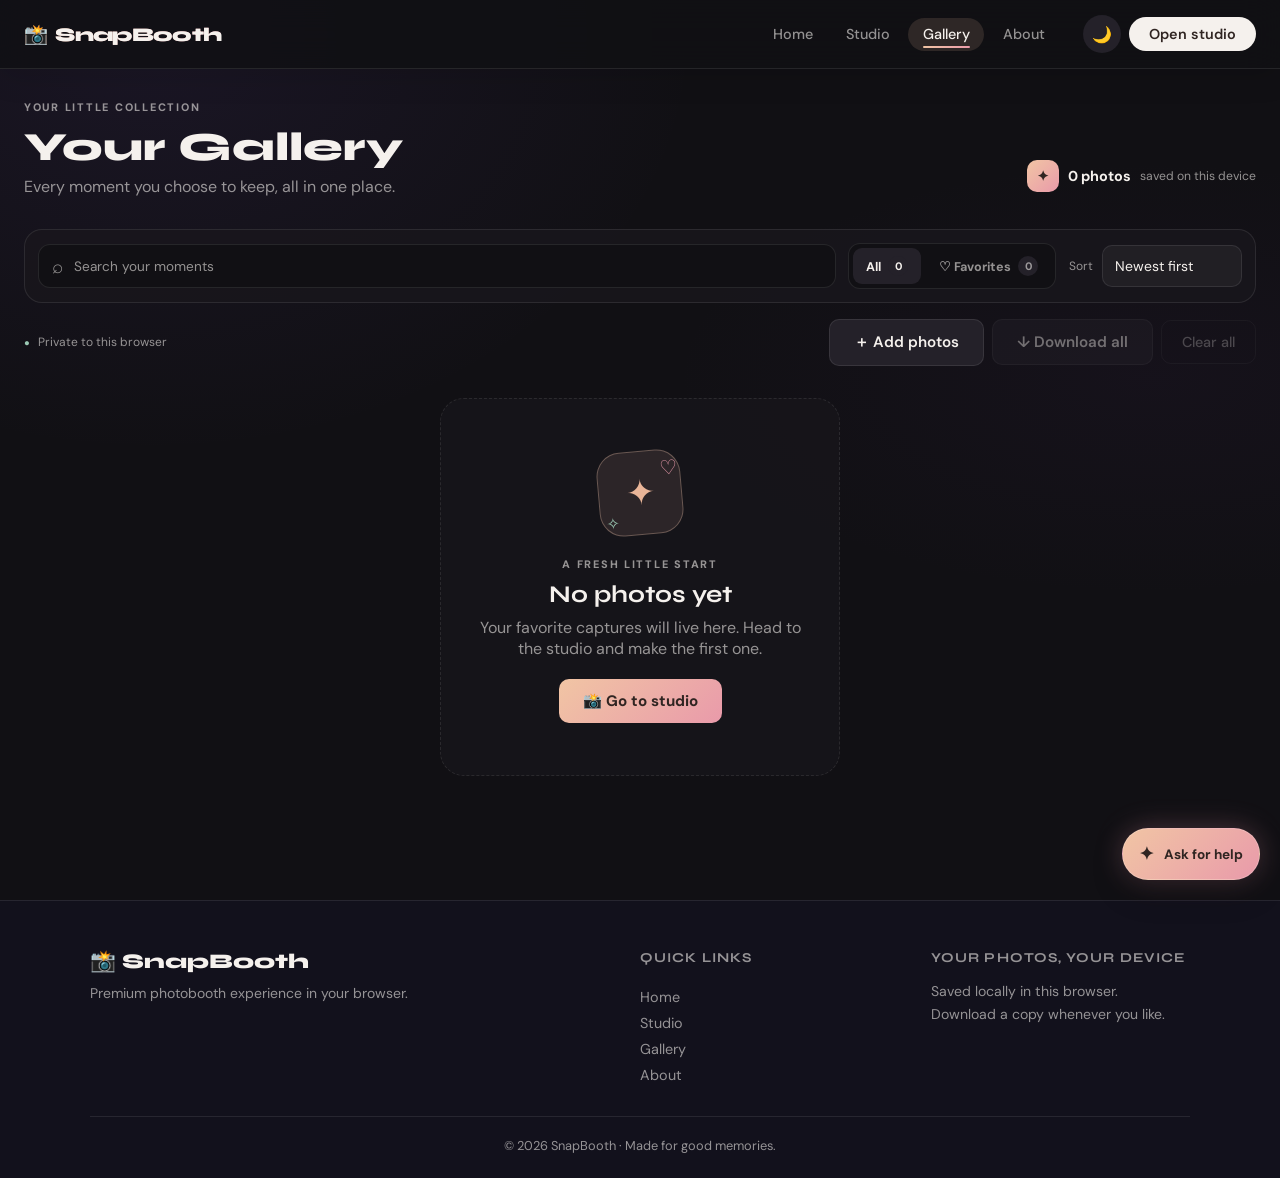
==== gallery.html @ eb6f6558 "Improve photo results layout" ====
<!DOCTYPE html>
<html lang="en">
<head>
  <meta charset="UTF-8" />
  <meta name="viewport" content="width=device-width, initial-scale=1.0" />
  <meta name="description" content="Browse, favorite, share, and download your SnapBooth photos." />
  <meta name="theme-color" content="#111018" />
  <meta name="color-scheme" content="dark light" />
  <meta property="og:title" content="SnapBooth Gallery" />
  <meta property="og:description" content="Your saved SnapBooth moments, all in one place." />
  <title>Gallery — SnapBooth</title>
  <link rel="manifest" href="manifest.json" />
  <link rel="icon" type="image/svg+xml" href="favicon.svg?v=20261014.9" />
  <link rel="preconnect" href="https://fonts.googleapis.com" />
  <link rel="preconnect" href="https://fonts.gstatic.com" crossorigin />
  <link href="https://fonts.googleapis.com/css2?family=Syne:wght@400;600;700;800&family=DM+Sans:ital,opsz,wght@0,9..40,300;0,9..40,400;0,9..40,500;1,9..40,300&display=swap" rel="stylesheet" />
  <link rel="stylesheet" href="style.css?v=20261016.8" />
</head>
<body>
<a class="skip-link" href="#main-content">Skip to content</a>
<div id="preloader" aria-label="Loading SnapBooth" role="status">
  <div class="preloader-inner">
    <div class="preloader-logo">📸</div>
    <div class="preloader-text">SnapBooth</div>
    <div class="preloader-bar"><div class="preloader-fill"></div></div>
  </div>
</div>
<div id="toast-container" aria-live="polite" aria-atomic="true"></div>

<nav id="main-nav" role="navigation" aria-label="Main navigation">
  <div class="nav-inner">
    <a href="./index.html" class="nav-logo" aria-label="SnapBooth home">📸 <span>SnapBooth</span></a>
    <ul class="nav-links" role="list">
      <li><a href="./index.html" class="nav-link">Home</a></li>
      <li><a href="./studio.html" class="nav-link">Studio</a></li>
      <li><a href="./gallery.html" class="nav-link active" aria-current="page">Gallery</a></li>
      <li><a href="./index.html#features" class="nav-link">About</a></li>
    </ul>
    <div class="nav-actions">
      <button id="theme-toggle" aria-label="Toggle light/dark mode" title="Toggle theme">🌙</button>
      <a class="nav-cta" href="./studio.html" aria-label="Open photo studio">Open studio</a>
    </div>
    <button class="nav-burger" id="nav-burger" aria-label="Open menu" aria-expanded="false">☰</button>
  </div>
  <div class="nav-mobile-menu" id="nav-mobile-menu" aria-hidden="true">
    <a href="./index.html" class="mob-link">🏠 Home</a>
    <a href="./studio.html" class="mob-link">📸 Studio</a>
    <a href="./gallery.html" class="mob-link" aria-current="page">🖼️ Gallery</a>
    <a href="./index.html#features" class="mob-link">ℹ️ About</a>
  </div>
</nav>

<main id="main-content" tabindex="-1">
  <section id="gallery" class="section gallery-section" aria-label="Photo gallery">
    <div class="gallery-heading">
      <div class="section-header">
        <p class="gallery-kicker">YOUR LITTLE COLLECTION</p>
        <h1 id="gallery-title" tabindex="-1">Your Gallery</h1>
        <p>Every moment you choose to keep, all in one place.</p>
      </div>
      <div class="gallery-summary" aria-live="polite">
        <span class="gallery-summary-icon" aria-hidden="true">✦</span>
        <span id="gallery-total-count">0 photos</span>
        <span class="gallery-summary-note">saved on this device</span>
      </div>
    </div>

    <div class="gallery-controls" aria-label="Find and sort photos">
      <label class="gallery-search-wrap">
        <span aria-hidden="true">⌕</span>
        <input type="search" id="gallery-search" class="gallery-search" placeholder="Search your moments" aria-label="Search photos" />
      </label>
      <div class="gallery-filter-group" role="group" aria-label="Filter gallery">
        <button class="gallery-filter active" id="gallery-all-filter" data-gallery-filter="all" aria-pressed="true">All <span id="gallery-all-count">0</span></button>
        <button class="gallery-filter" id="gallery-favorites-filter" data-gallery-filter="favorites" aria-pressed="false">♡ Favorites <span id="gallery-favorites-count">0</span></button>
      </div>
      <label class="gallery-sort-wrap">Sort
        <select id="gallery-sort" class="styled-select" aria-label="Sort photos">
          <option value="newest">Newest first</option>
          <option value="oldest">Oldest first</option>
        </select>
      </label>
    </div>

    <div class="gallery-toolbar" aria-label="Gallery actions">
      <p class="gallery-storage-note"><span aria-hidden="true">●</span> Private to this browser</p>
      <div class="gallery-toolbar-actions">
        <input class="hidden" id="gallery-import-input" type="file" accept="image/*" multiple aria-label="Choose photos to add to your gallery" />
        <button class="btn-secondary" data-action="import-photos">＋ Add photos</button>
        <button class="btn-secondary" id="gallery-download-all" data-action="download-all" aria-label="Download all photos" disabled>↓ Download all</button>
        <button class="btn-ghost" id="gallery-clear-all" data-action="clear-gallery" aria-label="Clear all gallery photos" disabled>Clear all</button>
      </div>
    </div>

    <div class="gallery-grid" id="gallery-grid" aria-label="Saved photos" role="list"></div>
    <div class="gallery-empty hidden" id="gallery-empty" aria-live="polite">
      <div class="gallery-empty-art" aria-hidden="true"><span>✦</span><span>♡</span><span>✧</span></div>
      <p class="gallery-kicker">A FRESH LITTLE START</p>
      <h2>No photos yet</h2>
      <p>Your favorite captures will live here. Head to the studio and make the first one.</p>
      <a class="btn-primary" href="./studio.html">📸 Go to studio</a>
    </div>
    <div class="gallery-empty hidden" id="gallery-no-results" aria-live="polite">
      <div class="empty-icon" aria-hidden="true">⌕</div>
      <h2 id="gallery-empty-results-title">No matching photos</h2>
      <p id="gallery-empty-results-copy">Try another search or show all of your photos.</p>
      <button class="btn-secondary" data-action="show-all-gallery">Show all photos</button>
    </div>
  </section>
</main>

<div class="gallery-viewer hidden" id="gallery-viewer" role="dialog" aria-modal="true" aria-label="Photo preview">
  <div class="gallery-viewer-backdrop" data-action="close-gallery-viewer" aria-hidden="true"></div>
  <div class="gallery-viewer-panel">
    <div class="gallery-viewer-topbar">
      <span class="gallery-viewer-count" id="gallery-viewer-count"></span>
      <button class="gallery-viewer-close" id="gallery-viewer-close" data-action="close-gallery-viewer" aria-label="Close preview">×</button>
    </div>
    <div class="gallery-viewer-stage">
      <button class="gallery-viewer-step" id="gallery-viewer-previous" data-action="gallery-previous" aria-label="Previous photo">←</button>
      <img id="gallery-viewer-image" alt="" />
      <button class="gallery-viewer-step" id="gallery-viewer-next" data-action="gallery-next" aria-label="Next photo">→</button>
    </div>
    <div class="gallery-viewer-details">
      <div>
        <h2 id="gallery-viewer-title">SnapBooth moment</h2>
        <p id="gallery-viewer-date"></p>
      </div>
      <div class="gallery-viewer-actions">
        <button class="gallery-favorite" id="gallery-viewer-favorite" data-action="toggle-favorite" aria-pressed="false">♡ Favorite</button>
        <button class="btn-secondary" id="gallery-viewer-download" data-action="gallery-download-photo">↓ Download</button>
        <button class="btn-secondary" id="gallery-viewer-share" data-action="share-gallery-photo">Share</button>
        <button class="btn-ghost" id="gallery-viewer-delete" data-action="delete-photo">Delete</button>
      </div>
    </div>
  </div>
</div>

<div class="modal-backdrop hidden" id="delete-modal" role="dialog" aria-modal="true" aria-label="Confirm delete">
  <div class="modal-box small">
    <h2>🗑 Delete photo?</h2>
    <p>This photo will be permanently removed from your gallery.</p>
    <div class="modal-btns">
      <button class="btn-ghost" data-action="close-delete">Cancel</button>
      <button class="btn-danger" data-action="confirm-delete">Delete</button>
    </div>
  </div>
</div>

<footer class="site-footer" role="contentinfo" aria-label="Site footer">
  <div class="footer-inner">
    <div class="footer-brand">
      <div class="footer-logo">📸 SnapBooth</div>
      <p>Premium photobooth experience in your browser.</p>
    </div>
    <div class="footer-links" aria-label="Footer links">
      <h4>Quick Links</h4>
      <a href="./index.html">Home</a>
      <a href="./studio.html">Studio</a>
      <a href="./gallery.html">Gallery</a>
      <a href="./index.html#features">About</a>
    </div>
    <div class="footer-note">
      <h4>Your photos, your device</h4>
      <p>Saved locally in this browser. Download a copy whenever you like.</p>
    </div>
  </div>
  <div class="footer-bottom">
    <p>© <span id="copyright-year">2026</span> SnapBooth · Made for good memories.</p>
  </div>
</footer>

<script type="module" src="site.js?v=20261015.15"></script>
<script type="module" src="gallery.js?v=20261014.9"></script>
</body>
</html>
---- style.css ----
/* ═══════════════════════════════════════════════
   SnapBooth – Premium Photobooth CSS
   Author: SnapBooth
   ═══════════════════════════════════════════════ */

/* ── CSS Custom Properties ── */
:root {
  --c-bg: #111014;
  --c-surface: #19171d;
  --c-surface2: #242129;
  --c-border: rgba(255,255,255,0.09);
  --c-text: #f5f1ed;
  --c-text-muted: rgba(245,241,237,0.58);
  --c-accent: #e9b598;
  --c-accent2: #e89aab;
  --c-accent3: #9bc9b4;
  --c-danger: #f0847e;
  --c-grad: linear-gradient(135deg, #f1c5a4, #e99aaa);
  --c-grad2: linear-gradient(135deg, #a7ceb7, #83b8c0);
  --radius: 16px;
  --radius-sm: 8px;
  --radius-lg: 24px;
  --shadow: 0 8px 32px rgba(0,0,0,0.4);
  --shadow-glow: 0 0 32px rgba(233,181,152,0.2);
  --transition: 0.25s cubic-bezier(0.4,0,0.2,1);
  --font-display: 'Syne', sans-serif;
  --font-body: 'DM Sans', sans-serif;
  --nav-h: 68px;
  --panel-w: 220px;
}

/* Light mode */
body.light-mode {
  --c-bg: #f6f3ef;
  --c-surface: #fffdfa;
  --c-surface2: #eee9e3;
  --c-border: rgba(42,34,30,0.11);
  --c-text: #292422;
  --c-text-muted: rgba(41,36,34,0.6);
  --shadow: 0 8px 32px rgba(0,0,0,0.12);
}

/* ── Reset ── */
*, *::before, *::after { box-sizing: border-box; margin: 0; padding: 0; }
html { scroll-behavior: smooth; font-size: 16px; }
body {
  background: var(--c-bg);
  color: var(--c-text);
  font-family: var(--font-body);
  min-height: 100dvh;
  overflow-x: hidden;
  transition: background var(--transition), color var(--transition);
  color-scheme: dark;
}
body.light-mode { color-scheme: light; }
img, video, canvas { display: block; max-width: 100%; }
button { cursor: pointer; border: none; background: none; font-family: var(--font-body); }
a { color: inherit; text-decoration: none; }
ul { list-style: none; }
input, select, textarea { font-family: var(--font-body); }

/* ── Utilities ── */
.hidden { display: none !important; }
.gradient-text {
  background: var(--c-grad);
  -webkit-background-clip: text;
  background-clip: text;
  -webkit-text-fill-color: transparent;
}
.section { min-height: 100dvh; padding: calc(var(--nav-h) + 2rem) 1.5rem 4rem; }

/* ── Preloader ── */
#preloader {
  position: fixed; inset: 0; z-index: 9999;
  background: var(--c-bg);
  display: flex; align-items: center; justify-content: center;
  transition: opacity 0.5s, visibility 0.5s;
}
#preloader.done { opacity: 0; visibility: hidden; pointer-events: none; }
.preloader-inner { text-align: center; }
.preloader-logo { font-size: 3.5rem; animation: pulse 1s infinite; }
.preloader-text { font-family: var(--font-display); font-size: 1.8rem; font-weight: 800; margin: 0.5rem 0 1.5rem; background: var(--c-grad); -webkit-background-clip: text; background-clip: text; -webkit-text-fill-color: transparent; }
.preloader-bar { width: 200px; height: 4px; background: var(--c-surface2); border-radius: 2px; overflow: hidden; }
.preloader-fill { height: 100%; width: 0; background: var(--c-grad); border-radius: 2px; animation: preload 0.38s ease forwards; }
@keyframes preload { to { width: 100%; } }
@keyframes pulse { 0%,100%{transform:scale(1)} 50%{transform:scale(1.1)} }

/* ── Toast ── */
#toast-container {
  position: fixed; bottom: 1.5rem; right: 1.5rem; z-index: 8888;
  display: flex; flex-direction: column; gap: 0.5rem;
}
.toast {
  background: var(--c-surface2);
  border: 1px solid var(--c-border);
  border-radius: var(--radius-sm);
  padding: 0.75rem 1.25rem;
  font-size: 0.9rem;
  box-shadow: var(--shadow);
  animation: toastIn 0.3s ease, toastOut 0.3s ease 2.7s forwards;
  backdrop-filter: blur(12px);
}
.toast.success { border-left: 3px solid var(--c-accent3); }
.toast.error { border-left: 3px solid var(--c-danger); }
.toast.info { border-left: 3px solid var(--c-accent); }
@keyframes toastIn { from{ transform: translateX(120%); opacity:0 } to{ transform:translateX(0); opacity:1 } }
@keyframes toastOut { to{ transform: translateX(120%); opacity:0 } }

/* ── Navigation ── */
#main-nav {
  position: fixed; top: 0; left: 0; right: 0; z-index: 1000;
  background: rgba(10,10,15,0.85);
  backdrop-filter: blur(20px);
  border-bottom: 1px solid var(--c-border);
  transition: background var(--transition);
}
body.light-mode #main-nav { background: rgba(245,245,250,0.9); }
.nav-inner {
  max-width: 1280px; margin: 0 auto;
  display: flex; align-items: center; gap: 1.5rem;
  height: var(--nav-h); padding: 0 1.5rem;
}
.nav-logo {
  display: flex; align-items: center; gap: 0.5rem;
  font-family: var(--font-display); font-weight: 800; font-size: 1.2rem;
  background: var(--c-grad); -webkit-background-clip: text; background-clip: text; -webkit-text-fill-color: transparent;
  flex-shrink: 0;
}
.nav-links { display: flex; gap: 0.25rem; margin-left: auto; }
.nav-link {
  padding: 0.45rem 0.9rem;
  border-radius: var(--radius-sm);
  font-size: 0.9rem;
  color: var(--c-text-muted);
  transition: color var(--transition), background var(--transition);
  font-weight: 500;
}
.nav-link:hover, .nav-link.active { color: var(--c-text); background: var(--c-surface2); }
.nav-actions { display: flex; align-items: center; gap: 0.5rem; }
#theme-toggle, #sound-toggle {
  width: 38px; height: 38px;
  border-radius: 50%;
  background: var(--c-surface2);
  font-size: 1rem;
  display: flex; align-items: center; justify-content: center;
  transition: background var(--transition);
}
#theme-toggle:hover, #sound-toggle:hover { background: var(--c-surface); }
.nav-cta {
  padding: 0.5rem 1.25rem;
  background: var(--c-grad);
  border-radius: var(--radius-sm);
  font-weight: 600; font-size: 0.9rem; color: #fff;
  transition: opacity var(--transition), transform var(--transition);
}
.nav-cta:hover { opacity: 0.85; transform: translateY(-1px); }
.nav-burger { display: none; font-size: 1.4rem; color: var(--c-text); padding: 0.4rem; }
.nav-mobile-menu {
  display: none; flex-direction: column;
  background: var(--c-surface);
  border-top: 1px solid var(--c-border);
  padding: 0.5rem 0;
}
.nav-mobile-menu.open { display: flex; }
.mob-link {
  padding: 1rem 1.5rem;
  font-size: 1rem;
  color: var(--c-text);
  border-bottom: 1px solid var(--c-border);
  transition: background var(--transition);
}
.mob-link:hover { background: var(--c-surface2); }

/* ── Buttons ── */
.btn-primary {
  display: inline-flex; align-items: center; gap: 0.5rem;
  padding: 0.75rem 1.5rem;
  background: var(--c-grad);
  border-radius: var(--radius-sm);
  font-weight: 700; font-size: 0.95rem; color: #fff;
  transition: opacity var(--transition), transform var(--transition), box-shadow var(--transition);
  border: none;
}
.btn-primary:hover { opacity: 0.88; transform: translateY(-2px); box-shadow: 0 8px 24px rgba(167,139,250,0.4); }
.btn-primary:active { transform: translateY(0); }
.btn-secondary {
  display: inline-flex; align-items: center; gap: 0.5rem;
  padding: 0.75rem 1.5rem;
  background: var(--c-surface2);
  border: 1px solid var(--c-border);
  border-radius: var(--radius-sm);
  font-weight: 600; font-size: 0.95rem; color: var(--c-text);
  transition: background var(--transition), transform var(--transition);
}
.btn-secondary:hover { background: var(--c-surface); transform: translateY(-1px); }
.btn-ghost {
  display: inline-flex; align-items: center; gap: 0.5rem;
  padding: 0.75rem 1.25rem;
  border: 1px solid var(--c-border);
  border-radius: var(--radius-sm);
  font-weight: 500; font-size: 0.9rem; color: var(--c-text-muted);
  transition: color var(--transition), border-color var(--transition);
}
.btn-ghost:hover { color: var(--c-text); border-color: var(--c-accent); }
.btn-danger {
  padding: 0.75rem 1.5rem;
  background: var(--c-danger);
  border-radius: var(--radius-sm);
  font-weight: 700; color: #fff;
  transition: opacity var(--transition);
}
.btn-danger:hover { opacity: 0.85; }
.icon-btn {
  width: 48px; height: 48px;
  border-radius: 50%;
  background: var(--c-surface2);
  border: 1px solid var(--c-border);
  font-size: 1.2rem;
  display: flex; align-items: center; justify-content: center;
  transition: background var(--transition), transform var(--transition);
  color: var(--c-text);
}
.icon-btn:hover { background: var(--c-surface); transform: scale(1.08); }
.icon-btn.full { width: 100%; border-radius: var(--radius-sm); font-size: 0.9rem; height: 38px; }
.styled-select {
  width: 100%;
  background: var(--c-surface2);
  border: 1px solid var(--c-border);
  border-radius: var(--radius-sm);
  color: var(--c-text);
  padding: 0.55rem 0.75rem;
  font-size: 0.875rem;
  appearance: none;
  cursor: pointer;
}
.styled-input {
  width: 100%;
  background: var(--c-surface2);
  border: 1px solid var(--c-border);
  border-radius: var(--radius-sm);
  color: var(--c-text);
  padding: 0.55rem 0.75rem;
  font-size: 0.875rem;
}
.styled-input::placeholder { color: var(--c-text-muted); }
.styled-input:focus, .styled-select:focus { outline: 2px solid var(--c-accent); outline-offset: 1px; }
.checkbox-label {
  display: flex; align-items: center; gap: 0.5rem;
  font-size: 0.85rem; color: var(--c-text-muted);
  margin-top: 0.5rem; cursor: pointer;
}

/* ══════════════════════════════════════════
   LANDING SECTION
══════════════════════════════════════════ */
.landing-section {
  display: flex; flex-direction: column; align-items: center;
  justify-content: flex-start; gap: 5rem;
  text-align: center; overflow: hidden; position: relative;
  padding-top: calc(var(--nav-h) + 3rem);
}
.landing-bg {
  position: absolute; inset: 0; pointer-events: none; overflow: hidden;
}
.orb {
  position: absolute; border-radius: 50%; filter: blur(80px); opacity: 0.35;
  animation: orbFloat 12s ease-in-out infinite;
}
.orb1 { width: 500px; height: 500px; background: radial-gradient(circle, #a78bfa, transparent); top: -100px; left: -100px; animation-delay: 0s; }
.orb2 { width: 400px; height: 400px; background: radial-gradient(circle, #f472b6, transparent); top: 100px; right: -80px; animation-delay: -4s; }
.orb3 { width: 350px; height: 350px; background: radial-gradient(circle, #34d399, transparent); bottom: 0; left: 30%; animation-delay: -8s; }
@keyframes orbFloat { 0%,100%{transform:translateY(0)} 50%{transform:translateY(-40px)} }

.landing-hero { position: relative; z-index: 1; max-width: 700px; width: 100%; }
.hero-badge {
  display: inline-flex; align-items: center; gap: 0.5rem;
  padding: 0.4rem 1rem;
  background: var(--c-surface2);
  border: 1px solid var(--c-border);
  border-radius: 999px;
  font-size: 0.85rem; font-weight: 500; color: var(--c-text-muted);
  margin-bottom: 1.5rem;
  animation: fadeInDown 0.6s ease;
}
.hero-title {
  font-family: var(--font-display);
  font-size: clamp(2.5rem, 7vw, 5rem);
  font-weight: 800;
  line-height: 1.1;
  margin-bottom: 1.25rem;
  animation: fadeInUp 0.7s ease;
}
.hero-sub {
  font-size: clamp(1rem, 2.5vw, 1.2rem);
  color: var(--c-text-muted);
  margin-bottom: 2rem;
  animation: fadeInUp 0.8s ease;
}
.hero-actions {
  display: flex; flex-wrap: wrap; gap: 1rem; justify-content: center;
  margin-bottom: 2.5rem;
  animation: fadeInUp 0.9s ease;
}
.hero-btn { font-size: 1.1rem; padding: 1rem 2.25rem; }
.hero-stats {
  display: flex; justify-content: center; gap: 2.5rem;
  animation: fadeInUp 1s ease;
}
.stat { display: flex; flex-direction: column; gap: 0.2rem; }
.stat strong { font-family: var(--font-display); font-size: 1.8rem; font-weight: 800; background: var(--c-grad); -webkit-background-clip: text; background-clip: text; -webkit-text-fill-color: transparent; }
.stat span { font-size: 0.8rem; color: var(--c-text-muted); text-transform: uppercase; letter-spacing: 0.05em; }

.features-grid {
  display: grid;
  grid-template-columns: repeat(auto-fit, minmax(280px, 1fr));
  gap: 1.25rem;
  max-width: 1000px; width: 100%;
  position: relative; z-index: 1;
}
.feature-card {
  background: var(--c-surface);
  border: 1px solid var(--c-border);
  border-radius: var(--radius-lg);
  padding: 2rem;
  text-align: left;
  transition: transform var(--transition), box-shadow var(--transition), border-color var(--transition);
  backdrop-filter: blur(12px);
}
.feature-card:hover { transform: translateY(-4px); box-shadow: var(--shadow-glow); border-color: rgba(167,139,250,0.35); }
.feature-icon { font-size: 2.25rem; margin-bottom: 1rem; }
.feature-card h3 { font-family: var(--font-display); font-size: 1.1rem; font-weight: 700; margin-bottom: 0.5rem; }
.feature-card p { font-size: 0.9rem; color: var(--c-text-muted); line-height: 1.6; }

/* ══════════════════════════════════════════
   BOOTH SECTION
══════════════════════════════════════════ */
.booth-section {
  padding: calc(var(--nav-h) + 1rem) 0 2rem;
  min-height: 100dvh;
  display: flex;
  flex-direction: column;
  align-items: stretch;
}
.camera-error {
  position: fixed; inset: 0; z-index: 500;
  background: var(--c-bg);
  display: flex; align-items: center; justify-content: center;
}
.camera-error-inner {
  text-align: center; padding: 2rem;
  max-width: 400px;
}
.error-icon { font-size: 4rem; margin-bottom: 1rem; }
.camera-error h2 { font-family: var(--font-display); font-size: 1.8rem; margin-bottom: 0.75rem; }
.camera-error p { color: var(--c-text-muted); margin-bottom: 1.5rem; }

/* Booth Layout */
.booth-layout {
  display: grid;
  grid-template-columns: var(--panel-w) 1fr var(--panel-w);
  gap: 1rem;
  flex: 1;
  padding: 0.75rem 1rem;
  min-height: 0;
  max-width: 1280px; margin: 0 auto; width: 100%;
}

/* Sidebars */
.booth-sidebar {
  display: flex; flex-direction: column; gap: 0.75rem;
  overflow-y: auto;
  max-height: calc(100dvh - var(--nav-h) - 2rem);
  scrollbar-width: thin;
  scrollbar-color: var(--c-border) transparent;
}
.booth-sidebar::-webkit-scrollbar { width: 4px; }
.booth-sidebar::-webkit-scrollbar-thumb { background: var(--c-border); border-radius: 2px; }

.panel-section {
  background: var(--c-surface);
  border: 1px solid var(--c-border);
  border-radius: var(--radius);
  padding: 0.875rem;
}
.panel-title {
  font-family: var(--font-display);
  font-size: 0.78rem; font-weight: 700;
  text-transform: uppercase; letter-spacing: 0.08em;
  color: var(--c-text-muted);
  margin-bottom: 0.625rem;
}
.mode-grid {
  display: grid; grid-template-columns: 1fr 1fr;
  gap: 0.4rem;
}
.mode-btn {
  padding: 0.5rem 0.4rem;
  border: 1px solid var(--c-border);
  border-radius: var(--radius-sm);
  font-size: 0.75rem; font-weight: 600; color: var(--c-text-muted);
  background: var(--c-surface2);
  transition: all var(--transition);
  text-align: center;
}
.mode-btn:hover { color: var(--c-text); border-color: var(--c-accent); }
.mode-btn.active { background: var(--c-grad); color: #fff; border-color: transparent; }
.countdown-group { display: flex; gap: 0.4rem; }
.cd-btn {
  flex: 1; padding: 0.45rem;
  border: 1px solid var(--c-border);
  border-radius: var(--radius-sm);
  font-size: 0.85rem; font-weight: 700;
  color: var(--c-text-muted);
  background: var(--c-surface2);
  transition: all var(--transition);
}
.cd-btn.active { background: var(--c-grad); color: #fff; border-color: transparent; }
.bg-grid { display: grid; grid-template-columns: repeat(3,1fr); gap: 0.4rem; }
.bg-btn {
  aspect-ratio: 1; border-radius: var(--radius-sm);
  border: 2px solid transparent;
  background: var(--c-surface2);
  font-size: 1.1rem;
  transition: all var(--transition);
}
.bg-btn.active { border-color: var(--c-accent); }
.bg-btn:hover { transform: scale(1.08); }

/* Camera Center */
.booth-center {
  display: flex; flex-direction: column; align-items: center; gap: 0.75rem;
}
.camera-wrap {
  position: relative;
  width: 100%;
  max-width: 540px;
  aspect-ratio: 4/3;
  border-radius: var(--radius-lg);
  overflow: hidden;
  background: #000;
  box-shadow: var(--shadow), 0 0 0 1px var(--c-border);
}
.camera-loading {
  position: absolute; inset: 0;
  display: flex; flex-direction: column; align-items: center; justify-content: center; gap: 1rem;
  background: #000; color: var(--c-text-muted); font-size: 0.9rem; z-index: 10;
}
.spinner {
  width: 36px; height: 36px;
  border: 3px solid var(--c-border);
  border-top-color: var(--c-accent);
  border-radius: 50%;
  animation: spin 0.8s linear infinite;
}
@keyframes spin { to { transform: rotate(360deg); } }
#video {
  width: 100%; height: 100%;
  object-fit: cover;
  transform: scaleX(-1); /* Mirror for front cam */
}
#filter-canvas {
  position: absolute; inset: 0;
  width: 100%; height: 100%;
  pointer-events: none; z-index: 2;
}
.frame-overlay {
  position: absolute; inset: 0; z-index: 3;
  pointer-events: none;
  background-size: cover; background-position: center;
}
#focus-sensor-canvas {
  position: absolute; inset: 0; z-index: 6;
  width: 100%; height: 100%; object-fit: cover;
  pointer-events: none;
  transform-origin: center;
}
.face-focus-toggle {
  position: absolute; top: 0.85rem; right: 0.85rem; z-index: 9;
  display: grid; place-items: center;
  width: 46px; height: 46px; padding: 0;
  color: #fff; border: 1px solid rgba(255,255,255,0.38); border-radius: 50%;
  background: rgba(16,13,23,0.72); backdrop-filter: blur(8px);
  cursor: pointer; transition: transform var(--transition), background var(--transition), color var(--transition);
}
.face-focus-toggle:hover { transform: scale(1.06); }
.face-focus-toggle svg {
  width: 23px; height: 23px; fill: none; stroke: currentColor; stroke-width: 1.7;
  stroke-linecap: round; stroke-linejoin: round;
}
.face-focus-toggle.is-active {
  color: #fff4a3; border-color: rgba(255,244,163,0.85); background: rgba(78,60,31,0.82);
  box-shadow: 0 0 18px rgba(255,244,163,0.34);
}
.face-focus-toggle:focus-visible { outline: 2px solid #fff4a3; outline-offset: 3px; }
.face-focus-status {
  position: absolute; left: 0.85rem; bottom: 0.85rem; z-index: 8;
  max-width: calc(100% - 5rem); padding: 0.5rem 0.7rem;
  color: #fff; border: 1px solid rgba(255,255,255,0.2); border-radius: 999px;
  background: rgba(16,13,23,0.72); backdrop-filter: blur(8px);
  font-size: 0.72rem; line-height: 1.35;
  pointer-events: none;
}
.sticker-layer {
  position: absolute; inset: 0; z-index: 5;
  overflow: hidden;
}
.placed-sticker {
  position: absolute;
  font-size: 2rem; line-height: 1;
  cursor: move; user-select: none;
  transition: transform 0.1s;
  touch-action: none;
}
.placed-sticker:hover { transform: scale(1.15); }
.countdown-display {
  position: absolute; inset: 0; z-index: 6;
  display: flex; align-items: center; justify-content: center;
  font-family: var(--font-display); font-size: 7rem; font-weight: 800;
  color: #fff; text-shadow: 0 0 40px rgba(167,139,250,0.9), 0 4px 20px rgba(0,0,0,0.6);
  pointer-events: none; opacity: 0;
}
.countdown-display.visible { opacity: 1; }
.flash-overlay {
  position: absolute; inset: 0; z-index: 7;
  background: #fff; opacity: 0; pointer-events: none;
  border-radius: var(--radius-lg);
}
.theme-overlay {
  position: absolute; bottom: 0; left: 0; right: 0; z-index: 5;
  padding: 1rem; text-align: center;
  pointer-events: none;
  font-family: var(--font-display); font-size: 1.4rem; font-weight: 800;
  text-shadow: 0 2px 8px rgba(0,0,0,0.6);
}

/* Strip Preview */
.strip-preview {
  display: flex; gap: 0.5rem;
  flex-wrap: wrap; justify-content: center;
  max-width: 540px; width: 100%;
}
.strip-thumb {
  width: 70px; height: 52px;
  border-radius: var(--radius-sm);
  object-fit: cover;
  border: 2px solid var(--c-accent);
  box-shadow: 0 0 12px rgba(167,139,250,0.35);
  animation: thumbPop 0.3s ease;
}
@keyframes thumbPop { from{transform:scale(0.5);opacity:0} to{transform:scale(1);opacity:1} }

/* Ordered photo output above the camera */
.shot-sequence {
  width: min(100%, 760px);
  flex: 0 0 auto;
  padding: 0.75rem 0.9rem 0.55rem;
  border: 1px solid rgba(255,255,255,0.09);
  border-radius: 18px;
  background: linear-gradient(135deg, rgba(167,139,250,0.1), rgba(19,19,31,0.78) 42%);
  box-shadow: 0 12px 30px rgba(0,0,0,0.16), inset 0 1px rgba(255,255,255,0.04);
}
.shot-sequence-header { display: flex; align-items: center; justify-content: space-between; gap: 0.75rem; margin-bottom: 0.45rem; }
.shot-sequence-header h2 { font-size: 0.77rem; font-weight: 800; letter-spacing: 0.08em; text-transform: uppercase; }
.shot-sequence-header p { margin-top: 0.18rem; color: var(--c-text-muted); font-size: 0.68rem; }
.sequence-clear {
  padding: 0.35rem 0.65rem;
  border: 1px solid var(--c-border);
  border-radius: 999px;
  background: var(--c-surface2);
  color: var(--c-text-muted);
  font-size: 0.7rem;
  transition: color var(--transition), border-color var(--transition), opacity var(--transition);
}
.sequence-clear:hover:not(:disabled) { color: var(--c-text); border-color: var(--c-accent); }
.sequence-clear:disabled { opacity: 0.45; cursor: not-allowed; }
.sequence-empty { padding: 0.5rem 0.1rem 0.65rem; color: var(--c-text-muted); font-size: 0.75rem; }
.shot-sequence.has-photos .sequence-empty { display: none; }
.shot-sequence .strip-preview {
  display: flex;
  flex-wrap: nowrap;
  justify-content: flex-start;
  width: 100%;
  max-width: none;
  min-height: 78px;
  gap: 0.55rem;
  padding: 0.15rem 0.1rem 0.55rem;
  overflow-x: auto;
  overscroll-behavior-inline: contain;
  scrollbar-width: thin;
  scroll-snap-type: x proximity;
}
.shot-sequence-item {
  position: relative;
  flex: 0 0 94px;
  height: 70px;
  overflow: hidden;
  border: 1px solid rgba(255,255,255,0.2);
  border-radius: 10px;
  background: var(--c-surface2);
  box-shadow: 0 4px 12px rgba(0,0,0,0.24);
  animation: thumbPop 0.3s ease;
  scroll-snap-align: start;
}
.shot-sequence .strip-thumb { display: block; width: 100%; height: 100%; border: 0; border-radius: inherit; box-shadow: none; }
.shot-sequence-number {
  position: absolute;
  right: 0.25rem;
  bottom: 0.25rem;
  min-width: 1.35rem;
  padding: 0.12rem 0.25rem;
  border-radius: 999px;
  background: rgba(12,12,19,0.82);
  color: #fff;
  font-size: 0.6rem;
  font-weight: 800;
  text-align: center;
  backdrop-filter: blur(6px);
}

/* Capture Controls */
.capture-controls {
  display: flex; align-items: center; gap: 1.25rem;
  max-width: 540px; width: 100%; justify-content: center;
}
.capture-btn {
  width: 78px; height: 78px;
  border-radius: 50%;
  background: var(--c-surface);
  border: 4px solid var(--c-border);
  display: flex; align-items: center; justify-content: center;
  position: relative;
  transition: transform 0.15s, box-shadow 0.15s;
  flex-shrink: 0;
}
.capture-btn:hover { transform: scale(1.06); box-shadow: 0 0 28px rgba(167,139,250,0.4); }
.capture-btn:active { transform: scale(0.95); }
.capture-ring {
  position: absolute; inset: 4px;
  border-radius: 50%;
  border: 3px solid rgba(167,139,250,0.6);
  animation: ringPulse 2s ease-in-out infinite;
}
.capture-dot {
  width: 48px; height: 48px;
  border-radius: 50%;
  background: var(--c-grad);
  box-shadow: 0 0 20px rgba(167,139,250,0.5);
}
@keyframes ringPulse { 0%,100%{transform:scale(1);opacity:0.6} 50%{transform:scale(1.08);opacity:1} }

.keyboard-hints {
  display: flex; gap: 1.5rem; flex-wrap: wrap; justify-content: center;
  font-size: 0.75rem; color: var(--c-text-muted);
  padding: 0.25rem 0;
}
.keyboard-hints span {
  padding: 0.2rem 0.5rem;
  background: var(--c-surface2);
  border-radius: 4px;
  border: 1px solid var(--c-border);
}

/* Filters panel */
.filter-list {
  display: flex; flex-direction: column; gap: 0.4rem;
}
.filter-btn {
  display: flex; align-items: center; gap: 0.625rem;
  padding: 0.5rem;
  border-radius: var(--radius-sm);
  border: 1px solid transparent;
  transition: all var(--transition);
  color: var(--c-text-muted); font-size: 0.85rem; font-weight: 500;
}
.filter-btn:hover { background: var(--c-surface2); color: var(--c-text); }
.filter-btn.active { background: var(--c-surface2); border-color: var(--c-accent); color: var(--c-text); }
.filter-preview {
  width: 40px; height: 30px; border-radius: 4px;
  background: linear-gradient(135deg, #f87171, #a78bfa, #34d399);
  flex-shrink: 0;
  overflow: hidden;
}
.fp-none { filter: none; }
.fp-vintage { filter: sepia(0.8) contrast(1.1) brightness(0.9); }
.fp-bw { filter: grayscale(1) contrast(1.1); }
.fp-sepia { filter: sepia(1); }
.fp-neon { filter: saturate(3) hue-rotate(240deg) brightness(1.2) contrast(1.3); }
.fp-glow { filter: brightness(1.3) blur(0.5px) saturate(1.5); }
.fp-cool { filter: hue-rotate(200deg) saturate(1.3); }
.fp-bright { filter: brightness(1.35) contrast(1.05) saturate(1.2); }

.frame-list { display: flex; flex-wrap: wrap; gap: 0.4rem; }
.frame-btn {
  padding: 0.35rem 0.65rem;
  border-radius: var(--radius-sm);
  border: 1px solid var(--c-border);
  background: var(--c-surface2);
  font-size: 0.78rem; font-weight: 600; color: var(--c-text-muted);
  transition: all var(--transition);
}
.frame-btn:hover { color: var(--c-text); border-color: var(--c-accent); }
.frame-btn.active { background: var(--c-accent); color: #fff; border-color: transparent; }

.sticker-palette { display: flex; flex-wrap: wrap; gap: 0.4rem; margin-bottom: 0.5rem; }
.sticker-opt {
  font-size: 1.5rem; cursor: pointer; line-height: 1;
  padding: 0.25rem;
  border-radius: var(--radius-sm);
  transition: transform 0.15s;
  user-select: none;
}
.sticker-opt:hover { transform: scale(1.3); }
.hint-text { font-size: 0.72rem; color: var(--c-text-muted); line-height: 1.4; }

/* Result Panel */
.result-panel {
  position: fixed; inset: 0; z-index: 900;
  background: rgba(10,10,15,0.93);
  backdrop-filter: blur(16px);
  display: flex; align-items: center; justify-content: center;
  padding: 1rem;
  overflow-y: auto;
}
.result-inner {
  background: var(--c-surface);
  border: 1px solid var(--c-border);
  border-radius: var(--radius-lg);
  padding: 2rem;
  max-width: 560px; width: 100%;
  display: flex; flex-direction: column; align-items: center; gap: 1.25rem;
  position: relative;
  animation: resultPop 0.4s cubic-bezier(0.34,1.56,0.64,1);
}
@keyframes resultPop { from{transform:scale(0.8);opacity:0} to{transform:scale(1);opacity:1} }
.result-title { font-family: var(--font-display); font-size: 1.5rem; font-weight: 800; }
.result-canvas-wrap {
  width: 100%; border-radius: var(--radius);
  overflow: hidden; box-shadow: var(--shadow);
  background: #000;
}
#result-canvas { width: 100%; height: auto; display: block; }
.result-actions {
  display: flex; flex-wrap: wrap; gap: 0.75rem; justify-content: center; width: 100%;
}
.qr-section {
  text-align: center; padding: 1rem;
  background: var(--c-surface2);
  border-radius: var(--radius);
  border: 1px solid var(--c-border);
  width: 100%;
}
.qr-section h4 { font-size: 0.9rem; margin-bottom: 0.75rem; color: var(--c-text-muted); }
#qr-canvas { margin: 0 auto; border-radius: var(--radius-sm); background: #fff; padding: 6px; }

/* Confetti */
.confetti-container {
  position: absolute; inset: 0; pointer-events: none;
  overflow: hidden; border-radius: var(--radius-lg);
}
.confetti-piece {
  position: absolute;
  width: 10px; height: 10px;
  border-radius: 2px;
  animation: confettiFall linear forwards;
}
@keyframes confettiFall {
  0% { transform: translateY(-20px) rotate(0deg); opacity: 1; }
  100% { transform: translateY(400px) rotate(720deg); opacity: 0; }
}

/* ══════════════════════════════════════════
   GALLERY SECTION
══════════════════════════════════════════ */
.gallery-section {
  padding-top: calc(var(--nav-h) + 2rem);
}
.section-header { text-align: center; margin-bottom: 2rem; }
.section-header h2 { font-family: var(--font-display); font-size: 2.5rem; font-weight: 800; margin-bottom: 0.5rem; }
.section-header p { color: var(--c-text-muted); }
.gallery-toolbar { display: flex; justify-content: center; gap: 1rem; margin-bottom: 2rem; flex-wrap: wrap; }
.gallery-grid {
  display: grid;
  grid-template-columns: repeat(auto-fill, minmax(220px, 1fr));
  gap: 1.25rem;
  max-width: 1100px; margin: 0 auto;
}
.gallery-item {
  background: var(--c-surface);
  border: 1px solid var(--c-border);
  border-radius: var(--radius);
  overflow: hidden;
  transition: transform var(--transition), box-shadow var(--transition);
  animation: fadeInUp 0.4s ease;
}
.gallery-item:hover { transform: translateY(-4px); box-shadow: var(--shadow-glow); }
.gallery-item img { width: 100%; aspect-ratio: 4/3; object-fit: cover; display: block; }
.gallery-item-info { padding: 0.75rem; }
.gallery-item-date { font-size: 0.75rem; color: var(--c-text-muted); margin-bottom: 0.5rem; }
.gallery-item-actions { display: flex; gap: 0.5rem; flex-wrap: wrap; }
.gallery-item-actions button { font-size: 0.78rem; padding: 0.35rem 0.75rem; }
.gallery-empty { text-align: center; padding: 4rem 1rem; max-width: 400px; margin: 0 auto; }
.empty-icon { font-size: 4rem; margin-bottom: 1rem; }
.gallery-empty h3 { font-family: var(--font-display); font-size: 1.5rem; margin-bottom: 0.5rem; }
.gallery-empty p { color: var(--c-text-muted); margin-bottom: 1.5rem; }

/* ══════════════════════════════════════════
   ABOUT SECTION
══════════════════════════════════════════ */
.about-section {
  display: flex; align-items: center; justify-content: center;
}
.about-inner {
  display: flex; align-items: center; gap: 4rem;
  max-width: 900px; width: 100%;
  flex-wrap: wrap;
}
.about-content { flex: 1; min-width: 280px; }
.about-content h2 { font-family: var(--font-display); font-size: 2.25rem; font-weight: 800; margin-bottom: 1.25rem; }
.about-content p { color: var(--c-text-muted); line-height: 1.8; margin-bottom: 1rem; }
.tech-pills { display: flex; flex-wrap: wrap; gap: 0.5rem; margin-top: 1.5rem; }
.tech-pills span {
  padding: 0.35rem 0.875rem;
  background: var(--c-surface2);
  border: 1px solid var(--c-border);
  border-radius: 999px;
  font-size: 0.8rem; font-weight: 600; color: var(--c-accent);
}
.about-img { font-size: 8rem; filter: drop-shadow(0 0 40px rgba(167,139,250,0.4)); animation: floatIcon 4s ease-in-out infinite; }
@keyframes floatIcon { 0%,100%{transform:translateY(0)} 50%{transform:translateY(-18px)} }

/* ══════════════════════════════════════════
   FOOTER
══════════════════════════════════════════ */
.site-footer {
  background: var(--c-surface);
  border-top: 1px solid var(--c-border);
  padding: 3rem 1.5rem 1.5rem;
}
.footer-inner {
  display: grid;
  grid-template-columns: 2fr 1fr 1fr;
  gap: 2rem;
  max-width: 1100px; margin: 0 auto 2rem;
}
.footer-logo { font-family: var(--font-display); font-size: 1.3rem; font-weight: 800; margin-bottom: 0.5rem; }
.footer-brand p { color: var(--c-text-muted); font-size: 0.875rem; line-height: 1.6; }
.footer-links h4, .footer-note h4 { font-family: var(--font-display); font-size: 0.85rem; font-weight: 700; text-transform: uppercase; letter-spacing: 0.08em; color: var(--c-text-muted); margin-bottom: 0.875rem; }
.footer-links { display: flex; flex-direction: column; gap: 0.5rem; }
.footer-links a { font-size: 0.9rem; color: var(--c-text-muted); transition: color var(--transition); }
.footer-links a:hover { color: var(--c-accent); }
.social-row { display: flex; gap: 0.75rem; }
.social-btn {
  width: 40px; height: 40px;
  border-radius: 50%;
  background: var(--c-surface2);
  border: 1px solid var(--c-border);
  display: flex; align-items: center; justify-content: center;
  font-size: 1.1rem;
  transition: transform var(--transition), border-color var(--transition);
}
.social-btn:hover { transform: scale(1.12); border-color: var(--c-accent); }
.footer-bottom {
  border-top: 1px solid var(--c-border);
  padding-top: 1.25rem;
  text-align: center;
  font-size: 0.8rem; color: var(--c-text-muted);
  max-width: 1100px; margin: 0 auto;
}
.footer-bottom a { color: var(--c-accent); }

/* ══════════════════════════════════════════
   MODALS
══════════════════════════════════════════ */
.modal-backdrop {
  position: fixed; inset: 0; z-index: 2000;
  background: rgba(10,10,15,0.85);
  backdrop-filter: blur(12px);
  display: flex; align-items: center; justify-content: center;
  padding: 1rem;
}
.modal-box {
  background: var(--c-surface);
  border: 1px solid var(--c-border);
  border-radius: var(--radius-lg);
  padding: 2rem;
  max-width: 420px; width: 100%;
  position: relative;
  animation: resultPop 0.35s ease;
}
.modal-box.small { max-width: 320px; text-align: center; }
.modal-close {
  position: absolute; top: 1rem; right: 1rem;
  width: 32px; height: 32px; border-radius: 50%;
  background: var(--c-surface2); color: var(--c-text-muted);
  font-size: 0.9rem;
  display: flex; align-items: center; justify-content: center;
  transition: background var(--transition);
}
.modal-close:hover { background: var(--c-border); color: var(--c-text); }
.ob-step { display: none; text-align: center; }
.ob-step.active { display: block; }
.ob-icon { font-size: 3rem; margin-bottom: 1rem; }
.ob-step h3 { font-family: var(--font-display); font-size: 1.3rem; font-weight: 800; margin-bottom: 0.5rem; }
.ob-step p { color: var(--c-text-muted); font-size: 0.9rem; line-height: 1.6; }
.ob-dots { display: flex; justify-content: center; gap: 0.5rem; margin: 1.25rem 0; }
.ob-dot { width: 8px; height: 8px; border-radius: 50%; background: var(--c-surface2); transition: background var(--transition), transform var(--transition); }
.ob-dot.active { background: var(--c-accent); transform: scale(1.3); }
.ob-actions { display: flex; justify-content: space-between; }
.modal-btns { display: flex; gap: 0.75rem; justify-content: center; margin-top: 1.25rem; }
.modal-box h3 { font-family: var(--font-display); font-size: 1.2rem; margin-bottom: 0.5rem; }
.modal-box p { color: var(--c-text-muted); font-size: 0.9rem; }

/* ══════════════════════════════════════════
   ANIMATIONS
══════════════════════════════════════════ */
@keyframes fadeInUp { from{transform:translateY(20px);opacity:0} to{transform:translateY(0);opacity:1} }
@keyframes fadeInDown { from{transform:translateY(-20px);opacity:0} to{transform:translateY(0);opacity:1} }

/* ══════════════════════════════════════════
   FULLSCREEN MODE
══════════════════════════════════════════ */
.booth-fullscreen .booth-sidebar { display: none !important; }
.booth-fullscreen .booth-layout { grid-template-columns: 1fr; }
.booth-fullscreen .camera-wrap { max-width: 100%; aspect-ratio: 16/9; }

/* ══════════════════════════════════════════
   THEME OVERLAYS
══════════════════════════════════════════ */
.theme-wedding .theme-overlay { color: #fff; background: linear-gradient(transparent, rgba(255,182,193,0.5)); }
.theme-birthday .theme-overlay { color: #fff; background: linear-gradient(transparent, rgba(255,215,0,0.4)); }
.theme-graduation .theme-overlay { color: #fff; background: linear-gradient(transparent, rgba(0,100,0,0.5)); }
.theme-corporate .theme-overlay { color: #fff; background: linear-gradient(transparent, rgba(0,50,150,0.5)); }

/* Frame borders on camera-wrap */
.frame-polaroid { border: 12px solid #fff !important; border-bottom-width: 40px !important; box-shadow: 0 6px 30px rgba(0,0,0,0.3) !important; }
.frame-hearts { box-shadow: 0 0 0 6px #f472b6, 0 0 0 10px rgba(244,114,182,0.3) !important; }
.frame-stars { box-shadow: 0 0 0 6px #fbbf24, 0 0 0 10px rgba(251,191,36,0.3) !important; }
.frame-floral { box-shadow: 0 0 0 6px #86efac, 0 0 0 10px rgba(134,239,172,0.3) !important; }
.frame-rainbow { box-shadow: 0 0 0 5px #ff4d6d, 0 0 0 9px #ff9f1c, 0 0 0 13px #ffe66d, 0 0 0 17px #54d68c, 0 0 0 21px #38bdf8, 0 0 0 25px #8b5cf6 !important; }
.frame-film { border: 9px solid #242127 !important; box-shadow: 0 0 0 3px #f8e7b0, 0 12px 30px rgba(0,0,0,0.32) !important; }
.frame-confetti::after { border: 6px dotted #ff4d6d !important; box-shadow: inset 0 0 0 4px rgba(255,183,3,0.58) !important; }
.frame-gold { box-shadow: 0 0 0 6px #d4af37, 0 0 0 10px rgba(212,175,55,0.34) !important; }

/* ══════════════════════════════════════════
   RESPONSIVE BREAKPOINTS
══════════════════════════════════════════ */
/* Tablet */
@media (max-width: 1024px) {
  :root { --panel-w: 190px; }
  .booth-layout { grid-template-columns: var(--panel-w) 1fr var(--panel-w); gap: 0.6rem; padding: 0.5rem; }
  .footer-inner { grid-template-columns: 1fr 1fr; }
  .features-grid { grid-template-columns: repeat(2,1fr); }
}

/* Mobile landscape / small tablet */
@media (max-width: 768px) {
  .nav-links, .nav-cta { display: none; }
  .nav-burger { display: flex; align-items: center; justify-content: center; margin-left: auto; }
  .nav-actions { gap: 0.3rem; }
  .nav-actions .nav-cta { display: none; }

  .booth-layout {
    grid-template-columns: 1fr;
    grid-template-rows: auto 1fr auto;
  }
  .left-panel, .right-panel {
    max-height: none;
    display: grid;
    grid-template-columns: repeat(auto-fit, minmax(160px, 1fr));
    gap: 0.5rem;
  }
  .right-panel { order: 3; }
  .booth-center { order: 1; }
  .left-panel { order: 2; }

  .hero-stats { gap: 1.5rem; }
  .footer-inner { grid-template-columns: 1fr; gap: 1.5rem; }
  .keyboard-hints { display: none; }
  .about-inner { gap: 2rem; }
  .about-img { font-size: 5rem; }
  .hero-title { font-size: clamp(2rem, 10vw, 3rem); }
}

/* Mobile portrait */
@media (max-width: 480px) {
  .hero-actions { flex-direction: column; }
  .hero-btn { width: 100%; justify-content: center; }
  .btn-ghost { width: 100%; justify-content: center; }
  .features-grid { grid-template-columns: 1fr; }
  .capture-btn { width: 68px; height: 68px; }
  .capture-dot { width: 40px; height: 40px; }
  .result-actions { flex-direction: column; align-items: stretch; }
  .result-actions button { width: 100%; justify-content: center; }
  .gallery-grid { grid-template-columns: repeat(2, 1fr); }
  .section { padding-left: 1rem; padding-right: 1rem; }
}

/* Ultra-wide */
@media (min-width: 1600px) {
  :root { --panel-w: 260px; }
  .booth-layout { max-width: 1600px; }
  .camera-wrap { max-width: 700px; }
}

/* Refined interface details */
:root {
  --radius: 18px;
  --radius-sm: 10px;
  --radius-lg: 28px;
  --shadow: 0 18px 50px rgba(0,0,0,0.32);
  --shadow-glow: 0 16px 44px rgba(167,139,250,0.18);
}

::selection { background: rgba(167,139,250,0.35); color: var(--c-text); }

button, a, input, select { -webkit-tap-highlight-color: transparent; }
button:focus-visible, a:focus-visible, input:focus-visible, select:focus-visible {
  outline: 2px solid var(--c-accent2);
  outline-offset: 3px;
}
button:disabled { cursor: wait; opacity: 0.55; transform: none; }

body {
  background-image:
    radial-gradient(ellipse at 12% 4%, rgba(111,75,190,0.10), transparent 34rem),
    radial-gradient(ellipse at 90% 42%, rgba(77,39,108,0.08), transparent 30rem);
  background-attachment: fixed;
}

#main-nav { box-shadow: 0 8px 30px rgba(0,0,0,0.12); }
.nav-inner { max-width: 1380px; }
.nav-logo { letter-spacing: -0.035em; }
.nav-link { position: relative; }
.nav-link.active::after {
  content: '';
  position: absolute;
  left: 0.9rem; right: 0.9rem; bottom: 0.18rem;
  height: 2px; border-radius: 2px;
  background: var(--c-grad);
}

.landing-section { gap: clamp(3rem, 7vw, 5.5rem); }
.landing-hero { max-width: 820px; }
.hero-badge {
  background: rgba(167,139,250,0.09);
  border-color: rgba(167,139,250,0.22);
  color: var(--c-text);
}
.hero-title { letter-spacing: -0.055em; }
.hero-sub { max-width: 640px; margin-left: auto; margin-right: auto; line-height: 1.7; }
.hero-stats { gap: clamp(1.5rem, 5vw, 3.5rem); }
.stat { min-width: 76px; }
.features-grid { max-width: 1080px; gap: 1rem; }
.feature-card {
  position: relative;
  overflow: hidden;
  background: linear-gradient(145deg, rgba(255,255,255,0.045), transparent 65%), var(--c-surface);
  box-shadow: 0 12px 30px rgba(0,0,0,0.12);
}
.feature-card::before {
  content: '';
  position: absolute;
  top: 0; left: 2rem; right: 2rem;
  height: 1px;
  background: linear-gradient(90deg, transparent, rgba(196,181,253,0.65), transparent);
  opacity: 0.6;
}
.feature-card:hover { border-color: rgba(167,139,250,0.48); }
.feature-icon { filter: drop-shadow(0 5px 12px rgba(167,139,250,0.22)); }

.booth-layout { gap: 1rem; padding: 1rem clamp(1rem, 2vw, 1.5rem); }
.booth-sidebar { padding: 0.15rem; }
.panel-section {
  background: linear-gradient(145deg, rgba(255,255,255,0.035), transparent 70%), var(--c-surface);
  box-shadow: 0 8px 24px rgba(0,0,0,0.12);
  transition: border-color var(--transition), transform var(--transition);
}
.panel-section:focus-within { border-color: rgba(167,139,250,0.42); }
.panel-title { color: var(--c-text); }
.mode-btn, .cd-btn, .bg-btn, .frame-btn, .filter-btn, .sticker-opt {
  transition: color var(--transition), background var(--transition), border-color var(--transition), transform var(--transition), box-shadow var(--transition);
}
.mode-btn.active, .cd-btn.active { box-shadow: 0 5px 16px rgba(167,139,250,0.22); }
.bg-btn.active { background: rgba(167,139,250,0.14); box-shadow: inset 0 0 0 1px rgba(167,139,250,0.16); }
.filter-btn.active { box-shadow: inset 3px 0 var(--c-accent); }
.camera-wrap {
  box-shadow: 0 24px 70px rgba(0,0,0,0.4), 0 0 0 1px rgba(255,255,255,0.12), 0 0 45px rgba(167,139,250,0.10);
}
.camera-wrap::after {
  content: '';
  position: absolute; inset: 0; z-index: 1;
  pointer-events: none;
  border: 1px solid rgba(255,255,255,0.10);
  border-radius: inherit;
}
.capture-controls { padding: 0.35rem 0.75rem; }
.capture-btn {
  width: 84px; height: 84px;
  background: linear-gradient(145deg, var(--c-surface2), var(--c-surface));
  border-color: rgba(255,255,255,0.2);
  box-shadow: 0 8px 26px rgba(0,0,0,0.28);
}
.capture-dot { transition: transform var(--transition), box-shadow var(--transition); }
.capture-btn:hover .capture-dot { transform: scale(0.92); box-shadow: 0 0 28px rgba(244,114,182,0.42); }
.icon-btn { box-shadow: 0 6px 18px rgba(0,0,0,0.14); }

.gallery-section, .about-section { position: relative; }
.section-header h2, .about-content h2 { letter-spacing: -0.04em; }
.gallery-item {
  box-shadow: 0 12px 30px rgba(0,0,0,0.16);
  background: linear-gradient(145deg, rgba(255,255,255,0.04), transparent 65%), var(--c-surface);
}
.gallery-item img { transition: transform 0.5s cubic-bezier(0.2,0.7,0.2,1); }
.gallery-item:hover img { transform: scale(1.035); }
.about-inner {
  padding: clamp(1.5rem, 5vw, 3.5rem);
  border: 1px solid var(--c-border);
  border-radius: var(--radius-lg);
  background: linear-gradient(135deg, rgba(167,139,250,0.08), transparent 55%), var(--c-surface);
  box-shadow: var(--shadow);
}
.about-img { flex: 0 0 auto; }
.site-footer { background: rgba(19,19,31,0.72); }
body.light-mode .site-footer { background: rgba(255,255,255,0.78); }

.result-panel { background: rgba(7,7,12,0.82); }
.result-inner { box-shadow: 0 28px 90px rgba(0,0,0,0.45); }
.result-inner.photo-printing {
  animation: photoPrintReveal 720ms cubic-bezier(0.2, 0.82, 0.24, 1.08) both;
  transform-origin: center;
  will-change: transform, opacity;
}
@keyframes photoPrintReveal {
  0% { opacity: 0; transform: translate(var(--print-origin-x, 0), var(--print-origin-y, 0)) scale(0.12) rotate(-8deg); }
  66% { opacity: 1; transform: translate(0, 0) scale(1.035) rotate(1deg); }
  100% { opacity: 1; transform: translate(0, 0) scale(1) rotate(0); }
}
.modal-box { box-shadow: 0 28px 90px rgba(0,0,0,0.38); }

@media (min-width: 769px) and (max-width: 920px) {
  .booth-layout { grid-template-columns: 190px minmax(0,1fr); }
  .booth-center { min-width: 0; }
  .right-panel {
    grid-column: 1 / -1;
    display: grid;
    grid-template-columns: repeat(4, minmax(0,1fr));
    max-height: none;
    overflow: visible;
  }
  .right-panel .panel-section { min-width: 0; }
  .filter-list { display: grid; grid-template-columns: repeat(2, minmax(0,1fr)); }
}

@media (max-width: 768px) {
  .landing-section { gap: 3rem; }
  .booth-section { padding-top: calc(var(--nav-h) + 0.5rem); }
  .booth-layout { gap: 0.75rem; padding: 0.5rem 0.75rem 1.25rem; }
  .booth-sidebar { padding: 0; }
  .booth-center { gap: 0.65rem; }
  .camera-wrap { border-radius: 20px; }
  .panel-section { padding: 0.8rem; }
  .about-inner { padding: 1.5rem; }
}

@media (max-width: 480px) {
  .hero-stats { display: grid; grid-template-columns: repeat(2, minmax(0,1fr)); gap: 1.25rem; }
  .hero-actions { gap: 0.7rem; }
  .hero-actions .btn-ghost { width: auto; }
  .feature-card { padding: 1.4rem; }
  .capture-controls { gap: 0.85rem; }
  .capture-btn { width: 72px; height: 72px; }
  .capture-dot { width: 42px; height: 42px; }
  .gallery-grid { gap: 0.7rem; }
  .section-header h2 { font-size: 2rem; }
}

@media (prefers-reduced-motion: reduce) {
  *, *::before, *::after {
    scroll-behavior: auto !important;
    animation-duration: 0.01ms !important;
    animation-iteration-count: 1 !important;
    transition-duration: 0.01ms !important;
  }
}

/* Calm, people-first landing page */
.landing-section {
  justify-content: center;
  gap: clamp(3.25rem, 8vh, 5.5rem);
  padding: calc(var(--nav-h) + clamp(3.5rem, 9vh, 6rem)) 1.5rem 4.5rem;
}
.landing-bg .orb { opacity: 0.16; filter: blur(100px); }
.landing-bg .orb1 { width: 380px; height: 380px; top: -120px; left: -130px; }
.landing-bg .orb2 { width: 320px; height: 320px; top: 8%; right: -130px; }
.landing-bg .orb3 { width: 260px; height: 260px; bottom: -120px; left: 34%; }
.particles { display: none; }
.landing-hero { max-width: 760px; }
.hero-badge {
  margin-bottom: 1.4rem;
  padding: 0.45rem 0.9rem;
  color: var(--c-text-muted);
  background: color-mix(in srgb, var(--c-surface) 78%, transparent);
  border-color: var(--c-border);
  font-size: 0.82rem;
}
.hero-title {
  max-width: 760px;
  margin: 0 auto 1.1rem;
  font-size: clamp(3rem, 7.5vw, 5.6rem);
  line-height: 1.02;
  letter-spacing: -0.065em;
}
.hero-sub {
  max-width: 530px;
  margin: 0 auto 1.75rem;
  font-size: clamp(1rem, 1.8vw, 1.12rem);
  line-height: 1.75;
}
.hero-actions { gap: 0.75rem; margin-bottom: 0; }
.hero-btn {
  min-height: 52px;
  padding: 0.9rem 1.5rem;
  border-radius: 12px;
  box-shadow: 0 10px 28px rgba(167,139,250,0.18);
}
.hero-actions .btn-ghost {
  min-height: 52px;
  padding-inline: 1.2rem;
  border-color: transparent;
  color: var(--c-text-muted);
}
.hero-actions .btn-ghost:hover {
  color: var(--c-text);
  background: var(--c-surface2);
  border-color: transparent;
}
.features-grid {
  max-width: 940px;
  grid-template-columns: repeat(3, minmax(0,1fr));
  gap: 0.85rem;
}
.feature-card {
  min-height: 174px;
  padding: 1.35rem;
  border-radius: 16px;
  background: color-mix(in srgb, var(--c-surface) 80%, transparent);
  box-shadow: none;
  backdrop-filter: blur(10px);
}
.feature-card::before { display: none; }
.feature-card:hover {
  transform: translateY(-3px);
  background: var(--c-surface);
  box-shadow: 0 12px 28px rgba(0,0,0,0.14);
}
.feature-icon {
  display: grid;
  width: 38px; height: 38px;
  place-items: center;
  margin-bottom: 0.9rem;
  border: 1px solid rgba(167,139,250,0.16);
  border-radius: 12px;
  background: rgba(167,139,250,0.09);
  font-size: 1.2rem;
  filter: none;
}
.feature-card h3 { margin-bottom: 0.4rem; font-size: 1rem; }
.feature-card p { font-size: 0.86rem; line-height: 1.65; }

@media (max-width: 640px) {
  .landing-section { gap: 2.5rem; padding-top: calc(var(--nav-h) + 3.2rem); }
  .hero-title { font-size: clamp(2.7rem, 12vw, 4rem); }
  .hero-sub { max-width: 400px; }
  .hero-actions { flex-direction: column; align-items: stretch; max-width: 340px; margin-inline: auto; }
  .hero-actions .hero-btn, .hero-actions .btn-ghost { width: 100%; justify-content: center; }
  .features-grid { grid-template-columns: 1fr; max-width: 440px; }
  .feature-card {
    min-height: 0;
    display: grid;
    grid-template-columns: 42px minmax(0,1fr);
    column-gap: 0.8rem;
    text-align: left;
    padding: 1rem;
  }
  .feature-icon { grid-row: span 2; margin: 0; }
  .feature-card h3 { align-self: end; }
}

/* Photobooth studio styling */
.booth-section {
  position: relative;
  isolation: isolate;
  background:
    radial-gradient(ellipse at 50% 28%, rgba(117,86,190,0.12), transparent 38rem),
    linear-gradient(180deg, rgba(255,255,255,0.012), transparent 40%);
}
.booth-section::before {
  content: '';
  position: absolute;
  inset: 0;
  z-index: -1;
  pointer-events: none;
  opacity: 0.45;
  background-image: radial-gradient(rgba(255,255,255,0.12) 0.7px, transparent 0.7px);
  background-size: 24px 24px;
  mask-image: linear-gradient(to bottom, transparent, #000 18%, #000 80%, transparent);
}
.booth-layout {
  position: relative;
  z-index: 1;
  max-width: 1480px;
  grid-template-columns: minmax(205px, 235px) minmax(0, 1fr) minmax(205px, 235px);
  gap: clamp(0.8rem, 1.5vw, 1.35rem);
  padding: 1.15rem clamp(1rem, 2vw, 1.75rem) 2rem;
}
.booth-sidebar {
  gap: 0.85rem;
  padding: 0.25rem;
  scrollbar-color: rgba(167,139,250,0.25) transparent;
}
.panel-section {
  padding: 1rem;
  border-color: rgba(255,255,255,0.075);
  border-radius: 18px;
  background:
    linear-gradient(145deg, rgba(255,255,255,0.045), transparent 62%),
    rgba(19,19,31,0.88);
  box-shadow: 0 14px 35px rgba(0,0,0,0.16), inset 0 1px rgba(255,255,255,0.025);
}
.panel-title {
  display: flex;
  align-items: center;
  gap: 0.5rem;
  margin-bottom: 0.85rem;
  color: rgba(240,240,255,0.78);
  font-size: 0.72rem;
  letter-spacing: 0.11em;
}
.mode-grid { gap: 0.5rem; }
.mode-btn {
  min-height: 38px;
  padding: 0.55rem 0.4rem;
  border-color: rgba(255,255,255,0.06);
  background: rgba(255,255,255,0.035);
  font-size: 0.76rem;
}
.mode-btn.active {
  background: linear-gradient(135deg, rgba(167,139,250,0.96), rgba(196,120,220,0.92));
  box-shadow: 0 5px 18px rgba(167,139,250,0.2);
}
.cd-btn, .frame-btn {
  border-color: rgba(255,255,255,0.07);
  background: rgba(255,255,255,0.035);
}
.cd-btn { min-height: 36px; }
.cd-btn.active, .frame-btn.active {
  background: rgba(167,139,250,0.2);
  color: #e9ddff;
  border-color: rgba(167,139,250,0.6);
  box-shadow: inset 0 0 0 1px rgba(167,139,250,0.08);
}
.bg-btn {
  background: rgba(255,255,255,0.04);
  border-color: rgba(255,255,255,0.04);
}
.bg-btn.active { background: rgba(167,139,250,0.16); }
.filter-list { gap: 0.3rem; }
.filter-btn {
  min-height: 42px;
  padding: 0.4rem 0.5rem;
  border-color: transparent;
}
.filter-btn.active {
  background: rgba(167,139,250,0.11);
  border-color: rgba(167,139,250,0.3);
  box-shadow: none;
}
.filter-preview { width: 44px; height: 32px; border-radius: 7px; }
.sticker-opt { background: rgba(255,255,255,0.035); }
.sticker-opt:hover { background: rgba(167,139,250,0.14); }
.styled-select, .styled-input {
  min-height: 42px;
  background-color: rgba(255,255,255,0.045);
  border-color: rgba(255,255,255,0.09);
}
.booth-center {
  min-width: 0;
  justify-content: center;
  gap: 1rem;
}
.booth-center::before {
  content: 'YOUR PHOTO STUDIO';
  color: var(--c-text-muted);
  font-size: 0.68rem;
  font-weight: 700;
  letter-spacing: 0.2em;
}
.camera-wrap {
  width: min(100%, 760px);
  max-width: 760px;
  aspect-ratio: 4 / 3;
  border: 1px solid rgba(255,255,255,0.16);
  border-radius: 26px;
  box-shadow:
    0 30px 80px rgba(0,0,0,0.42),
    0 0 0 7px rgba(255,255,255,0.025),
    0 0 60px rgba(167,139,250,0.16);
}
.camera-wrap::after {
  border: 1px solid rgba(255,255,255,0.14);
  border-radius: inherit;
  box-shadow: inset 0 0 50px rgba(0,0,0,0.14);
}
.camera-loading { background: rgba(8,8,14,0.94); }
.capture-controls {
  width: auto;
  max-width: none;
  gap: 1rem;
  padding: 0.55rem 1rem;
  border: 1px solid rgba(255,255,255,0.08);
  border-radius: 999px;
  background: rgba(19,19,31,0.78);
  box-shadow: 0 10px 30px rgba(0,0,0,0.18), inset 0 1px rgba(255,255,255,0.04);
  backdrop-filter: blur(14px);
}
.capture-btn {
  width: 76px;
  height: 76px;
  border: 3px solid rgba(255,255,255,0.78);
  background: rgba(255,255,255,0.08);
  box-shadow: 0 0 0 5px rgba(255,255,255,0.045), 0 8px 25px rgba(0,0,0,0.32);
}
.capture-ring { border-color: rgba(255,255,255,0.38); }
.capture-dot {
  width: 48px;
  height: 48px;
  background: linear-gradient(145deg, #f6b6d8, #a78bfa 80%);
  box-shadow: 0 3px 16px rgba(167,139,250,0.38);
}
.capture-btn:hover { box-shadow: 0 0 0 7px rgba(167,139,250,0.12), 0 0 32px rgba(167,139,250,0.34); }
.keyboard-hints { gap: 0.55rem; }
.keyboard-hints span {
  padding: 0.3rem 0.55rem;
  border-radius: 999px;
  background: rgba(255,255,255,0.025);
  color: rgba(240,240,255,0.48);
  font-size: 0.68rem;
}
.strip-thumb { width: 76px; height: 58px; }

body.light-mode .panel-section {
  background: linear-gradient(145deg, rgba(255,255,255,0.9), rgba(246,244,252,0.95));
  border-color: rgba(40,30,70,0.1);
  box-shadow: 0 12px 32px rgba(46,35,78,0.08);
}
body.light-mode .panel-title { color: rgba(26,26,46,0.72); }
body.light-mode .mode-btn,
body.light-mode .cd-btn,
body.light-mode .frame-btn,
body.light-mode .bg-btn,
body.light-mode .filter-btn,
body.light-mode .styled-select,
body.light-mode .styled-input { background-color: rgba(36,27,64,0.045); }
body.light-mode .capture-controls {
  background: rgba(255,255,255,0.82);
  border-color: rgba(40,30,70,0.1);
}
body.light-mode .keyboard-hints span { background: rgba(36,27,64,0.045); color: var(--c-text-muted); }

@media (max-width: 1024px) {
  .booth-layout { grid-template-columns: var(--panel-w) minmax(0,1fr) var(--panel-w); }
  .camera-wrap { width: 100%; }
}
@media (max-width: 920px) and (min-width: 769px) {
  .booth-layout { grid-template-columns: 190px minmax(0,1fr); }
  .right-panel { grid-column: 1 / -1; }
}
@media (max-width: 768px) {
  .booth-layout { grid-template-columns: 1fr; }
  .booth-center::before { margin-top: 0.25rem; }
  .camera-wrap { max-width: 680px; border-radius: 20px; }
  .capture-controls { margin-top: 0.2rem; }
  .left-panel, .right-panel { gap: 0.65rem; }
}
@media (max-width: 480px) {
  .booth-layout { padding-inline: 0.7rem; }
  .panel-section { padding: 0.85rem; border-radius: 15px; }
  .camera-wrap { border-radius: 16px; }
  .capture-controls { gap: 0.75rem; padding: 0.45rem 0.75rem; }
  .capture-btn { width: 68px; height: 68px; }
  .capture-dot { width: 42px; height: 42px; }
}

/* Keep the camera controls and overlays visible in fullscreen. */
#booth.booth-fullscreen {
  display: flex;
  width: 100vw;
  height: 100vh;
  height: 100dvh;
  min-height: 0;
  max-height: 100dvh;
  padding: 0.85rem;
  overflow: hidden;
  background-color: var(--c-bg);
}
#booth.booth-fullscreen .booth-layout {
  width: 100%;
  max-width: 1680px;
  height: 100%;
  min-height: 0;
  margin: auto;
  padding: 0;
  grid-template-columns: minmax(190px, 245px) minmax(0,1fr) minmax(190px, 245px);
  align-items: stretch;
}
#booth.booth-fullscreen .booth-sidebar {
  display: flex !important;
  max-height: 100%;
  overflow-y: auto;
}
#booth.booth-fullscreen .booth-center { min-height: 0; }
#booth.booth-fullscreen .camera-wrap {
  width: 100%;
  max-width: none;
  min-height: 0;
  flex: 1;
  aspect-ratio: auto;
}
#booth.booth-fullscreen .sticker-layer,
#booth.booth-fullscreen .frame-overlay { display: block; }

@media (max-width: 920px) and (min-width: 769px) {
  #booth.booth-fullscreen .booth-layout { grid-template-columns: 190px minmax(0,1fr); }
  #booth.booth-fullscreen .right-panel {
    grid-column: 1 / -1;
    display: grid !important;
    grid-template-columns: repeat(4, minmax(0,1fr));
    max-height: none;
    overflow: visible;
  }
}
@media (max-width: 768px) {
  #booth.booth-fullscreen {
    height: 100dvh;
    max-height: none;
    padding: 0.6rem;
    overflow-y: auto;
  }
  #booth.booth-fullscreen .booth-layout {
    height: auto;
    grid-template-columns: 1fr;
    padding: 0;
  }
  #booth.booth-fullscreen .booth-sidebar {
    display: grid !important;
    max-height: none;
    overflow: visible;
  }
  #booth.booth-fullscreen .camera-wrap {
    flex: none;
    aspect-ratio: 4 / 3;
  }
}

/* Plain fullscreen surfaces: translucent dark, or white in light mode. */
#booth.booth-fullscreen {
  background: rgba(8,8,14,0.9);
  backdrop-filter: none;
}
#booth.booth-fullscreen::before { display: none; }
#booth.booth-fullscreen .panel-section,
#booth.booth-fullscreen .capture-controls {
  background: rgba(12,12,20,0.78);
  backdrop-filter: none;
  box-shadow: none;
}
#booth.booth-fullscreen .booth-sidebar,
#booth.booth-fullscreen .booth-center { backdrop-filter: none; }
body.light-mode #booth.booth-fullscreen { background: rgba(255,255,255,0.94); }
body.light-mode #booth.booth-fullscreen .panel-section,
body.light-mode #booth.booth-fullscreen .capture-controls {
  background: rgba(255,255,255,0.82);
  box-shadow: none;
}

.camera-toggle-btn {
  flex: 0 0 48px;
  width: 48px;
  height: 48px;
  color: var(--c-text-muted);
}
.camera-toggle-btn[aria-pressed="true"] {
  color: #f6b6d8;
  border-color: rgba(246,182,216,0.38);
  background: rgba(246,182,216,0.1);
}
.camera-toggle-icon {
  width: 22px;
  height: 22px;
  fill: none;
  stroke: currentColor;
  stroke-width: 1.8;
  stroke-linecap: round;
  stroke-linejoin: round;
}
.camera-toggle-off-icon { display: block; }
.camera-toggle-on-icon { display: none; }
.camera-toggle-btn[aria-pressed="true"] .camera-toggle-off-icon { display: none; }
.camera-toggle-btn[aria-pressed="true"] .camera-toggle-on-icon { display: block; }
.camera-toggle-btn:focus-visible { outline: 2px solid var(--c-accent); outline-offset: 3px; }
.camera-loading.camera-is-off .spinner { display: none; }
.camera-loading.camera-is-off p {
  max-width: 28ch;
  padding: 0 1rem;
  color: rgba(255,255,255,0.82);
  line-height: 1.5;
  text-align: center;
}
body.light-mode .camera-toggle-btn[aria-pressed="true"] {
  color: #9c3d70;
  border-color: rgba(156,61,112,0.24);
  background: rgba(156,61,112,0.08);
}

#result-gif-preview { width: 100%; height: auto; }

/* Gentle motion for the landing page and placed stickers. */
.landing-bg::before,
.landing-bg::after {
  content: '';
  position: absolute;
  z-index: 0;
  pointer-events: none;
  border: 1px solid rgba(196,181,253,0.36);
  border-radius: 7px;
  box-shadow: 0 0 22px rgba(167,139,250,0.18);
  animation: driftShape 16s ease-in-out infinite;
}
.landing-bg::before {
  top: 25%; left: 12%;
  width: 14px; height: 14px;
  transform: rotate(22deg);
}
.landing-bg::after {
  top: 62%; right: 14%;
  width: 9px; height: 9px;
  border-color: rgba(244,114,182,0.4);
  animation-delay: -8s;
  animation-duration: 19s;
}
.feature-card { animation: cardArrive 0.65s both; }
.feature-card:nth-child(2) { animation-delay: 0.1s; }
.feature-card:nth-child(3) { animation-delay: 0.2s; }
.feature-icon { animation: iconBob 4.8s ease-in-out infinite; }
.feature-card:nth-child(2) .feature-icon { animation-delay: -1.6s; }
.feature-card:nth-child(3) .feature-icon { animation-delay: -3.2s; }
.placed-sticker { animation: stickerPop 0.24s cubic-bezier(0.2,0.9,0.3,1.2) both; }

@keyframes driftShape {
  0%, 100% { translate: 0 0; rotate: 0deg; opacity: 0.4; }
  50% { translate: 18px -26px; rotate: 95deg; opacity: 0.8; }
}
@keyframes cardArrive {
  from { opacity: 0; translate: 0 12px; }
  to { opacity: 1; translate: 0 0; }
}
@keyframes iconBob {
  0%, 100% { translate: 0 0; }
  50% { translate: 0 -4px; }
}
@keyframes stickerPop {
  from { opacity: 0; scale: 0.5; }
  to { opacity: 1; scale: 1; }
}

@media (max-width: 640px) {
  .landing-bg::before { top: 16%; left: 7%; }
  .landing-bg::after { top: 60%; right: 7%; }
}

/* SnapBooth product pass: one layout system for the home and studio. */
html { scroll-padding-top: calc(var(--nav-h) + 1rem); }
body { text-rendering: optimizeLegibility; }
button, a, input, select { -webkit-tap-highlight-color: transparent; }
:focus-visible { outline: 3px solid var(--c-accent); outline-offset: 3px; }
button:disabled { cursor: not-allowed; opacity: 0.55; }

#main-nav {
  background: color-mix(in srgb, var(--c-bg) 88%, transparent);
  border-color: var(--c-border);
  backdrop-filter: blur(18px);
}
.nav-inner { max-width: 1360px; }
.nav-logo { color: var(--c-text); -webkit-text-fill-color: var(--c-text); }
.nav-link { border-radius: 999px; }
.nav-link.active { color: var(--c-text); background: color-mix(in srgb, var(--c-accent) 14%, transparent); }
.nav-cta { background: var(--c-text); color: var(--c-bg); border-radius: 999px; }
.nav-cta:hover { background: var(--c-accent); }

.landing-section {
  display: grid;
  grid-template-rows: auto auto;
  align-content: center;
  justify-items: center;
  gap: clamp(2.5rem, 6vh, 4.25rem);
  min-height: 100svh;
  padding: calc(var(--nav-h) + clamp(2.5rem, 7vh, 5rem)) clamp(1.25rem, 5vw, 4.5rem) 4rem;
  overflow: clip;
}
.landing-bg { z-index: 0; }
.landing-bg .orb { opacity: 0.11; filter: blur(110px); }
.landing-bg .orb1 { width: 440px; height: 440px; top: -130px; left: -140px; background: radial-gradient(circle, #e9b598, transparent 70%); }
.landing-bg .orb2 { width: 390px; height: 390px; top: 5%; right: -170px; background: radial-gradient(circle, #d98ba3, transparent 70%); }
.landing-bg .orb3 { width: 340px; height: 340px; bottom: -180px; left: 44%; background: radial-gradient(circle, #8cb8a7, transparent 70%); }
.landing-hero {
  display: grid;
  grid-template-columns: minmax(0, 1.05fr) minmax(340px, 0.95fr);
  align-items: center;
  gap: clamp(2rem, 6vw, 5.5rem);
  width: min(100%, 1210px);
  max-width: 1210px;
  text-align: left;
}
.hero-copy { position: relative; z-index: 2; }
.hero-badge {
  gap: 0.65rem;
  padding: 0.52rem 0.82rem;
  margin-bottom: 1.55rem;
  border: 1px solid var(--c-border);
  background: color-mix(in srgb, var(--c-surface) 74%, transparent);
  color: var(--c-text-muted);
  font-size: 0.68rem;
  font-weight: 700;
  letter-spacing: 0.13em;
}
.hero-badge-dot, .float-live-dot {
  width: 7px;
  height: 7px;
  border-radius: 50%;
  background: var(--c-accent3);
  box-shadow: 0 0 0 4px color-mix(in srgb, var(--c-accent3) 13%, transparent);
  animation: livePulse 1.8s ease-in-out infinite;
}
.hero-title {
  max-width: 680px;
  margin: 0 0 1.15rem;
  font-size: clamp(3.2rem, 6.4vw, 6.15rem);
  line-height: 0.98;
  letter-spacing: -0.075em;
  text-wrap: balance;
}
.gradient-text { background-image: var(--c-grad); }
.hero-sub {
  max-width: 490px;
  margin: 0 0 1.8rem;
  color: var(--c-text-muted);
  font-size: clamp(1rem, 1.45vw, 1.15rem);
  line-height: 1.75;
  animation: fadeInUp 0.8s ease;
}
.hero-actions { justify-content: flex-start; gap: 0.65rem; margin: 0 0 1.35rem; }
.hero-btn {
  display: inline-flex;
  align-items: center;
  justify-content: center;
  gap: 1rem;
  min-height: 54px;
  padding: 0.9rem 1.25rem;
  border-radius: 14px;
  background: var(--c-grad);
  color: #241a19;
  box-shadow: 0 12px 28px rgba(218,151,139,0.18);
  font-size: 0.95rem;
  font-weight: 700;
}
.hero-btn:hover { transform: translateY(-2px); box-shadow: 0 16px 34px rgba(218,151,139,0.27); }
.hero-actions .btn-ghost {
  display: inline-flex;
  align-items: center;
  min-height: 52px;
  padding: 0.8rem 1rem;
  border-color: transparent;
  color: var(--c-text-muted);
}
.hero-actions .btn-ghost:hover { color: var(--c-text); background: color-mix(in srgb, var(--c-surface) 74%, transparent); }
.hero-proof { display: flex; align-items: center; gap: 0.55rem; color: var(--c-text-muted); font-size: 0.78rem; }
.proof-icon { color: var(--c-accent); font-size: 1rem; }

.hero-visual {
  position: relative;
  display: grid;
  place-items: center;
  min-height: clamp(340px, 37vw, 490px);
  isolation: isolate;
}
.hero-visual::before {
  content: '';
  position: absolute;
  width: min(88%, 420px);
  aspect-ratio: 1;
  z-index: -2;
  border: 1px solid color-mix(in srgb, var(--c-accent) 18%, transparent);
  border-radius: 50%;
  background: radial-gradient(circle, color-mix(in srgb, var(--c-accent) 9%, transparent), transparent 67%);
}
.hero-orbit { position: absolute; border: 1px solid color-mix(in srgb, var(--c-text) 9%, transparent); border-radius: 50%; }
.orbit-one { width: 96%; height: 67%; transform: rotate(-27deg); rotate: 0deg; animation: orbitTurn 34s linear infinite; }
.orbit-two { width: 78%; height: 88%; transform: rotate(29deg); rotate: 0deg; animation: orbitTurn 46s linear infinite reverse; }
.hero-photo-shadow {
  position: absolute;
  width: min(67%, 340px);
  aspect-ratio: 0.77;
  border-radius: 24px;
  background: var(--c-accent2);
  transform: rotate(9deg) translate(18px, 14px);
  opacity: 0.45;
}
.hero-photo-card {
  position: relative;
  width: min(70%, 350px);
  padding: 12px 12px 0;
  border: 1px solid rgba(255,255,255,0.58);
  border-radius: 22px;
  background: #fbf7f0;
  box-shadow: 0 30px 90px rgba(0,0,0,0.32), 0 0 0 1px rgba(255,255,255,0.08);
  transform: rotate(-5deg);
  animation: photoFloat 7s ease-in-out infinite;
}
.hero-photo-image {
  position: relative;
  overflow: hidden;
  aspect-ratio: 0.92;
  border-radius: 13px;
  background: linear-gradient(180deg, #f2c99f 0%, #df9f91 48%, #725b6d 100%);
}
.hero-photo-image::before {
  content: '';
  position: absolute;
  inset: 44% -8% -18%;
  border-radius: 50% 50% 0 0;
  background: linear-gradient(145deg, #b16d67, #433a54 74%);
  transform: rotate(-8deg);
}
.hero-photo-image::after {
  content: '';
  position: absolute;
  inset: 0;
  background: linear-gradient(180deg, transparent 55%, rgba(32,25,35,0.2)), linear-gradient(112deg, transparent 30%, rgba(255,255,255,0.34) 50%, transparent 70%);
  background-size: 100% 100%, 240% 100%;
  background-position: 0 0, 140% 0;
  animation: photoSheen 8s ease-in-out infinite;
}
.hero-photo-sun {
  position: absolute;
  top: 12%; right: 14%;
  width: 22%; aspect-ratio: 1;
  border-radius: 50%;
  background: #f8dfb3;
  box-shadow: 0 0 42px rgba(255,225,175,0.38);
  animation: sunGlow 4.5s ease-in-out infinite;
}
.hero-photo-cloud { position: absolute; height: 7%; border-radius: 999px; background: rgba(255,242,224,0.42); filter: blur(2px); animation: cloudDrift 8s ease-in-out infinite; }
.cloud-one { top: 26%; left: 9%; width: 31%; }
.cloud-two { top: 35%; right: 8%; width: 20%; opacity: 0.65; animation-delay: -4s; animation-duration: 10s; }
.hero-person { position: absolute; z-index: 1; bottom: 0; width: 25%; height: 42%; border-radius: 48% 48% 12% 12%; }
.hero-person::before { content: ''; position: absolute; top: -30%; left: 17%; width: 66%; aspect-ratio: 1; border-radius: 50%; background: var(--person-skin, #b87563); box-shadow: inset -5px -2px rgba(63,39,47,0.15); }
.hero-person { animation: personBob 4.8s ease-in-out infinite; }
.person-one { left: 12%; height: 40%; background: linear-gradient(140deg, #b7766f, #754d62); --person-skin: #d99c7c; transform: rotate(-5deg); }
.person-two { left: 37%; width: 28%; height: 53%; background: linear-gradient(145deg, #e4ad73, #a76357); --person-skin: #edbd92; animation-delay: -1.6s; }
.person-three { right: 10%; height: 43%; background: linear-gradient(145deg, #667a78, #334956); --person-skin: #aa6b58; transform: rotate(5deg); animation-delay: -3.2s; }
.hero-photo-sparkle { position: absolute; z-index: 2; color: #fff5df; text-shadow: 0 2px 12px rgba(255,255,255,0.55); }
.sparkle-one { top: 17%; left: 19%; font-size: 1.45rem; animation: sparkleTwinkle 2.8s ease-in-out infinite; }
.sparkle-two { top: 47%; right: 18%; font-size: 1.1rem; animation: sparkleTwinkle 3.4s ease-in-out -1.3s infinite; }
.hero-photo-caption { display: flex; justify-content: space-between; padding: 12px 3px 14px; color: #78675d; font-size: 0.57rem; font-weight: 800; letter-spacing: 0.13em; }
.hero-float-card {
  position: absolute;
  z-index: 3;
  display: flex;
  align-items: center;
  gap: 0.75rem;
  padding: 0.75rem 0.9rem;
  border: 1px solid var(--c-border);
  border-radius: 15px;
  background: color-mix(in srgb, var(--c-surface) 90%, transparent);
  box-shadow: 0 16px 38px rgba(0,0,0,0.18);
  backdrop-filter: blur(14px);
  color: var(--c-text);
  font-size: 0.75rem;
}
.float-top { top: 13%; right: -1%; animation: floatCard 5.8s ease-in-out infinite; }
.float-icon { display: grid; place-items: center; width: 34px; height: 34px; border-radius: 11px; color: #372623; background: var(--c-grad); font-size: 1rem; }
.hero-float-card strong, .hero-float-card small { display: block; }
.hero-float-card strong { font-size: 0.74rem; }
.hero-float-card small { margin-top: 2px; color: var(--c-text-muted); font-size: 0.64rem; }
.float-bottom { bottom: 12%; left: -1%; padding: 0.7rem 0.9rem; animation: floatCard 6.4s ease-in-out -2.5s infinite; }
.feature-grid, .features-grid { width: min(100%, 1210px); max-width: 1210px; }
.features-grid { grid-template-columns: repeat(3, minmax(0,1fr)); gap: 0.8rem; }
.feature-card {
  display: grid;
  grid-template-columns: 42px minmax(0,1fr);
  align-items: start;
  gap: 0.85rem;
  min-height: 122px;
  padding: 1.15rem;
  border: 1px solid var(--c-border);
  border-radius: 17px;
  background: color-mix(in srgb, var(--c-surface) 82%, transparent);
  box-shadow: 0 9px 28px rgba(0,0,0,0.07);
  text-align: left;
  backdrop-filter: blur(12px);
}
.feature-card:hover { transform: translateY(-3px); border-color: color-mix(in srgb, var(--c-accent) 35%, var(--c-border)); }
.feature-icon {
  display: grid;
  place-items: center;
  width: 40px;
  height: 40px;
  margin: 0;
  border: 1px solid color-mix(in srgb, var(--c-accent) 20%, transparent);
  border-radius: 12px;
  background: color-mix(in srgb, var(--c-accent) 10%, transparent);
  color: var(--c-accent);
  font-size: 1.15rem;
  animation: iconBob 4.8s ease-in-out infinite;
}
.feature-card h3 { margin: 0 0 0.35rem; color: var(--c-text); font-size: 0.9rem; }
.feature-card p { color: var(--c-text-muted); font-size: 0.77rem; line-height: 1.55; }

.booth-section { scroll-margin-top: 0; }
.booth-center::before { content: 'YOUR PHOTO STUDIO'; }
.camera-wrap { box-shadow: 0 28px 72px rgba(0,0,0,0.3), 0 0 0 1px var(--c-border); }
.panel-section { border-color: var(--c-border); }
.capture-btn:focus-visible, .mode-btn:focus-visible, .filter-btn:focus-visible { outline-offset: 4px; }
.result-panel, .modal-backdrop { overscroll-behavior: contain; }
.gallery-item { border-color: var(--c-border); }
.site-footer { border-top-color: var(--c-border); }
.footer-note p { max-width: 250px; color: var(--c-text-muted); font-size: 0.88rem; line-height: 1.65; }

/* Keep text readable on the lighter brand gradient and warm danger color. */
.btn-primary, .nav-cta { color: #302522; }
.btn-primary:hover { box-shadow: 0 8px 24px rgba(233,154,171,0.24); }
.btn-danger { color: #2c1d1b; }
.mode-btn.active { color: #302522; }

@keyframes photoFloat {
  0%, 100% { translate: 0 0; }
  50% { translate: 0 -9px; }
}
@keyframes livePulse {
  0%, 100% { box-shadow: 0 0 0 4px color-mix(in srgb, var(--c-accent3) 13%, transparent); }
  50% { box-shadow: 0 0 0 8px color-mix(in srgb, var(--c-accent3) 5%, transparent), 0 0 16px color-mix(in srgb, var(--c-accent3) 42%, transparent); }
}
@keyframes orbitTurn { to { rotate: 360deg; } }
@keyframes photoSheen {
  0%, 15% { background-position: 0 0, 140% 0; }
  58%, 100% { background-position: 0 0, -40% 0; }
}
@keyframes sunGlow {
  0%, 100% { scale: 1; box-shadow: 0 0 32px rgba(255,225,175,0.28); }
  50% { scale: 1.06; box-shadow: 0 0 52px rgba(255,225,175,0.56); }
}
@keyframes cloudDrift {
  0%, 100% { translate: -5px 0; }
  50% { translate: 12px -3px; }
}
@keyframes personBob {
  0%, 100% { translate: 0 0; }
  50% { translate: 0 -5px; }
}
@keyframes sparkleTwinkle {
  0%, 100% { opacity: 0.45; scale: 0.82; }
  50% { opacity: 1; scale: 1.12; }
}
@keyframes floatCard {
  0%, 100% { translate: 0 0; }
  50% { translate: 0 -8px; }
}

.skip-link {
  position: fixed;
  z-index: 10001;
  top: 0.75rem;
  left: 0.75rem;
  padding: 0.7rem 1rem;
  transform: translateY(-160%);
  border-radius: 10px;
  background: var(--c-text);
  color: var(--c-bg);
  font-weight: 700;
  transition: transform 0.18s ease;
}
.skip-link:focus { transform: translateY(0); }

@media (max-width: 900px) {
  .landing-hero { grid-template-columns: minmax(0,1fr) minmax(290px,0.86fr); gap: 1.5rem; }
  .hero-title { font-size: clamp(3rem, 7.3vw, 4.8rem); }
  .hero-photo-card { width: min(73%, 320px); }
  .float-top { right: -2%; }
}
@media (max-width: 700px) {
  .landing-section { align-content: start; gap: 2.6rem; padding: calc(var(--nav-h) + 2.4rem) 1.1rem 3rem; }
  .landing-hero { grid-template-columns: 1fr; gap: 1.1rem; text-align: center; }
  .hero-copy { display: flex; flex-direction: column; align-items: center; }
  .hero-badge { margin-bottom: 1rem; }
  .hero-title { margin-bottom: 0.85rem; font-size: clamp(2.9rem, 12.8vw, 4.35rem); }
  .hero-sub { max-width: 400px; margin-bottom: 1.25rem; font-size: 0.97rem; }
  .hero-actions { width: 100%; max-width: 390px; flex-direction: column; align-items: stretch; gap: 0.45rem; margin-bottom: 0.9rem; }
  .hero-actions .hero-btn, .hero-actions .btn-ghost { width: 100%; justify-content: center; }
  .hero-proof { justify-content: center; font-size: 0.72rem; }
  .hero-visual { width: 100%; min-height: min(92vw, 380px); }
  .hero-photo-card { width: min(60%, 260px); padding: 9px 9px 0; border-radius: 17px; }
  .hero-photo-caption { padding: 8px 2px 10px; font-size: 0.48rem; }
  .hero-float-card { padding: 0.6rem 0.7rem; }
  .float-top { top: 12%; right: 1%; }
  .float-bottom { bottom: 9%; left: 0; }
  .features-grid { grid-template-columns: 1fr; max-width: 480px; }
  .feature-card { min-height: 0; padding: 0.95rem; }
}
@media (prefers-reduced-motion: reduce) {
  .hero-photo-card, .hero-float-card, .feature-card, .feature-icon, .hero-orbit,
  .hero-photo-image::after, .hero-photo-sun, .hero-photo-cloud, .hero-person,
  .hero-photo-sparkle, .hero-badge-dot, .float-live-dot { animation: none !important; transition: none !important; }
}

/* Match the studio controls to the warm portrait palette. */
::selection { background: color-mix(in srgb, var(--c-accent) 35%, transparent); color: var(--c-text); }
.panel-section:focus-within { border-color: color-mix(in srgb, var(--c-accent) 48%, var(--c-border)); }
.mode-btn.active { border-color: transparent; background: var(--c-grad); color: #302522; box-shadow: 0 8px 20px color-mix(in srgb, var(--c-accent) 20%, transparent); }
.cd-btn.active, .frame-btn.active, .bg-btn.active, .filter-btn.active {
  color: var(--c-text);
  border-color: color-mix(in srgb, var(--c-accent) 48%, var(--c-border));
  background: color-mix(in srgb, var(--c-accent) 15%, var(--c-surface));
  box-shadow: none;
}
.capture-dot { background: var(--c-grad); box-shadow: 0 3px 16px color-mix(in srgb, var(--c-accent2) 38%, transparent); }
.capture-btn:hover { box-shadow: 0 0 0 7px color-mix(in srgb, var(--c-accent) 13%, transparent), 0 0 32px color-mix(in srgb, var(--c-accent2) 35%, transparent); }
.spinner { border-top-color: var(--c-accent); }
.about-img { filter: drop-shadow(0 0 40px color-mix(in srgb, var(--c-accent) 38%, transparent)); }
body.light-mode .mode-btn.active { background: var(--c-grad); color: #302522; }
body.light-mode .cd-btn.active,
body.light-mode .frame-btn.active,
body.light-mode .bg-btn.active,
body.light-mode .filter-btn.active { background: color-mix(in srgb, var(--c-accent) 18%, white); color: #292422; }

/* A calmer, more useful photo library. */
.gallery-section { padding-left: max(1.5rem, calc((100vw - 1280px) / 2)); padding-right: max(1.5rem, calc((100vw - 1280px) / 2)); }
.gallery-heading { display: flex; align-items: end; justify-content: space-between; gap: 2rem; width: min(100%, 1280px); margin: 0 auto 2rem; }
.gallery-heading .section-header { margin: 0; text-align: left; }
.gallery-heading .section-header h2 { margin-bottom: 0.45rem; }
.gallery-heading .section-header h1 { margin: 0 0 0.45rem; font-family: var(--font-display); font-size: 2.5rem; font-weight: 800; line-height: 1.1; }
.gallery-kicker { margin-bottom: 0.7rem; color: var(--c-accent); font-size: 0.68rem; font-weight: 800; letter-spacing: 0.16em; }
.gallery-summary { display: flex; align-items: center; gap: 0.55rem; padding-bottom: 0.35rem; color: var(--c-text); font-size: 0.9rem; font-weight: 700; white-space: nowrap; }
.gallery-summary-icon { display: grid; place-items: center; width: 2rem; height: 2rem; border-radius: 10px; color: #302522; background: var(--c-grad); }
.gallery-summary-note { color: var(--c-text-muted); font-size: 0.76rem; font-weight: 400; }
.gallery-controls { display: flex; align-items: center; gap: 0.8rem; width: min(100%, 1280px); margin: 0 auto 1rem; padding: 0.8rem; border: 1px solid var(--c-border); border-radius: 18px; background: color-mix(in srgb, var(--c-surface) 86%, transparent); }
.gallery-search-wrap { display: flex; align-items: center; gap: 0.65rem; flex: 1 1 240px; min-width: 180px; min-height: 44px; padding: 0 0.85rem; border: 1px solid var(--c-border); border-radius: 12px; background: var(--c-bg); color: var(--c-text-muted); font-size: 1.2rem; }
.gallery-search-wrap:focus-within { border-color: var(--c-accent); box-shadow: 0 0 0 3px color-mix(in srgb, var(--c-accent) 14%, transparent); }
.gallery-search { flex: 1; min-width: 0; border: 0; outline: 0; background: transparent; color: var(--c-text); font: inherit; font-size: 0.85rem; }
.gallery-search::placeholder { color: var(--c-text-muted); }
.gallery-search::-webkit-search-cancel-button { cursor: pointer; }
.gallery-filter-group { display: flex; gap: 0.3rem; padding: 0.25rem; border: 1px solid var(--c-border); border-radius: 12px; background: var(--c-bg); }
.gallery-filter { display: inline-flex; align-items: center; gap: 0.45rem; min-height: 36px; padding: 0 0.8rem; border-radius: 9px; color: var(--c-text-muted); font-size: 0.79rem; font-weight: 700; white-space: nowrap; }
.gallery-filter span { display: grid; place-items: center; min-width: 1.25rem; height: 1.25rem; padding: 0 0.25rem; border-radius: 999px; background: var(--c-surface2); font-size: 0.68rem; }
.gallery-filter:hover { color: var(--c-text); }
.gallery-filter.active { background: var(--c-surface2); color: var(--c-text); }
.gallery-sort-wrap { display: flex; align-items: center; gap: 0.6rem; color: var(--c-text-muted); font-size: 0.75rem; white-space: nowrap; }
.gallery-sort-wrap .styled-select { width: auto; min-width: 140px; padding: 0.65rem 2rem 0.65rem 0.75rem; }
.gallery-toolbar { display: flex; align-items: center; justify-content: space-between; width: min(100%, 1280px); margin: 0 auto 1.2rem; }
.gallery-storage-note { display: flex; align-items: center; gap: 0.5rem; color: var(--c-text-muted); font-size: 0.75rem; }
.gallery-storage-note span { color: var(--c-accent3); font-size: 0.6rem; }
.gallery-toolbar-actions { display: flex; align-items: center; gap: 0.5rem; }
.gallery-toolbar-actions button:disabled { cursor: not-allowed; opacity: 0.42; transform: none; }
.gallery-grid { width: min(100%, 1280px); grid-template-columns: repeat(auto-fill, minmax(min(100%, 230px), 1fr)); gap: 1rem; margin: 0 auto; }
.gallery-item { min-width: 0; border-radius: 17px; background: var(--c-surface); }
.gallery-item:hover { transform: translateY(-3px); }
.gallery-preview { position: relative; display: block; width: 100%; overflow: hidden; background: var(--c-surface2); }
.gallery-preview img { width: 100%; aspect-ratio: 1.12; object-fit: cover; transition: transform 0.4s ease; }
.gallery-preview:hover img { transform: scale(1.04); }
.gallery-preview:focus-visible, .gallery-favorite:focus-visible, .gallery-viewer button:focus-visible { outline: 2px solid var(--c-accent); outline-offset: 3px; }
.gallery-view-hint { position: absolute; right: 0.7rem; bottom: 0.7rem; padding: 0.45rem 0.65rem; border: 1px solid rgba(255,255,255,0.18); border-radius: 999px; background: rgba(22,19,22,0.76); color: white; font-size: 0.68rem; opacity: 0; transform: translateY(4px); transition: opacity 0.18s ease, transform 0.18s ease; }
.gallery-preview:hover .gallery-view-hint, .gallery-preview:focus-visible .gallery-view-hint { opacity: 1; transform: translateY(0); }
.gallery-item-info { padding: 0.85rem; }
.gallery-item-title { overflow: hidden; margin-bottom: 0.3rem; color: var(--c-text); font-size: 0.82rem; font-weight: 700; text-overflow: ellipsis; white-space: nowrap; }
.gallery-item-date { display: block; margin-bottom: 0.85rem; color: var(--c-text-muted); font-size: 0.7rem; }
.gallery-item-actions { align-items: center; gap: 0.35rem; }
.gallery-item-actions button { min-height: 34px; padding: 0.35rem 0.58rem; font-size: 0.69rem; }
.gallery-item-actions .btn-secondary { margin-left: auto; }
.gallery-favorite { min-height: 34px; padding: 0.35rem 0.55rem; border: 1px solid var(--c-border); border-radius: 9px; color: var(--c-text-muted); font-size: 0.7rem; font-weight: 700; transition: color var(--transition), background var(--transition), border-color var(--transition); }
.gallery-favorite:hover { border-color: color-mix(in srgb, var(--c-accent2) 55%, var(--c-border)); color: var(--c-text); }
.gallery-favorite.is-favorite, .gallery-favorite[aria-pressed="true"] { border-color: color-mix(in srgb, var(--c-accent2) 40%, var(--c-border)); background: color-mix(in srgb, var(--c-accent2) 13%, var(--c-surface)); color: var(--c-accent2); }
.gallery-empty { width: min(100%, 500px); margin: 2rem auto; padding: 3.25rem 2rem; border: 1px dashed var(--c-border); border-radius: 24px; background: color-mix(in srgb, var(--c-surface) 65%, transparent); }
.gallery-empty .gallery-kicker { margin-bottom: 0.55rem; }
.gallery-empty h2, .gallery-empty h3 { margin-bottom: 0.5rem; font-family: var(--font-display); font-size: 1.5rem; }
.gallery-empty p:not(.gallery-kicker) { max-width: 340px; margin: 0 auto 1.25rem; }
.gallery-empty-art { position: relative; display: grid; place-items: center; width: 84px; height: 84px; margin: 0 auto 1.4rem; border: 1px solid color-mix(in srgb, var(--c-accent) 25%, var(--c-border)); border-radius: 24px; background: color-mix(in srgb, var(--c-accent) 9%, var(--c-surface)); color: var(--c-accent); font-size: 2.2rem; transform: rotate(-5deg); }
.gallery-empty-art span:nth-child(2) { position: absolute; top: 5px; right: 2px; color: var(--c-accent2); font-size: 1.25rem; }
.gallery-empty-art span:nth-child(3) { position: absolute; bottom: 2px; left: 5px; color: var(--c-accent3); font-size: 1rem; }

.gallery-viewer { position: fixed; z-index: 3000; inset: 0; display: grid; place-items: center; padding: 1.2rem; }
.gallery-viewer-backdrop { position: absolute; inset: 0; width: 100%; height: 100%; background: rgba(15,13,16,0.94); }
.gallery-viewer-panel { position: relative; z-index: 1; width: min(100%, 1100px); max-height: calc(100dvh - 2.4rem); overflow: auto; border: 1px solid rgba(255,255,255,0.12); border-radius: 22px; background: #1b191d; color: #f5f1ed; box-shadow: 0 30px 100px rgba(0,0,0,0.5); }
.gallery-viewer-topbar { display: flex; align-items: center; justify-content: space-between; padding: 0.85rem 1rem 0.25rem; }
.gallery-viewer-count { color: rgba(245,241,237,0.65); font-size: 0.76rem; }
.gallery-viewer-close { display: grid; place-items: center; width: 40px; height: 40px; border: 1px solid rgba(255,255,255,0.16); border-radius: 50%; color: white; font-size: 1.7rem; }
.gallery-viewer-stage { display: grid; grid-template-columns: 48px minmax(0,1fr) 48px; align-items: center; gap: 0.5rem; padding: 0.5rem 1rem; }
.gallery-viewer-stage img { width: 100%; max-height: min(64dvh, 680px); object-fit: contain; }
.gallery-viewer-step { width: 42px; height: 42px; justify-self: center; border: 1px solid rgba(255,255,255,0.16); border-radius: 50%; color: white; font-size: 1.2rem; }
.gallery-viewer-step:disabled { cursor: default; opacity: 0.35; }
.gallery-viewer-details { display: flex; align-items: center; justify-content: space-between; gap: 1rem; padding: 0.85rem 1.25rem 1.25rem; border-top: 1px solid rgba(255,255,255,0.1); }
.gallery-viewer-details h2 { margin-bottom: 0.25rem; font-family: var(--font-display); font-size: 1.1rem; }
.gallery-viewer-details p { color: rgba(245,241,237,0.6); font-size: 0.75rem; }
.gallery-viewer-actions { display: flex; align-items: center; justify-content: flex-end; gap: 0.45rem; flex-wrap: wrap; }
.gallery-viewer-actions button { min-height: 38px; padding: 0.55rem 0.75rem; color: #f5f1ed; font-size: 0.76rem; }
.gallery-viewer-actions .gallery-favorite[aria-pressed="true"] { color: #eda0b1; }
body.gallery-viewer-open { overflow: hidden; }

@media (max-width: 760px) {
  .gallery-section { padding-left: 1rem; padding-right: 1rem; }
  .gallery-heading { align-items: flex-start; flex-direction: column; gap: 0.8rem; }
  .gallery-controls { align-items: stretch; flex-wrap: wrap; }
  .gallery-search-wrap { flex-basis: 100%; }
  .gallery-filter-group { flex: 1; }
  .gallery-filter { flex: 1; justify-content: center; }
  .gallery-sort-wrap { flex: 1; justify-content: flex-end; }
  .gallery-sort-wrap .styled-select { min-width: 120px; }
  .gallery-toolbar { align-items: flex-start; flex-direction: column; gap: 0.7rem; }
  .gallery-toolbar-actions { width: 100%; }
  .gallery-toolbar-actions button { flex: 1; }
  .gallery-grid { grid-template-columns: repeat(2, minmax(0,1fr)); gap: 0.7rem; }
  .gallery-item-info { padding: 0.65rem; }
  .gallery-item-actions { flex-wrap: wrap; }
  .gallery-item-actions .btn-secondary { margin-left: 0; }
  .gallery-viewer { padding: 0.5rem; }
  .gallery-viewer-panel { max-height: calc(100dvh - 1rem); border-radius: 17px; }
  .gallery-viewer-stage { grid-template-columns: 36px minmax(0,1fr) 36px; gap: 0.15rem; padding: 0.35rem; }
  .gallery-viewer-step { width: 34px; height: 34px; }
  .gallery-viewer-stage img { max-height: 55dvh; }
  .gallery-viewer-details { align-items: stretch; flex-direction: column; padding: 0.85rem; }
  .gallery-viewer-actions { justify-content: flex-start; }
}

/* Keep the landing navigation visible on small screens as a compact second row. */
@media (max-width: 768px) {
  :root { --nav-h: 104px; }
  #main-nav { padding-bottom: 40px; }
  .nav-inner { height: 64px; gap: 0.55rem; padding: 0 1rem; }
  .nav-logo { font-size: 1rem; }
  .nav-links {
    position: absolute;
    top: 64px;
    left: 0;
    right: 0;
    display: flex;
    gap: 0.1rem;
    margin: 0;
    padding: 0.15rem 0.65rem 0.35rem;
    overflow-x: auto;
    border-top: 1px solid var(--c-border);
    background: color-mix(in srgb, var(--c-bg) 94%, transparent);
    scrollbar-width: none;
  }
  .nav-links::-webkit-scrollbar { display: none; }
  .nav-link { flex: 0 0 auto; padding: 0.45rem 0.7rem; font-size: 0.76rem; white-space: nowrap; }
  .nav-actions { margin-left: auto; }
  .nav-actions .nav-cta { display: inline-flex; padding: 0.55rem 0.75rem; font-size: 0.72rem; white-space: nowrap; }
  .nav-burger, .nav-mobile-menu { display: none !important; }
}

/* Photo finishes */
.photo-effects {
  display: grid;
  grid-template-columns: repeat(2, minmax(0, 1fr));
  gap: 0.45rem;
}
.effect-btn {
  display: flex;
  align-items: center;
  gap: 0.4rem;
  min-height: 38px;
  padding: 0.45rem 0.55rem;
  border: 1px solid var(--c-border);
  border-radius: 10px;
  background: color-mix(in srgb, var(--c-surface2) 72%, transparent);
  color: var(--c-text-muted);
  font-size: 0.72rem;
  font-weight: 600;
  text-align: left;
  transition: border-color var(--transition), background var(--transition), color var(--transition), transform var(--transition);
}
.effect-btn span { color: var(--c-accent); font-size: 0.95rem; }
.effect-btn:hover { transform: translateY(-1px); color: var(--c-text); border-color: color-mix(in srgb, var(--c-accent) 45%, var(--c-border)); }
.effect-btn.active {
  color: var(--c-text);
  border-color: color-mix(in srgb, var(--c-accent) 64%, var(--c-border));
  background: color-mix(in srgb, var(--c-accent) 14%, var(--c-surface));
  box-shadow: inset 0 0 0 1px color-mix(in srgb, var(--c-accent) 12%, transparent);
}
.effect-btn:focus-visible { outline: 2px solid var(--c-accent); outline-offset: 2px; }
.camera-wrap.effect-glow { animation: boothGlow 2.8s ease-in-out infinite alternate; }
@keyframes boothGlow {
  from { box-shadow: 0 30px 80px rgba(0,0,0,0.42), 0 0 0 7px rgba(255,255,255,0.025), 0 0 42px color-mix(in srgb, var(--c-accent2) 18%, transparent); }
  to { box-shadow: 0 30px 80px rgba(0,0,0,0.42), 0 0 0 7px rgba(255,255,255,0.04), 0 0 66px color-mix(in srgb, var(--c-accent2) 36%, transparent); }
}
@media (prefers-reduced-motion: reduce) {
  .camera-wrap.effect-glow { animation: none; }
}

/* Landing page color theme picker */
.landing-section {
  --landing-bg: #d95d91;
  --landing-foreground: #fffafc;
  --c-text: var(--landing-foreground);
  --c-text-muted: color-mix(in srgb, var(--landing-foreground) 78%, transparent);
  --c-surface: color-mix(in srgb, var(--landing-bg) 84%, var(--landing-foreground));
  --c-surface2: color-mix(in srgb, var(--landing-bg) 72%, var(--landing-foreground));
  --c-border: color-mix(in srgb, var(--landing-foreground) 24%, transparent);
  background-color: var(--landing-bg);
  background-image:
    radial-gradient(ellipse at 18% 22%, color-mix(in srgb, var(--landing-foreground) 24%, transparent), transparent 42%),
    radial-gradient(ellipse at 82% 74%, color-mix(in srgb, var(--c-accent2) 36%, transparent), transparent 40%),
    linear-gradient(125deg, transparent 34%, color-mix(in srgb, var(--landing-foreground) 11%, transparent) 50%, transparent 66%);
  background-size: 190% 190%, 210% 210%, 240% 240%;
  background-position: 0% 0%, 100% 100%, 45% 0%;
  animation: landingColorFlow 22s ease-in-out infinite alternate;
  color: var(--landing-foreground);
  transition: background-color 0.35s ease, color 0.35s ease;
}
@keyframes landingColorFlow {
  0% { background-position: 0% 0%, 100% 100%, 45% 0%; }
  50% { background-position: 65% 35%, 20% 55%, 100% 75%; }
  100% { background-position: 100% 100%, 0% 0%, 0% 100%; }
}
.theme-settings { position: relative; }
.theme-settings summary {
  display: inline-flex;
  align-items: center;
  gap: 0.4rem;
  min-height: 38px;
  padding: 0.45rem 0.85rem;
  border: 1px solid var(--c-border);
  border-radius: 999px;
  color: var(--c-text-muted);
  cursor: pointer;
  font-size: 0.82rem;
  font-weight: 600;
  list-style: none;
  transition: color var(--transition), background var(--transition), border-color var(--transition);
}
.theme-settings summary::-webkit-details-marker { display: none; }
.theme-settings summary:hover, .theme-settings[open] summary { color: var(--c-text); background: var(--c-surface2); border-color: color-mix(in srgb, var(--c-accent) 45%, var(--c-border)); }
.theme-settings-panel {
  position: absolute;
  z-index: 1100;
  top: calc(100% + 0.7rem);
  right: 0;
  width: 220px;
  padding: 1rem;
  border: 1px solid var(--c-border);
  border-radius: 16px;
  background: var(--c-surface);
  box-shadow: var(--shadow);
  color: var(--c-text);
}
.theme-settings-panel > label { display: block; margin-bottom: 0.55rem; font-size: 0.78rem; font-weight: 700; }
.theme-color-row { display: flex; align-items: center; gap: 0.65rem; color: var(--c-text-muted); font-size: 0.78rem; }
.theme-color-row input { width: 42px; height: 36px; padding: 3px; border: 1px solid var(--c-border); border-radius: 9px; background: var(--c-surface2); cursor: pointer; }
.theme-auto { margin-left: auto; padding: 0.35rem 0.5rem; border: 1px solid var(--c-border); border-radius: 8px; color: var(--c-text-muted); font-size: 0.68rem; }
.theme-auto:hover { color: var(--c-text); border-color: var(--c-accent); }
.theme-swatches { display: flex; gap: 0.55rem; margin: 0.9rem 0; }
.theme-swatches { gap: 0.4rem; }
.theme-swatches button { width: 21px; height: 21px; }
.theme-swatches button { width: 25px; height: 25px; border: 2px solid color-mix(in srgb, var(--c-text) 28%, transparent); border-radius: 50%; background: var(--swatch); transition: transform var(--transition); }
.theme-swatches button:hover, .theme-swatches button:focus-visible { transform: scale(1.16); outline: 2px solid var(--c-accent); outline-offset: 2px; }
.theme-swatches button:nth-child(1) { --swatch: #d95d91; }
.theme-swatches button:nth-child(2) { --swatch: #8b6ac8; }
.theme-swatches button:nth-child(3) { --swatch: #4c9b88; }
.theme-swatches button:nth-child(4) { --swatch: #d68b4f; }
.theme-swatches button:nth-child(5) { --swatch: #5278b8; }
.theme-swatches button:nth-child(6) { --swatch: #111014; }
.theme-swatches button:nth-child(7) { --swatch: #f6f3ef; }
.theme-reset { color: var(--c-text-muted); font-size: 0.76rem; text-decoration: underline; text-underline-offset: 3px; }
.theme-reset:hover { color: var(--c-text); }
@media (max-width: 768px) {
  .theme-settings summary { padding-inline: 0.65rem; font-size: 0.72rem; }
  .theme-settings-panel { right: -5.5rem; }
}

/* In-app AI help assistant */
.sr-only {
  position: absolute;
  width: 1px;
  height: 1px;
  padding: 0;
  margin: -1px;
  overflow: hidden;
  clip: rect(0, 0, 0, 0);
  white-space: nowrap;
  border: 0;
}
.help-assistant { position: fixed; z-index: 9000; right: 1.25rem; bottom: 1.25rem; font-family: var(--font-body); }
.assistant-launcher {
  display: inline-flex;
  align-items: center;
  gap: 0.6rem;
  min-height: 52px;
  padding: 0.75rem 1rem;
  border: 1px solid rgba(255,255,255,0.18);
  border-radius: 999px;
  background: var(--c-grad);
  box-shadow: 0 12px 32px rgba(0,0,0,0.24), 0 0 28px color-mix(in srgb, var(--c-accent2) 28%, transparent);
  color: #302522;
  font-size: 0.85rem;
  font-weight: 700;
  transition: transform var(--transition), box-shadow var(--transition);
}
.assistant-launcher:hover { transform: translateY(-3px); box-shadow: 0 16px 38px rgba(0,0,0,0.3), 0 0 34px color-mix(in srgb, var(--c-accent2) 40%, transparent); }
.assistant-launcher > span:first-child { font-size: 1.1rem; }
.assistant-panel {
  position: absolute;
  right: 0;
  bottom: calc(100% + 0.75rem);
  display: flex;
  flex-direction: column;
  width: min(370px, calc(100vw - 2rem));
  height: min(520px, calc(100dvh - 7rem));
  min-height: 370px;
  overflow: hidden;
  border: 1px solid var(--c-border);
  border-radius: 20px;
  background: var(--c-surface);
  box-shadow: 0 24px 75px rgba(0,0,0,0.38);
  color: var(--c-text);
  animation: assistantArrive 0.2s ease-out;
}
.assistant-panel[hidden] { display: none; }
.assistant-header { display: flex; align-items: center; justify-content: space-between; gap: 0.7rem; padding: 1rem; border-bottom: 1px solid var(--c-border); background: color-mix(in srgb, var(--c-accent) 9%, var(--c-surface)); }
.assistant-header > div { display: flex; align-items: center; gap: 0.7rem; }
.assistant-header strong, .assistant-header small { display: block; }
.assistant-header strong { font-family: var(--font-display); font-size: 0.9rem; }
.assistant-header small { margin-top: 0.2rem; color: var(--c-text-muted); font-size: 0.72rem; }
.assistant-mark { display: grid; place-items: center; width: 36px; height: 36px; border-radius: 12px; background: var(--c-grad); color: #302522; }
.assistant-close { display: grid; place-items: center; width: 34px; height: 34px; border-radius: 50%; color: var(--c-text-muted); font-size: 1.5rem; }
.assistant-close:hover { background: var(--c-surface2); color: var(--c-text); }
.assistant-messages { display: flex; flex: 1; flex-direction: column; align-items: flex-start; gap: 0.65rem; overflow-y: auto; padding: 1rem; }
.assistant-message { max-width: 88%; padding: 0.7rem 0.85rem; border-radius: 15px; font-size: 0.82rem; line-height: 1.55; white-space: pre-wrap; overflow-wrap: anywhere; }
.assistant-message-bot { align-self: flex-start; border: 1px solid var(--c-border); border-bottom-left-radius: 5px; background: var(--c-surface2); }
.assistant-message-user { align-self: flex-end; border-bottom-right-radius: 5px; background: var(--c-grad); color: #302522; }
.assistant-suggestions { display: flex; flex-wrap: wrap; gap: 0.45rem; padding: 0 1rem 0.75rem; }
.assistant-suggestions button { padding: 0.42rem 0.6rem; border: 1px solid var(--c-border); border-radius: 999px; color: var(--c-text-muted); font-size: 0.68rem; }
.assistant-suggestions button:hover { border-color: var(--c-accent); color: var(--c-text); }
.assistant-form { display: flex; align-items: center; gap: 0.5rem; margin: 0 1rem; padding: 0.4rem 0.45rem 0.4rem 0.8rem; border: 1px solid var(--c-border); border-radius: 14px; background: var(--c-bg); }
.assistant-form:focus-within { border-color: var(--c-accent); box-shadow: 0 0 0 3px color-mix(in srgb, var(--c-accent) 16%, transparent); }
.assistant-form input { flex: 1; min-width: 0; border: 0; outline: 0; background: transparent; color: var(--c-text); font-size: 0.82rem; }
.assistant-form input::placeholder { color: var(--c-text-muted); }
.assistant-form button { display: grid; place-items: center; flex: 0 0 34px; height: 34px; border-radius: 10px; background: var(--c-grad); color: #302522; font-size: 1.2rem; font-weight: 700; }
.assistant-form button:disabled { opacity: 0.55; }
.assistant-privacy { padding: 0.55rem 1rem 0.8rem; color: var(--c-text-muted); font-size: 0.65rem; text-align: center; }
@keyframes assistantArrive { from { opacity: 0; transform: translateY(8px) scale(0.98); } to { opacity: 1; transform: translateY(0) scale(1); } }
@media (max-width: 480px) {
  .help-assistant { right: 0.75rem; bottom: 0.75rem; }
  .assistant-panel { width: calc(100vw - 1.5rem); height: min(520px, calc(100dvh - 6.5rem)); }
}
@media (prefers-reduced-motion: reduce) { .assistant-panel { animation: none; } }

/* Gentle motion across the landing page */
.landing-bg .orb { opacity: 0.19; animation: orbFloat 16s ease-in-out infinite; }
.landing-bg .orb1 { animation-duration: 18s; }
.landing-bg .orb2 { animation-duration: 21s; }
.landing-bg .orb3 { animation-duration: 17s; }
.landing-bg .particles {
  position: absolute;
  inset: 0;
  display: block;
  overflow: hidden;
}
.landing-bg .particle {
  position: absolute;
  bottom: -12px;
  width: 4px;
  height: 4px;
  border-radius: 50%;
  background: color-mix(in srgb, var(--landing-foreground) 76%, transparent);
  box-shadow: 0 0 12px color-mix(in srgb, var(--landing-foreground) 55%, transparent);
  opacity: 0;
  animation: sparkleRise var(--particle-duration, 9s) linear var(--particle-delay, 0s) infinite;
}
.landing-bg .particle:nth-child(3n) { width: 6px; height: 6px; }
.landing-bg .particle:nth-child(4n) { width: 2px; height: 2px; }
@keyframes sparkleRise {
  0% { opacity: 0; transform: translate3d(0, 0, 0) scale(0.6); }
  12% { opacity: 0.72; }
  72% { opacity: 0.48; }
  100% { opacity: 0; transform: translate3d(32px, -105vh, 0) scale(1.2); }
}
.features-grid .feature-card { animation: cardArrive 0.65s both; }
.features-grid .feature-card:nth-child(2) { animation-delay: 0.12s; }
.features-grid .feature-card:nth-child(3) { animation-delay: 0.24s; }
@media (prefers-reduced-motion: reduce) {
  .landing-section { animation: none; }
  .landing-bg .orb,
  .landing-bg .particle,
  .features-grid .feature-card { animation: none !important; }
}

/* Make multi-shot results easy to review before saving the finished strip. */
.result-review-grid, .result-final { width: 100%; min-width: 0; }
.result-inner.has-multiple-shots {
  width: min(1000px, calc(100vw - 2rem));
  max-width: 1000px;
  max-height: calc(100vh - 2rem);
  max-height: calc(100dvh - 2rem);
  overflow-y: auto;
  align-items: stretch;
  gap: 1rem;
}
.result-inner.has-multiple-shots .result-title { align-self: center; width: 100%; padding: 0 2.5rem; text-align: center; }
.result-inner.has-multiple-shots .result-review-grid { display: grid; grid-template-columns: minmax(0,0.9fr) minmax(0,1.1fr); align-items: start; gap: 1rem; }
.result-inner.has-multiple-shots .result-shots { padding: 0.9rem; border: 1px solid var(--c-border); border-radius: 16px; background: var(--c-surface2); }
.result-shots h3, .result-output-label { margin: 0 0 0.55rem; font-size: 0.78rem; font-weight: 800; letter-spacing: 0.08em; text-transform: uppercase; color: var(--c-text-muted); }
.result-shot-list { display: grid; grid-template-columns: repeat(2, minmax(0, 1fr)); gap: 0.65rem; }
.result-shot-card {
  min-width: 0;
  margin: 0;
  overflow: hidden;
  border: 1px solid var(--c-border);
  border-radius: 13px;
  background: var(--c-surface2);
  box-shadow: 0 8px 20px rgba(0,0,0,0.18);
  animation: thumbPop 0.3s ease both;
}
.result-shot-card img { display: block; width: 100%; aspect-ratio: 4 / 3; object-fit: cover; }
.result-shot-card figcaption { padding: 0.42rem 0.55rem; color: var(--c-text-muted); font-size: 0.7rem; font-weight: 700; }
.result-inner.has-multiple-shots .result-canvas-wrap { display: flex; justify-content: center; height: min(54vh, 620px); }
.result-inner.has-multiple-shots #result-canvas { width: 100%; height: 100%; max-height: none; object-fit: contain; }
.result-close {
  position: absolute;
  top: 0.75rem;
  right: 0.75rem;
  z-index: 2;
  display: grid;
  width: 2.25rem;
  height: 2.25rem;
  place-items: center;
  border: 1px solid var(--c-border);
  border-radius: 50%;
  background: var(--c-surface2);
  color: var(--c-text);
  font-size: 1.45rem;
  line-height: 1;
  transition: transform var(--transition), background var(--transition), border-color var(--transition);
}
.result-close:hover { transform: rotate(90deg); background: var(--c-accent); border-color: var(--c-accent); color: #fff; }
@media (max-width: 600px) {
  .result-inner.has-multiple-shots { width: min(700px, calc(100vw - 1rem)); padding: 1rem; gap: 0.8rem; }
  .result-inner.has-multiple-shots .result-review-grid { grid-template-columns: 1fr; gap: 0.8rem; }
  .result-inner.has-multiple-shots .result-canvas-wrap { height: 34vh; }
  .result-shot-list { gap: 0.5rem; }
}
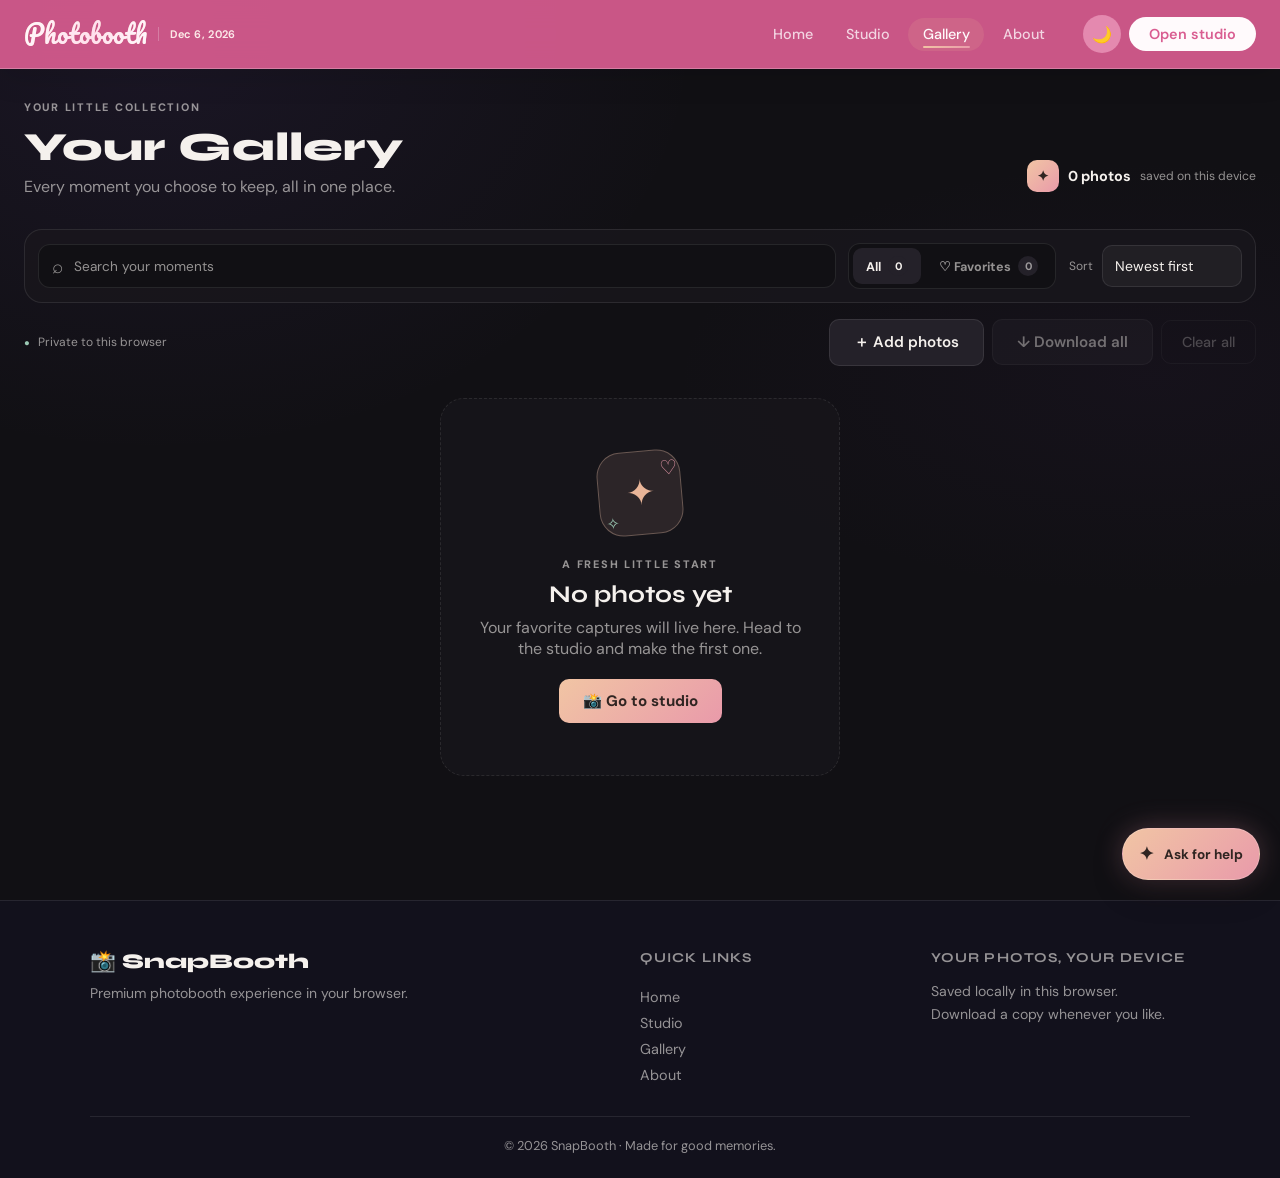
==== commit 7f3d78cb: "Improve smartphone compatibility" ====
--- a/gallery.html
+++ b/gallery.html
@@ -2,7 +2,7 @@
 <html lang="en">
 <head>
   <meta charset="UTF-8" />
-  <meta name="viewport" content="width=device-width, initial-scale=1.0" />
+  <meta name="viewport" content="width=device-width, initial-scale=1.0, viewport-fit=cover" />
   <meta name="description" content="Browse, favorite, share, and download your SnapBooth photos." />
   <meta name="theme-color" content="#111018" />
   <meta name="color-scheme" content="dark light" />
@@ -13,8 +13,8 @@
   <link rel="icon" type="image/svg+xml" href="favicon.svg?v=20261014.9" />
   <link rel="preconnect" href="https://fonts.googleapis.com" />
   <link rel="preconnect" href="https://fonts.gstatic.com" crossorigin />
-  <link href="https://fonts.googleapis.com/css2?family=Syne:wght@400;600;700;800&family=DM+Sans:ital,opsz,wght@0,9..40,300;0,9..40,400;0,9..40,500;1,9..40,300&display=swap" rel="stylesheet" />
-  <link rel="stylesheet" href="style.css?v=20261016.8" />
+  <link href="https://fonts.googleapis.com/css2?family=Syne:wght@400;600;700;800&family=DM+Sans:ital,opsz,wght@0,9..40,300;0,9..40,400;0,9..40,500;1,9..40,300&family=Pacifico&display=swap" rel="stylesheet" />
+  <link rel="stylesheet" href="style.css?v=20261016.23" />
 </head>
 <body>
 <a class="skip-link" href="#main-content">Skip to content</a>
@@ -29,7 +29,7 @@
 
 <nav id="main-nav" role="navigation" aria-label="Main navigation">
   <div class="nav-inner">
-    <a href="./index.html" class="nav-logo" aria-label="SnapBooth home">📸 <span>SnapBooth</span></a>
+    <a href="./index.html" class="nav-logo studio-brand" aria-label="Photobooth home"><span class="studio-brand-name">Photobooth</span><time class="studio-brand-date" id="studio-current-date"></time></a>
     <ul class="nav-links" role="list">
       <li><a href="./index.html" class="nav-link">Home</a></li>
       <li><a href="./studio.html" class="nav-link">Studio</a></li>
@@ -170,7 +170,7 @@
   </div>
 </footer>
 
-<script type="module" src="site.js?v=20261015.15"></script>
+<script type="module" src="site.js?v=20261016.21"></script>
 <script type="module" src="gallery.js?v=20261014.9"></script>
 </body>
 </html>
--- a/style.css
+++ b/style.css
@@ -562,6 +562,7 @@
 .shot-sequence-header { display: flex; align-items: center; justify-content: space-between; gap: 0.75rem; margin-bottom: 0.45rem; }
 .shot-sequence-header h2 { font-size: 0.77rem; font-weight: 800; letter-spacing: 0.08em; text-transform: uppercase; }
 .shot-sequence-header p { margin-top: 0.18rem; color: var(--c-text-muted); font-size: 0.68rem; }
+.sequence-viewer-hint { display: inline-block; margin-top: 0.18rem; color: var(--c-text-muted); font-size: 0.65rem; }
 .sequence-clear {
   padding: 0.35rem 0.65rem;
   border: 1px solid var(--c-border);
@@ -601,6 +602,10 @@
   animation: thumbPop 0.3s ease;
   scroll-snap-align: start;
 }
+.shot-sequence-open { display: block; width: 100%; height: 100%; padding: 0; border: 0; background: transparent; cursor: zoom-in; transition: transform 180ms ease; }
+.shot-sequence-open:hover { transform: scale(1.045); }
+.shot-sequence-open:active { transform: scale(0.96); }
+.shot-sequence-open:focus-visible { outline: 2px solid var(--c-accent); outline-offset: -3px; }
 .shot-sequence .strip-thumb { display: block; width: 100%; height: 100%; border: 0; border-radius: inherit; box-shadow: none; }
 .shot-sequence-number {
   position: absolute;
@@ -2345,6 +2350,12 @@
 .assistant-message { max-width: 88%; padding: 0.7rem 0.85rem; border-radius: 15px; font-size: 0.82rem; line-height: 1.55; white-space: pre-wrap; overflow-wrap: anywhere; }
 .assistant-message-bot { align-self: flex-start; border: 1px solid var(--c-border); border-bottom-left-radius: 5px; background: var(--c-surface2); }
 .assistant-message-user { align-self: flex-end; border-bottom-right-radius: 5px; background: var(--c-grad); color: #302522; }
+.assistant-typing { display: inline-flex; align-items: center; gap: 0.35rem; color: var(--c-text-muted); }
+.assistant-typing-dots { display: inline-flex; align-items: center; gap: 3px; height: 1em; }
+.assistant-typing-dots i { width: 4px; height: 4px; border-radius: 50%; background: currentColor; animation: assistantTyping 1s ease-in-out infinite; }
+.assistant-typing-dots i:nth-child(2) { animation-delay: 0.14s; }
+.assistant-typing-dots i:nth-child(3) { animation-delay: 0.28s; }
+@keyframes assistantTyping { 0%, 60%, 100% { opacity: 0.35; transform: translateY(0); } 30% { opacity: 1; transform: translateY(-3px); } }
 .assistant-suggestions { display: flex; flex-wrap: wrap; gap: 0.45rem; padding: 0 1rem 0.75rem; }
 .assistant-suggestions button { padding: 0.42rem 0.6rem; border: 1px solid var(--c-border); border-radius: 999px; color: var(--c-text-muted); font-size: 0.68rem; }
 .assistant-suggestions button:hover { border-color: var(--c-accent); color: var(--c-text); }
@@ -2360,7 +2371,7 @@
   .help-assistant { right: 0.75rem; bottom: 0.75rem; }
   .assistant-panel { width: calc(100vw - 1.5rem); height: min(520px, calc(100dvh - 6.5rem)); }
 }
-@media (prefers-reduced-motion: reduce) { .assistant-panel { animation: none; } }
+@media (prefers-reduced-motion: reduce) { .assistant-panel, .assistant-typing-dots i { animation: none; } }
 
 /* Gentle motion across the landing page */
 .landing-bg .orb { opacity: 0.19; animation: orbFloat 16s ease-in-out infinite; }
@@ -2433,26 +2444,386 @@
 .result-inner.has-multiple-shots .result-canvas-wrap { display: flex; justify-content: center; height: min(54vh, 620px); }
 .result-inner.has-multiple-shots #result-canvas { width: 100%; height: 100%; max-height: none; object-fit: contain; }
 .result-close {
-  position: absolute;
-  top: 0.75rem;
-  right: 0.75rem;
-  z-index: 2;
+  position: fixed;
+  top: max(0.85rem, env(safe-area-inset-top));
+  right: max(0.85rem, env(safe-area-inset-right));
+  z-index: 901;
   display: grid;
-  width: 2.25rem;
-  height: 2.25rem;
+  width: 3rem;
+  height: 3rem;
   place-items: center;
-  border: 1px solid var(--c-border);
+  border: 2px solid rgba(255,255,255,0.92);
   border-radius: 50%;
-  background: var(--c-surface2);
-  color: var(--c-text);
-  font-size: 1.45rem;
+  background: #d95d91;
+  color: #fff;
+  font-size: 2rem;
+  font-weight: 700;
   line-height: 1;
-  transition: transform var(--transition), background var(--transition), border-color var(--transition);
-}
-.result-close:hover { transform: rotate(90deg); background: var(--c-accent); border-color: var(--c-accent); color: #fff; }
+  box-shadow: 0 6px 24px rgba(0,0,0,0.42);
+  transition: transform var(--transition), background var(--transition), box-shadow var(--transition);
+}
+.result-close:hover { transform: scale(1.08); background: #b9416e; box-shadow: 0 8px 28px rgba(0,0,0,0.5); }
+.result-close:focus-visible { outline: 3px solid #fff; outline-offset: 3px; }
 @media (max-width: 600px) {
   .result-inner.has-multiple-shots { width: min(700px, calc(100vw - 1rem)); padding: 1rem; gap: 0.8rem; }
   .result-inner.has-multiple-shots .result-review-grid { grid-template-columns: 1fr; gap: 0.8rem; }
   .result-inner.has-multiple-shots .result-canvas-wrap { height: 34vh; }
   .result-shot-list { gap: 0.5rem; }
 }
+
+/* Device fit: keep the booth camera first and controls easy to tap on phones. */
+@media (max-width: 768px) {
+  body { overflow-x: clip; }
+  #main-nav {
+    padding-left: max(0.75rem, env(safe-area-inset-left));
+    padding-right: max(0.75rem, env(safe-area-inset-right));
+  }
+  .booth-section {
+    min-height: 100vh;
+    min-height: 100dvh;
+    padding-bottom: max(1.25rem, env(safe-area-inset-bottom));
+  }
+  .booth-layout {
+    display: grid;
+    grid-template-columns: minmax(0, 1fr);
+    grid-auto-rows: auto;
+    gap: 0.85rem;
+    width: 100%;
+    max-width: 760px;
+    margin-inline: auto;
+    padding: 0.5rem max(0.75rem, env(safe-area-inset-right)) 1.25rem max(0.75rem, env(safe-area-inset-left));
+  }
+  .booth-center { order: 0; width: 100%; min-width: 0; gap: 0.75rem; }
+  .left-panel { order: 1; }
+  .right-panel { order: 2; }
+  .booth-sidebar {
+    width: 100%;
+    min-width: 0;
+    max-height: none;
+    overflow: visible;
+    grid-template-columns: repeat(2, minmax(0, 1fr));
+    align-content: start;
+  }
+  .panel-section { min-width: 0; padding: 0.85rem; }
+  .panel-title { font-size: 0.68rem; }
+  .booth-center::before { align-self: flex-start; margin-left: 0.2rem; }
+  .shot-sequence { width: 100%; }
+  .camera-wrap { width: 100%; max-width: 760px; margin-inline: auto; aspect-ratio: 4 / 3; }
+  .capture-controls { width: min(100%, 540px); max-width: 540px; min-height: 84px; margin-inline: auto; gap: clamp(0.75rem, 5vw, 1.2rem); }
+  .filter-list { display: grid; grid-template-columns: repeat(2, minmax(0, 1fr)); gap: 0.35rem; }
+  .filter-btn { min-width: 0; min-height: 44px; gap: 0.4rem; padding: 0.35rem; font-size: 0.72rem; }
+  .filter-preview { width: 30px; height: 24px; }
+  .mode-btn, .cd-btn, .frame-btn, .effect-btn, .sequence-clear { min-height: 44px; }
+  .bg-btn { min-height: 44px; aspect-ratio: auto; }
+  .mode-btn, .cd-btn, .frame-btn, .effect-btn, .sequence-clear, .icon-btn, .face-focus-toggle { touch-action: manipulation; }
+  .result-panel { padding: max(0.5rem, env(safe-area-inset-top)) max(0.5rem, env(safe-area-inset-right)) max(0.5rem, env(safe-area-inset-bottom)) max(0.5rem, env(safe-area-inset-left)); }
+  .result-inner { max-height: calc(100vh - 1rem); max-height: calc(100dvh - 1rem); overflow-y: auto; }
+  .help-assistant { right: max(0.75rem, env(safe-area-inset-right)); bottom: max(0.75rem, env(safe-area-inset-bottom)); }
+  .assistant-panel {
+    height: min(520px, calc(100vh - 6rem));
+    height: min(520px, calc(100dvh - 6rem));
+    min-height: min(370px, calc(100vh - 6rem));
+    min-height: min(370px, calc(100dvh - 6rem));
+  }
+  .styled-input, .styled-select, .assistant-form input { font-size: 16px; }
+}
+
+/* Give smaller laptops a wide camera and a full-width row for secondary controls. */
+@media (min-width: 769px) and (max-width: 1100px) {
+  .booth-layout { grid-template-columns: minmax(170px, 205px) minmax(0, 1fr); align-items: start; }
+  .booth-layout .right-panel {
+    display: grid;
+    grid-column: 1 / -1;
+    grid-template-columns: repeat(4, minmax(0, 1fr));
+    max-height: none;
+    overflow: visible;
+  }
+}
+
+/* Keep the camera usable when a phone is turned sideways. */
+@media (max-width: 768px) and (orientation: landscape) and (max-height: 520px) {
+  .booth-section { padding-top: calc(var(--nav-h) + 0.25rem); }
+  .booth-layout { gap: 0.55rem; }
+  .camera-wrap { width: min(100%, 69.33vh); width: min(100%, 69.33dvh); height: auto; aspect-ratio: 4 / 3; }
+  .shot-sequence { padding: 0.5rem 0.65rem; }
+  .shot-sequence .strip-preview { min-height: 62px; }
+  .shot-sequence-item { flex-basis: 76px; height: 56px; }
+}
+
+/* Full-size, keyboard-friendly photo sequence viewer. */
+.sequence-viewer {
+  position: fixed;
+  inset: 0;
+  z-index: 1500;
+  display: flex;
+  align-items: center;
+  justify-content: center;
+  padding: 1rem;
+  background: rgba(7,7,12,0.92);
+  backdrop-filter: blur(14px);
+}
+.sequence-viewer:not(.hidden) { animation: sequenceViewerFade 220ms ease both; }
+.sequence-viewer-inner {
+  position: relative;
+  display: grid;
+  grid-template-columns: 3.5rem minmax(0,1fr) 3.5rem;
+  align-items: center;
+  gap: clamp(0.5rem, 2vw, 1.5rem);
+  width: min(1100px, 100%);
+  height: min(88vh, 820px);
+  height: min(88dvh, 820px);
+  padding: 3.5rem 1.25rem 1rem;
+  border: 1px solid rgba(255,255,255,0.13);
+  border-radius: 24px;
+  background: linear-gradient(145deg, rgba(35,31,51,0.98), rgba(12,12,20,0.98));
+  box-shadow: 0 30px 90px rgba(0,0,0,0.55);
+  animation: sequenceViewerEnter 320ms cubic-bezier(0.2,0.8,0.2,1) both;
+}
+.sequence-viewer-figure { display: grid; grid-template-rows: minmax(0,1fr) auto; align-items: center; justify-items: center; gap: 0.75rem; width: 100%; height: 100%; min-width: 0; margin: 0; }
+.sequence-viewer-figure img { display: block; width: 100%; height: 100%; min-height: 0; object-fit: contain; }
+.sequence-viewer-figure img.is-changing { animation: sequencePhotoChange 260ms cubic-bezier(0.2,0.8,0.2,1) both; }
+.sequence-viewer-figure figcaption { color: rgba(255,255,255,0.8); font-size: 0.85rem; font-weight: 700; letter-spacing: 0.04em; }
+.sequence-viewer-close, .sequence-viewer-nav {
+  display: grid;
+  place-items: center;
+  border: 1px solid rgba(255,255,255,0.16);
+  background: rgba(255,255,255,0.08);
+  color: #fff;
+  transition: transform var(--transition), background var(--transition), border-color var(--transition);
+}
+.sequence-viewer-close:hover, .sequence-viewer-nav:hover:not(:disabled) { background: var(--c-accent); border-color: var(--c-accent); }
+.sequence-viewer-close { position: absolute; top: 0.75rem; right: 0.75rem; width: 2.5rem; height: 2.5rem; border-radius: 50%; font-size: 1.6rem; line-height: 1; }
+.sequence-viewer-close:hover { transform: rotate(90deg); }
+.sequence-viewer-nav { width: 3.25rem; height: 3.25rem; border-radius: 50%; font-size: 2.25rem; line-height: 1; }
+.sequence-viewer-nav:disabled { opacity: 0.35; cursor: not-allowed; }
+.sequence-viewer-nav:hover { transform: scale(1.06); }
+.sequence-viewer-inner button:focus-visible { outline: 2px solid #fff; outline-offset: 3px; }
+@keyframes sequenceViewerFade { from { opacity: 0; } to { opacity: 1; } }
+@keyframes sequenceViewerEnter { from { opacity: 0; transform: scale(0.94) translateY(12px); } to { opacity: 1; transform: scale(1) translateY(0); } }
+@keyframes sequencePhotoChange { from { opacity: 0.5; transform: translateX(var(--sequence-slide-x, 0)) scale(0.97); } to { opacity: 1; transform: translateX(0) scale(1); } }
+@media (max-width: 600px) {
+  .sequence-viewer { padding: 0.5rem; }
+  .sequence-viewer-inner { grid-template-columns: 2.65rem minmax(0,1fr) 2.65rem; gap: 0.3rem; width: 100%; height: min(88vh, 820px); height: min(88dvh, 820px); padding: 3.25rem 0.45rem 0.75rem; border-radius: 18px; }
+  .sequence-viewer-nav { width: 2.5rem; height: 2.5rem; font-size: 1.8rem; }
+}
+@media (prefers-reduced-motion: reduce) {
+  .shot-sequence-open,
+  .sequence-viewer:not(.hidden),
+  .sequence-viewer-inner,
+  .sequence-viewer-figure img.is-changing { animation: none !important; transition: none !important; }
+}
+
+/* Personal studio wordmark and live local date. */
+#main-nav .nav-logo.studio-brand { gap: 0.7rem; }
+#main-nav .studio-brand-name {
+  background: linear-gradient(110deg, #fff8fc 0%, #ffe0ee 55%, #fff8fc 100%);
+  background-clip: text;
+  -webkit-background-clip: text;
+  color: transparent;
+  -webkit-text-fill-color: transparent;
+  font-family: 'Pacifico', cursive;
+  font-size: 1.55rem;
+  font-weight: 400;
+  letter-spacing: 0;
+  line-height: 1.2;
+}
+#main-nav .studio-brand-date {
+  padding-left: 0.7rem;
+  border-left: 1px solid var(--c-border);
+  color: var(--c-text-muted);
+  -webkit-text-fill-color: var(--c-text-muted);
+  font-family: var(--font-body);
+  font-size: 0.68rem;
+  font-weight: 600;
+  letter-spacing: 0.025em;
+  white-space: nowrap;
+}
+@media (max-width: 768px) {
+  #main-nav .nav-logo.studio-brand { gap: 0.45rem; }
+  #main-nav .studio-brand-name { font-size: 1.34rem; }
+  #main-nav .studio-brand-date { padding-left: 0.45rem; font-size: 0.62rem; }
+}
+@media (max-width: 380px) {
+  #main-nav .studio-brand-date { font-size: 0.56rem; }
+}
+
+/* Keep the landing page theme visible in the top navigation as well. */
+#main-nav {
+  --landing-bg: #d95d91;
+  --landing-foreground: #fffafc;
+  --c-text: var(--landing-foreground);
+  --c-text-muted: color-mix(in srgb, var(--landing-foreground) 78%, transparent);
+  --c-surface: color-mix(in srgb, var(--landing-bg) 84%, var(--landing-foreground));
+  --c-surface2: color-mix(in srgb, var(--landing-bg) 72%, var(--landing-foreground));
+  --c-border: color-mix(in srgb, var(--landing-foreground) 24%, transparent);
+  background: color-mix(in srgb, var(--landing-bg) 92%, transparent);
+  border-color: var(--c-border);
+}
+body.light-mode #main-nav { background: color-mix(in srgb, var(--landing-bg) 92%, transparent); }
+#main-nav .nav-logo { color: var(--landing-foreground); -webkit-text-fill-color: var(--landing-foreground); }
+#main-nav .nav-cta { background: var(--landing-foreground); color: var(--landing-bg); }
+
+/* Compact landing header: keep Settings at the top without the site navigation. */
+body.landing-home { --nav-h: 68px; }
+#main-nav.settings-bar { padding-bottom: 0; }
+.settings-bar-inner {
+  display: flex;
+  align-items: center;
+  justify-content: flex-end;
+  width: min(1360px, 100%);
+  height: var(--nav-h);
+  margin: 0 auto;
+  padding: 0 1.5rem;
+}
+.settings-bar .theme-settings-panel {
+  right: 0;
+  max-height: calc(100dvh - 5.5rem);
+  overflow-y: auto;
+}
+.settings-panel-title {
+  margin: 0 0 0.85rem;
+  font-family: var(--font-display);
+  font-size: 1.05rem;
+  font-weight: 800;
+}
+.settings-menu-section {
+  margin-top: 0.9rem;
+  padding-top: 0.75rem;
+  border-top: 1px solid var(--c-border);
+}
+.settings-menu-section h3 {
+  margin-bottom: 0.4rem;
+  color: var(--c-text-muted);
+  font-size: 0.7rem;
+  font-weight: 800;
+  letter-spacing: 0.07em;
+  text-transform: uppercase;
+}
+.settings-page-links { display: grid; gap: 0.15rem; }
+.settings-page-links a {
+  padding: 0.38rem 0.5rem;
+  border-radius: 8px;
+  color: var(--c-text);
+  font-size: 0.82rem;
+}
+.settings-page-links a:hover,
+.settings-page-links a:focus-visible { background: var(--c-surface2); }
+@media (max-width: 768px) {
+  #main-nav.settings-bar { padding-bottom: 0; }
+  .settings-bar-inner { height: 68px; padding: 0 0.75rem; }
+  .settings-bar .theme-settings-panel { right: 0; width: min(250px, calc(100vw - 1.5rem)); }
+}
+
+/* Refine the landing hero while preserving its existing structure and CTA. */
+html.landing-home { scroll-padding-top: 70px; }
+.hero-badge { letter-spacing: 0.15em; }
+.hero-title { line-height: 1.03; letter-spacing: -0.052em; }
+.hero-btn {
+  background: var(--landing-foreground);
+  color: var(--landing-bg);
+  box-shadow: 0 12px 28px color-mix(in srgb, var(--landing-foreground) 22%, transparent);
+}
+.hero-btn:hover {
+  background: color-mix(in srgb, var(--landing-foreground) 90%, var(--landing-bg));
+  box-shadow: 0 16px 34px color-mix(in srgb, var(--landing-foreground) 28%, transparent);
+}
+
+/* Use cross-document transitions where supported, with a quiet reduced-motion fallback. */
+@view-transition { navigation: auto; }
+::view-transition-old(root) { animation: landingPageOut 180ms ease both; }
+::view-transition-new(root) { animation: landingPageIn 240ms ease both; }
+@keyframes landingPageOut { to { opacity: 0; } }
+@keyframes landingPageIn { from { opacity: 0; } to { opacity: 1; } }
+@media (prefers-reduced-motion: reduce) {
+  ::view-transition-old(root),
+  ::view-transition-new(root) { animation-duration: 1ms; }
+}
+
+/* Choose the finished photo-strip arrangement in the Studio. */
+.strip-layout-list {
+  display: grid;
+  grid-template-columns: repeat(2, minmax(0, 1fr));
+  gap: 0.4rem;
+}
+.strip-layout-btn {
+  display: flex;
+  min-width: 0;
+  min-height: 76px;
+  flex-direction: column;
+  align-items: stretch;
+  justify-content: space-between;
+  gap: 0.35rem;
+  padding: 0.45rem;
+  border: 1px solid var(--c-border);
+  border-radius: 10px;
+  background: var(--c-surface2);
+  color: var(--c-text-muted);
+  text-align: left;
+  transition: border-color var(--transition), background var(--transition), color var(--transition), transform var(--transition);
+}
+.strip-layout-btn:hover { border-color: var(--c-accent); color: var(--c-text); transform: translateY(-1px); }
+.strip-layout-btn.active {
+  border-color: var(--c-accent);
+  background: color-mix(in srgb, var(--c-accent) 14%, var(--c-surface2));
+  color: var(--c-text);
+  box-shadow: 0 0 0 1px color-mix(in srgb, var(--c-accent) 20%, transparent);
+}
+.strip-layout-preview {
+  display: grid;
+  width: 100%;
+  height: 40px;
+  gap: 2px;
+  padding: 3px;
+  overflow: hidden;
+  border-radius: 5px;
+  background: #d9c9c5;
+}
+.strip-layout-preview i { display: block; min-width: 0; min-height: 0; border-radius: 2px; background: #d95d91; }
+.strip-layout-preview-classic,
+.strip-layout-preview-film {
+  width: 42%;
+  justify-self: center;
+  grid-template-columns: 1fr;
+  grid-template-rows: repeat(3, 1fr);
+}
+.strip-layout-preview-horizontal { grid-template-columns: repeat(3, 1fr); grid-template-rows: 1fr; }
+.strip-layout-preview-grid { grid-template-columns: repeat(2, 1fr); grid-template-rows: repeat(2, 1fr); }
+.strip-layout-preview-film { background: #302c35; }
+.strip-layout-preview-film i { background: #f6ead9; }
+.strip-layout-preview-polaroid {
+  width: 48%;
+  justify-self: center;
+  grid-template-columns: 1fr;
+  grid-template-rows: 1fr 1fr;
+  padding: 3px 3px 8px;
+  background: #fffaf3;
+}
+.strip-layout-name { font-size: 0.7rem; font-weight: 700; line-height: 1.1; }
+.strip-layout-section > .hint-text { margin-top: 0.55rem; }
+.strip-layout-btn:focus-visible { outline: 2px solid var(--c-accent); outline-offset: 2px; }
+@media (prefers-reduced-motion: reduce) {
+  .strip-layout-btn { transition: none; }
+}
+
+/* Final phone pass: protect tap targets and keep capture/result controls within reach. */
+@media (max-width: 600px) {
+  #main-nav:not(.settings-bar) .nav-inner { gap: 0.35rem; padding-inline: max(0.65rem, env(safe-area-inset-left)); }
+  #main-nav:not(.settings-bar) .nav-actions { gap: 0.25rem; }
+  #main-nav:not(.settings-bar) .nav-actions .nav-cta { display: none !important; }
+  #main-nav:not(.settings-bar) #theme-toggle,
+  #main-nav:not(.settings-bar) #sound-toggle { width: 44px; height: 44px; flex: 0 0 44px; }
+  #main-nav:not(.settings-bar) .nav-link { display: flex; align-items: center; min-height: 44px; }
+  .booth-center { gap: 0.6rem; }
+  .shot-sequence { padding: 0.65rem 0.7rem 0.45rem; }
+  .shot-sequence .strip-preview { min-height: 68px; gap: 0.4rem; }
+  .shot-sequence-item { flex-basis: 78px; height: 58px; }
+  .camera-wrap { max-height: min(58vh, 460px); max-height: min(58svh, 460px); }
+  .capture-controls { min-height: 84px; padding-bottom: max(0.4rem, env(safe-area-inset-bottom)); }
+  .capture-controls .icon-btn { width: 48px; height: 48px; flex: 0 0 48px; }
+  .result-panel { overscroll-behavior: contain; }
+  .result-inner { gap: 0.85rem; padding: 1rem; }
+  .result-title { font-size: 1.2rem; text-align: center; }
+  .result-actions { display: grid; grid-template-columns: repeat(2, minmax(0, 1fr)); gap: 0.5rem; }
+  .result-actions button { width: 100%; min-height: 48px; justify-content: center; padding-inline: 0.55rem; font-size: 0.82rem; }
+  .result-actions [data-action="retake"] { grid-column: 1 / -1; }
+}
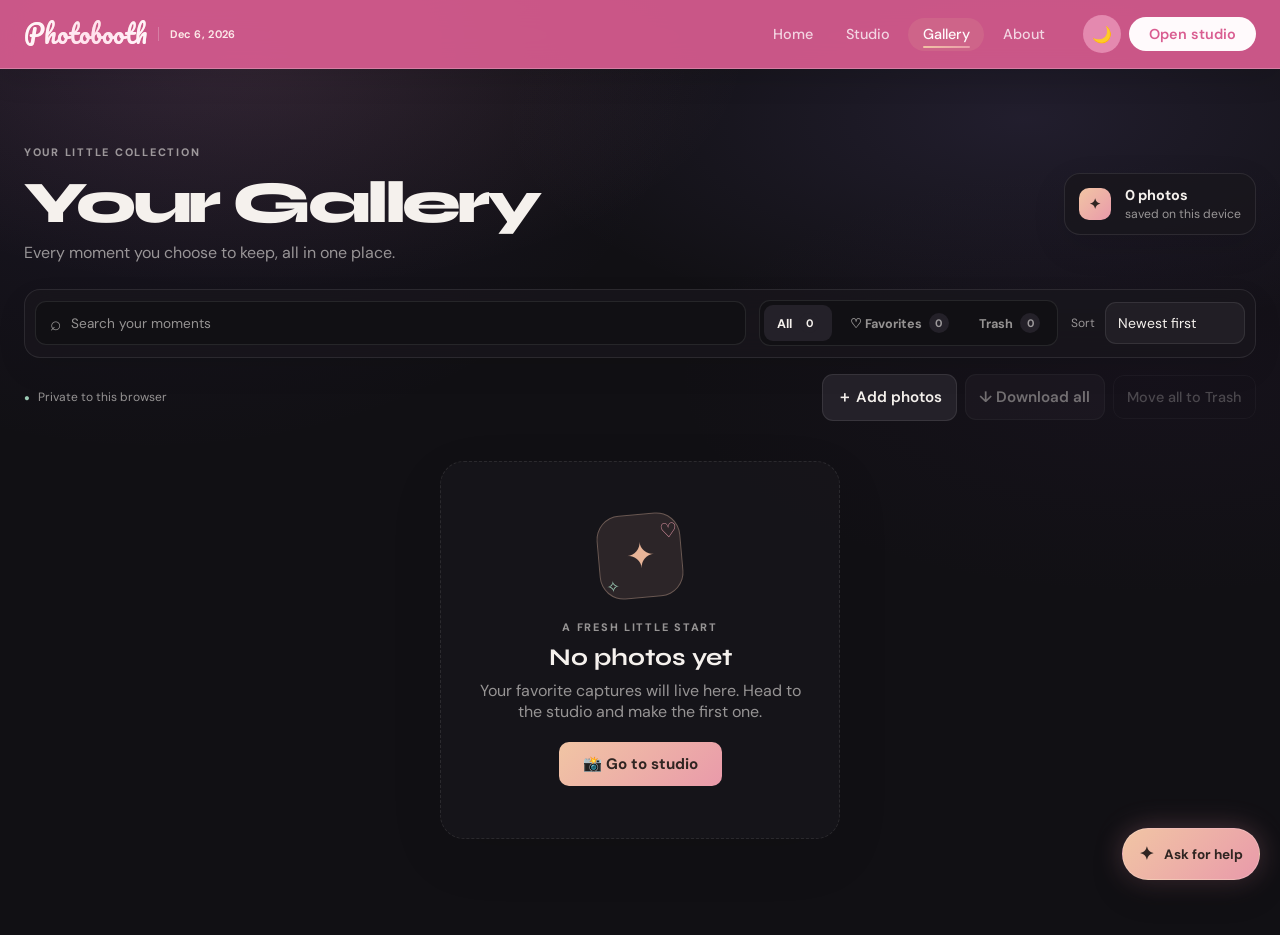
==== commit 2a3cdbd8: "Update SnapBooth prototype for deployment" ====
--- a/gallery.html
+++ b/gallery.html
@@ -14,7 +14,7 @@
   <link rel="preconnect" href="https://fonts.googleapis.com" />
   <link rel="preconnect" href="https://fonts.gstatic.com" crossorigin />
   <link href="https://fonts.googleapis.com/css2?family=Syne:wght@400;600;700;800&family=DM+Sans:ital,opsz,wght@0,9..40,300;0,9..40,400;0,9..40,500;1,9..40,300&family=Pacifico&display=swap" rel="stylesheet" />
-  <link rel="stylesheet" href="style.css?v=20261016.23" />
+  <link rel="stylesheet" href="style.css?v=20261017.46" />
 </head>
 <body>
 <a class="skip-link" href="#main-content">Skip to content</a>
@@ -34,7 +34,7 @@
       <li><a href="./index.html" class="nav-link">Home</a></li>
       <li><a href="./studio.html" class="nav-link">Studio</a></li>
       <li><a href="./gallery.html" class="nav-link active" aria-current="page">Gallery</a></li>
-      <li><a href="./index.html#features" class="nav-link">About</a></li>
+      <li><a href="./about.html" class="nav-link">About</a></li>
     </ul>
     <div class="nav-actions">
       <button id="theme-toggle" aria-label="Toggle light/dark mode" title="Toggle theme">🌙</button>
@@ -46,7 +46,7 @@
     <a href="./index.html" class="mob-link">🏠 Home</a>
     <a href="./studio.html" class="mob-link">📸 Studio</a>
     <a href="./gallery.html" class="mob-link" aria-current="page">🖼️ Gallery</a>
-    <a href="./index.html#features" class="mob-link">ℹ️ About</a>
+    <a href="./about.html" class="mob-link">ℹ️ About</a>
   </div>
 </nav>
 
@@ -73,6 +73,7 @@
       <div class="gallery-filter-group" role="group" aria-label="Filter gallery">
         <button class="gallery-filter active" id="gallery-all-filter" data-gallery-filter="all" aria-pressed="true">All <span id="gallery-all-count">0</span></button>
         <button class="gallery-filter" id="gallery-favorites-filter" data-gallery-filter="favorites" aria-pressed="false">♡ Favorites <span id="gallery-favorites-count">0</span></button>
+        <button class="gallery-filter" id="gallery-trash-filter" data-gallery-view="trash" aria-pressed="false">Trash <span id="gallery-trash-count">0</span></button>
       </div>
       <label class="gallery-sort-wrap">Sort
         <select id="gallery-sort" class="styled-select" aria-label="Sort photos">
@@ -92,6 +93,11 @@
       </div>
     </div>
 
+    <div class="gallery-view-heading hidden" id="gallery-view-heading" aria-live="polite">
+      <h2 id="gallery-view-title">Trash</h2>
+      <p>Restore photos to your gallery or delete them permanently.</p>
+    </div>
+
     <div class="gallery-grid" id="gallery-grid" aria-label="Saved photos" role="list"></div>
     <div class="gallery-empty hidden" id="gallery-empty" aria-live="polite">
       <div class="gallery-empty-art" aria-hidden="true"><span>✦</span><span>♡</span><span>✧</span></div>
@@ -105,6 +111,12 @@
       <h2 id="gallery-empty-results-title">No matching photos</h2>
       <p id="gallery-empty-results-copy">Try another search or show all of your photos.</p>
       <button class="btn-secondary" data-action="show-all-gallery">Show all photos</button>
+    </div>
+    <div class="gallery-empty hidden" id="gallery-trash-empty" aria-live="polite">
+      <div class="gallery-empty-art" aria-hidden="true"><span>↶</span><span>♡</span><span>✧</span></div>
+      <p class="gallery-kicker">TRASH</p>
+      <h2>Your trash is empty</h2>
+      <p>Deleted photos appear here. Restore them to your gallery or remove them permanently.</p>
     </div>
   </section>
 </main>
@@ -138,39 +150,16 @@
 
 <div class="modal-backdrop hidden" id="delete-modal" role="dialog" aria-modal="true" aria-label="Confirm delete">
   <div class="modal-box small">
-    <h2>🗑 Delete photo?</h2>
-    <p>This photo will be permanently removed from your gallery.</p>
+    <h2 id="delete-modal-title">Move photo to Trash?</h2>
+    <p id="delete-modal-message">This photo will be moved to Trash, where you can restore it later.</p>
     <div class="modal-btns">
       <button class="btn-ghost" data-action="close-delete">Cancel</button>
-      <button class="btn-danger" data-action="confirm-delete">Delete</button>
+      <button class="btn-danger" data-action="confirm-delete">Move to Trash</button>
     </div>
   </div>
 </div>
 
-<footer class="site-footer" role="contentinfo" aria-label="Site footer">
-  <div class="footer-inner">
-    <div class="footer-brand">
-      <div class="footer-logo">📸 SnapBooth</div>
-      <p>Premium photobooth experience in your browser.</p>
-    </div>
-    <div class="footer-links" aria-label="Footer links">
-      <h4>Quick Links</h4>
-      <a href="./index.html">Home</a>
-      <a href="./studio.html">Studio</a>
-      <a href="./gallery.html">Gallery</a>
-      <a href="./index.html#features">About</a>
-    </div>
-    <div class="footer-note">
-      <h4>Your photos, your device</h4>
-      <p>Saved locally in this browser. Download a copy whenever you like.</p>
-    </div>
-  </div>
-  <div class="footer-bottom">
-    <p>© <span id="copyright-year">2026</span> SnapBooth · Made for good memories.</p>
-  </div>
-</footer>
-
-<script type="module" src="site.js?v=20261016.21"></script>
-<script type="module" src="gallery.js?v=20261014.9"></script>
+<script type="module" src="site.js?v=20261016.26"></script>
+<script type="module" src="gallery.js?v=20261017.11"></script>
 </body>
 </html>
--- a/style.css
+++ b/style.css
@@ -492,6 +492,38 @@
   box-shadow: 0 0 18px rgba(255,244,163,0.34);
 }
 .face-focus-toggle:focus-visible { outline: 2px solid #fff4a3; outline-offset: 3px; }
+.camera-utility-controls {
+  position: absolute;
+  left: 50%;
+  bottom: 0.9rem;
+  z-index: 12;
+  display: flex;
+  align-items: center;
+  gap: 0.5rem;
+  transform: translateX(-50%);
+}
+.camera-utility-controls .icon-btn {
+  width: 46px;
+  height: 46px;
+  flex: 0 0 46px;
+  color: #fff;
+  border-color: rgba(255,255,255,0.34);
+  background: rgba(16,13,23,0.76);
+  box-shadow: 0 5px 18px rgba(0,0,0,0.28);
+  backdrop-filter: blur(9px);
+  touch-action: manipulation;
+}
+.camera-utility-controls .icon-btn:hover { background: rgba(30,25,40,0.92); }
+.camera-utility-controls .camera-toggle-btn[aria-pressed="true"] { color: #f6b6d8; }
+.camera-utility-controls .icon-btn:focus-visible { outline: 2px solid #fff; outline-offset: 3px; }
+.camera-utility-controls .capture-btn {
+  width: 64px;
+  height: 64px;
+  flex: 0 0 64px;
+  margin: 0 0.25rem;
+}
+.camera-utility-controls .capture-dot { width: 40px; height: 40px; }
+.camera-utility-controls .capture-btn:focus-visible { outline: 2px solid #fff; outline-offset: 4px; }
 .face-focus-status {
   position: absolute; left: 0.85rem; bottom: 0.85rem; z-index: 8;
   max-width: calc(100% - 5rem); padding: 0.5rem 0.7rem;
@@ -520,6 +552,28 @@
   pointer-events: none; opacity: 0;
 }
 .countdown-display.visible { opacity: 1; }
+.capture-progress {
+  position: absolute;
+  top: 0.85rem;
+  left: 50%;
+  z-index: 9;
+  display: grid;
+  width: min(260px, calc(100% - 6.5rem));
+  gap: 0.4rem;
+  padding: 0.55rem 0.75rem;
+  border: 1px solid rgba(255,255,255,0.25);
+  border-radius: 999px;
+  background: rgba(16,13,23,0.78);
+  color: #fff;
+  text-align: center;
+  font-size: 0.72rem;
+  font-weight: 700;
+  transform: translateX(-50%);
+  backdrop-filter: blur(10px);
+  pointer-events: none;
+}
+.capture-progress-track { height: 4px; overflow: hidden; border-radius: 999px; background: rgba(255,255,255,0.24); }
+.capture-progress-track > span { display: block; width: 0; height: 100%; border-radius: inherit; background: var(--c-accent); transition: width 220ms ease; }
 .flash-overlay {
   position: absolute; inset: 0; z-index: 7;
   background: #fff; opacity: 0; pointer-events: none;
@@ -551,18 +605,18 @@
 
 /* Ordered photo output above the camera */
 .shot-sequence {
-  width: min(100%, 760px);
+  width: min(100%, 620px);
   flex: 0 0 auto;
-  padding: 0.75rem 0.9rem 0.55rem;
+  padding: 0.4rem 0.6rem 0.25rem;
   border: 1px solid rgba(255,255,255,0.09);
   border-radius: 18px;
   background: linear-gradient(135deg, rgba(167,139,250,0.1), rgba(19,19,31,0.78) 42%);
   box-shadow: 0 12px 30px rgba(0,0,0,0.16), inset 0 1px rgba(255,255,255,0.04);
 }
-.shot-sequence-header { display: flex; align-items: center; justify-content: space-between; gap: 0.75rem; margin-bottom: 0.45rem; }
-.shot-sequence-header h2 { font-size: 0.77rem; font-weight: 800; letter-spacing: 0.08em; text-transform: uppercase; }
-.shot-sequence-header p { margin-top: 0.18rem; color: var(--c-text-muted); font-size: 0.68rem; }
-.sequence-viewer-hint { display: inline-block; margin-top: 0.18rem; color: var(--c-text-muted); font-size: 0.65rem; }
+.shot-sequence-header { display: flex; align-items: center; justify-content: space-between; gap: 0.75rem; margin-bottom: 0.12rem; }
+.shot-sequence-header h2 { font-size: 0.7rem; font-weight: 800; letter-spacing: 0.08em; text-transform: uppercase; }
+.shot-sequence-header p { margin-top: 0.1rem; color: var(--c-text-muted); font-size: 0.62rem; }
+.sequence-viewer-hint { display: inline-block; margin-top: 0.1rem; color: var(--c-text-muted); font-size: 0.6rem; }
 .sequence-clear {
   padding: 0.35rem 0.65rem;
   border: 1px solid var(--c-border);
@@ -574,7 +628,7 @@
 }
 .sequence-clear:hover:not(:disabled) { color: var(--c-text); border-color: var(--c-accent); }
 .sequence-clear:disabled { opacity: 0.45; cursor: not-allowed; }
-.sequence-empty { padding: 0.5rem 0.1rem 0.65rem; color: var(--c-text-muted); font-size: 0.75rem; }
+.sequence-empty { padding: 0.25rem 0.1rem 0.35rem; color: var(--c-text-muted); font-size: 0.68rem; }
 .shot-sequence.has-photos .sequence-empty { display: none; }
 .shot-sequence .strip-preview {
   display: flex;
@@ -582,9 +636,9 @@
   justify-content: flex-start;
   width: 100%;
   max-width: none;
-  min-height: 78px;
-  gap: 0.55rem;
-  padding: 0.15rem 0.1rem 0.55rem;
+  min-height: 48px;
+  gap: 0.35rem;
+  padding: 0.05rem 0.1rem 0.2rem;
   overflow-x: auto;
   overscroll-behavior-inline: contain;
   scrollbar-width: thin;
@@ -592,8 +646,8 @@
 }
 .shot-sequence-item {
   position: relative;
-  flex: 0 0 94px;
-  height: 70px;
+  flex: 0 0 58px;
+  height: 42px;
   overflow: hidden;
   border: 1px solid rgba(255,255,255,0.2);
   border-radius: 10px;
@@ -936,15 +990,14 @@
 .theme-graduation .theme-overlay { color: #fff; background: linear-gradient(transparent, rgba(0,100,0,0.5)); }
 .theme-corporate .theme-overlay { color: #fff; background: linear-gradient(transparent, rgba(0,50,150,0.5)); }
 
-/* Frame borders on camera-wrap */
-.frame-polaroid { border: 12px solid #fff !important; border-bottom-width: 40px !important; box-shadow: 0 6px 30px rgba(0,0,0,0.3) !important; }
-.frame-hearts { box-shadow: 0 0 0 6px #f472b6, 0 0 0 10px rgba(244,114,182,0.3) !important; }
-.frame-stars { box-shadow: 0 0 0 6px #fbbf24, 0 0 0 10px rgba(251,191,36,0.3) !important; }
-.frame-floral { box-shadow: 0 0 0 6px #86efac, 0 0 0 10px rgba(134,239,172,0.3) !important; }
-.frame-rainbow { box-shadow: 0 0 0 5px #ff4d6d, 0 0 0 9px #ff9f1c, 0 0 0 13px #ffe66d, 0 0 0 17px #54d68c, 0 0 0 21px #38bdf8, 0 0 0 25px #8b5cf6 !important; }
-.frame-film { border: 9px solid #242127 !important; box-shadow: 0 0 0 3px #f8e7b0, 0 12px 30px rgba(0,0,0,0.32) !important; }
-.frame-confetti::after { border: 6px dotted #ff4d6d !important; box-shadow: inset 0 0 0 4px rgba(255,183,3,0.58) !important; }
-.frame-gold { box-shadow: 0 0 0 6px #d4af37, 0 0 0 10px rgba(212,175,55,0.34) !important; }
+/* Refined live preview frame overlays. */
+.camera-wrap::after { box-sizing: border-box; }
+.frame-editorial::after { inset: 12px; border: 1px solid rgba(255,255,255,0.9); border-radius: 3px; box-shadow: 0 0 0 1px rgba(22,18,24,0.2), inset 0 0 0 1px rgba(255,255,255,0.18); }
+.frame-film::after { inset: 0; border: 14px solid #17151a; border-inline-width: 11px; border-radius: 8px; box-shadow: inset 0 0 0 1px rgba(255,255,255,0.72); background: radial-gradient(circle, #e9e2d6 0 2px, transparent 2.5px) 0 4px / 13px 13px repeat-x, radial-gradient(circle, #e9e2d6 0 2px, transparent 2.5px) 0 calc(100% - 4px) / 13px 13px repeat-x; }
+.frame-polaroid::after { inset: 0; border: 10px solid #fff; border-bottom-width: 38px; border-radius: 4px; box-shadow: 0 10px 30px rgba(0,0,0,0.22), inset 0 0 0 1px rgba(20,20,20,0.08); }
+.frame-glam::after { inset: 9px; border: 2px solid #f1d89a; border-radius: 10px; box-shadow: inset 0 0 0 2px rgba(241,216,154,0.32), 0 0 18px rgba(241,216,154,0.24); }
+.frame-botanical::after { inset: 10px; border: 1px solid rgba(237,244,220,0.9); border-radius: 4px 24px 4px 24px; box-shadow: inset 0 0 0 4px rgba(36,62,46,0.18); background: radial-gradient(ellipse at 2% 2%, rgba(226,239,202,0.86) 0 3px, transparent 4px), radial-gradient(ellipse at 98% 98%, rgba(226,239,202,0.86) 0 3px, transparent 4px); }
+.frame-celebration::after { inset: 8px; border: 2px solid rgba(255,238,211,0.92); border-radius: 14px; box-shadow: inset 0 0 0 5px rgba(231,173,119,0.25), 0 0 0 1px rgba(30,20,30,0.18); background: linear-gradient(135deg, transparent 47%, rgba(255,230,193,0.9) 49% 51%, transparent 53%) 10px 10px / 15px 15px no-repeat, linear-gradient(225deg, transparent 47%, rgba(255,230,193,0.9) 49% 51%, transparent 53%) calc(100% - 10px) calc(100% - 10px) / 15px 15px no-repeat; }
 
 /* ══════════════════════════════════════════
    RESPONSIVE BREAKPOINTS
@@ -1296,8 +1349,10 @@
   position: relative;
   isolation: isolate;
   background:
-    radial-gradient(ellipse at 50% 28%, rgba(117,86,190,0.12), transparent 38rem),
-    linear-gradient(180deg, rgba(255,255,255,0.012), transparent 40%);
+    radial-gradient(ellipse at 12% 12%, rgba(244,114,182,0.13), transparent 34rem),
+    radial-gradient(ellipse at 88% 24%, rgba(139,122,220,0.16), transparent 40rem),
+    radial-gradient(ellipse at 50% 100%, rgba(238,190,152,0.055), transparent 38rem),
+    linear-gradient(180deg, #15121d 0%, #101018 52%, #14111b 100%);
 }
 .booth-section::before {
   content: '';
@@ -1309,6 +1364,34 @@
   background-image: radial-gradient(rgba(255,255,255,0.12) 0.7px, transparent 0.7px);
   background-size: 24px 24px;
   mask-image: linear-gradient(to bottom, transparent, #000 18%, #000 80%, transparent);
+}
+.booth-section::after {
+  content: '';
+  position: absolute;
+  inset: -8rem -6vw;
+  z-index: -1;
+  pointer-events: none;
+  opacity: 0.48;
+  filter: blur(30px);
+  background:
+    radial-gradient(ellipse at 18% 30%, rgba(245,123,177,0.22), transparent 24rem),
+    radial-gradient(ellipse at 84% 46%, rgba(145,128,226,0.22), transparent 28rem);
+  animation: studioAmbientDrift 28s ease-in-out infinite alternate;
+}
+body.light-mode .booth-section {
+  background:
+    radial-gradient(ellipse at 12% 12%, rgba(246,177,211,0.24), transparent 34rem),
+    radial-gradient(ellipse at 88% 24%, rgba(183,174,241,0.2), transparent 40rem),
+    linear-gradient(180deg, #fbf6fa 0%, #f4f2f8 58%, #faf5f2 100%);
+}
+body.light-mode .booth-section::before { opacity: 0.22; background-image: radial-gradient(rgba(65,48,74,0.16) 0.7px, transparent 0.7px); }
+body.light-mode .booth-section::after { opacity: 0.36; }
+@keyframes studioAmbientDrift {
+  from { transform: translate3d(-1.5%, -0.5%, 0) scale(0.98); }
+  to { transform: translate3d(1.5%, 0.8%, 0) scale(1.04); }
+}
+@media (prefers-reduced-motion: reduce) {
+  .booth-section::after { animation: none; }
 }
 .booth-layout {
   position: relative;
@@ -1838,6 +1921,18 @@
   border-radius: 13px;
   background: linear-gradient(180deg, #f2c99f 0%, #df9f91 48%, #725b6d 100%);
 }
+.hero-photo-image img { display: block; width: 100%; height: 100%; min-height: 320px; object-fit: cover; object-position: center 40%; }
+.hero-photo-image::before { content: none; }
+.hero-photo-image::after { background: linear-gradient(180deg, transparent 55%, rgba(32,25,35,0.2)), linear-gradient(112deg, transparent 30%, rgba(255,255,255,0.22) 50%, transparent 70%); }
+.hero-photo-grid { display: grid; grid-template-columns: repeat(2,minmax(0,1fr)); gap: 5px; aspect-ratio: .92; overflow: hidden; border-radius: 13px; background: #fffaf5; }
+.hero-shot { position: relative; min-width: 0; min-height: 0; overflow: hidden; background-image: url('./assets/landing-contact-sheet.png'); background-repeat: no-repeat; background-size: 200% 200%; transition: transform 220ms ease, filter 220ms ease; }
+.hero-shot:hover { z-index: 1; filter: saturate(1.12); transform: scale(1.035); }
+.hero-shot.solo { background-position: left top; }
+.hero-shot.duo { background-size: 184% 200%; background-position: 96% top; }
+.hero-shot.trio { background-position: left bottom; }
+.hero-shot.squad { background-position: right bottom; }
+.hero-shot span { position: absolute; left: .24rem; bottom: .22rem; padding: .07rem .13rem; border: 1px solid rgba(255,255,255,.28); border-radius: 999px; background: rgba(30,20,28,.38); color: #fff; font-size: .28rem; font-weight: 700; letter-spacing: .06em; line-height: 1; text-shadow: 0 1px 4px rgba(0,0,0,.6); }
+.hero-shot.duo span { top: .22rem; bottom: auto; }
 .hero-photo-image::before {
   content: '';
   position: absolute;
@@ -1882,22 +1977,22 @@
   z-index: 3;
   display: flex;
   align-items: center;
-  gap: 0.75rem;
-  padding: 0.75rem 0.9rem;
+  gap: 0.5rem;
+  padding: 0.5rem 0.65rem;
   border: 1px solid var(--c-border);
-  border-radius: 15px;
+  border-radius: 12px;
   background: color-mix(in srgb, var(--c-surface) 90%, transparent);
   box-shadow: 0 16px 38px rgba(0,0,0,0.18);
   backdrop-filter: blur(14px);
   color: var(--c-text);
-  font-size: 0.75rem;
-}
-.float-top { top: 13%; right: -1%; animation: floatCard 5.8s ease-in-out infinite; }
-.float-icon { display: grid; place-items: center; width: 34px; height: 34px; border-radius: 11px; color: #372623; background: var(--c-grad); font-size: 1rem; }
+  font-size: 0.65rem;
+}
+.float-top { top: 0; right: -1%; animation: floatCard 5.8s ease-in-out infinite; }
+.float-icon { display: grid; place-items: center; width: 27px; height: 27px; border-radius: 9px; color: #372623; background: var(--c-grad); font-size: 0.82rem; }
 .hero-float-card strong, .hero-float-card small { display: block; }
-.hero-float-card strong { font-size: 0.74rem; }
-.hero-float-card small { margin-top: 2px; color: var(--c-text-muted); font-size: 0.64rem; }
-.float-bottom { bottom: 12%; left: -1%; padding: 0.7rem 0.9rem; animation: floatCard 6.4s ease-in-out -2.5s infinite; }
+.hero-float-card strong { font-size: 0.64rem; }
+.hero-float-card small { margin-top: 2px; color: var(--c-text-muted); font-size: 0.55rem; }
+.float-bottom { bottom: 12%; left: -1%; padding: 0.48rem 0.65rem; animation: floatCard 6.4s ease-in-out -2.5s infinite; }
 .feature-grid, .features-grid { width: min(100%, 1210px); max-width: 1210px; }
 .features-grid { grid-template-columns: repeat(3, minmax(0,1fr)); gap: 0.8rem; }
 .feature-card {
@@ -2015,8 +2110,11 @@
   .hero-visual { width: 100%; min-height: min(92vw, 380px); }
   .hero-photo-card { width: min(60%, 260px); padding: 9px 9px 0; border-radius: 17px; }
   .hero-photo-caption { padding: 8px 2px 10px; font-size: 0.48rem; }
-  .hero-float-card { padding: 0.6rem 0.7rem; }
-  .float-top { top: 12%; right: 1%; }
+  .hero-float-card { gap: 0.42rem; padding: 0.4rem 0.52rem; }
+  .hero-float-card strong { font-size: 0.58rem; }
+  .hero-float-card small { font-size: 0.5rem; }
+  .float-icon { width: 23px; height: 23px; font-size: 0.72rem; }
+  .float-top { top: 0; right: 1%; }
   .float-bottom { bottom: 9%; left: 0; }
   .features-grid { grid-template-columns: 1fr; max-width: 480px; }
   .feature-card { min-height: 0; padding: 0.95rem; }
@@ -2415,6 +2513,54 @@
 
 /* Make multi-shot results easy to review before saving the finished strip. */
 .result-review-grid, .result-final { width: 100%; min-width: 0; }
+.result-inner.with-photo-editor { display: grid; grid-template-columns: minmax(0,1.2fr) minmax(290px,0.8fr); grid-template-areas: 'title title' 'preview editor' 'actions actions'; align-items: start; gap: 1rem; width: min(1080px,calc(100vw - 2rem)); max-width: 1080px; max-height: calc(100vh - 2rem); max-height: calc(100dvh - 2rem); overflow: auto; padding: clamp(1rem,2.5vw,1.6rem); }
+.result-inner.with-photo-editor .result-title { grid-area: title; justify-self: center; text-align: center; }
+.result-inner.with-photo-editor .result-review-grid { grid-area: preview; min-width: 0; align-self: center; }
+.result-inner.with-photo-editor .photo-editor { grid-area: editor; align-self: stretch; }
+.result-inner.with-photo-editor .result-actions { grid-area: actions; }
+.result-inner.with-photo-editor .result-canvas-wrap { display: flex; max-height: 58vh; justify-content: center; background: #131116; }
+.result-inner.with-photo-editor #result-canvas { width: auto; max-width: 100%; max-height: 58vh; object-fit: contain; }
+.result-inner.with-photo-editor.has-multiple-shots .result-review-grid { grid-template-columns: minmax(0,0.8fr) minmax(0,1.2fr); }
+.photo-editor { width: 100%; padding: 1rem; border: 1px solid color-mix(in srgb,var(--c-accent) 22%,var(--c-border)); border-radius: 20px; background: linear-gradient(150deg,color-mix(in srgb,var(--c-surface) 96%,transparent),color-mix(in srgb,var(--c-surface2) 92%,transparent)); box-shadow: 0 16px 40px rgba(0,0,0,.14); }
+.photo-editor-header { display: flex; align-items: center; justify-content: space-between; gap: .7rem; margin-bottom: 1rem; }
+.photo-editor-eyebrow { margin: 0 0 .2rem; color: var(--c-accent2); font-size: .59rem; font-weight: 800; letter-spacing: .17em; }
+.photo-editor h3 { margin: 0; font: 700 1.15rem/1.15 var(--font-display); }
+.editor-reset { padding: .4rem .65rem; border: 1px solid var(--c-border); border-radius: 999px; background: transparent; color: var(--c-text-muted); font: 600 .72rem var(--font-body); cursor: pointer; }
+.editor-reset:hover { border-color: var(--c-accent); color: var(--c-text); }
+.photo-editor-controls { display: flex; flex-direction: column; gap: .9rem; }
+.editor-group { min-width: 0; margin: 0; padding: 0; border: 0; }
+.editor-group legend { margin-bottom: .4rem; color: var(--c-text-muted); font-size: .68rem; font-weight: 800; letter-spacing: .07em; text-transform: uppercase; }
+.editor-option-row { display: flex; flex-wrap: wrap; gap: .38rem; }
+.editor-option { display: inline-flex; min-width: 48px; min-height: 48px; flex-direction: column; align-items: center; justify-content: center; gap: .22rem; padding: .28rem .38rem; border: 1px solid var(--c-border); border-radius: 11px; background: color-mix(in srgb,var(--c-bg) 74%,transparent); color: var(--c-text-muted); font: 600 .63rem var(--font-body); cursor: pointer; transition: transform 150ms ease,border-color 150ms ease,background 150ms ease,color 150ms ease; }
+.editor-option:hover { transform: translateY(-2px); border-color: color-mix(in srgb,var(--c-accent) 58%,var(--c-border)); color: var(--c-text); }
+.editor-option.active { border-color: var(--c-accent); background: color-mix(in srgb,var(--c-accent) 14%,var(--c-surface)); color: var(--c-text); box-shadow: 0 0 0 2px color-mix(in srgb,var(--c-accent) 13%,transparent); }
+.editor-swatch { display: block; width: 29px; height: 24px; border: 1px solid rgba(255,255,255,.17); border-radius: 7px; background: linear-gradient(140deg,#d88b93,#72556f); }
+.swatch-original { background: linear-gradient(140deg,#d69a79,#85556a 55%,#40354a); }
+.swatch-warm { background: linear-gradient(140deg,#ffd39c,#c07854 55%,#6e473f); }
+.swatch-bw { background: linear-gradient(140deg,#f1f1ee,#898989 55%,#292929); }
+.swatch-vintage { background: linear-gradient(140deg,#dbc69b,#9b755b 55%,#51464a); }
+.swatch-dreamy { background: linear-gradient(140deg,#f7c7d8,#bd9acb 55%,#8294b3); }
+.swatch-pink { background: linear-gradient(140deg,#ffbad5,#ef6e9f); }
+.swatch-lavender { background: linear-gradient(140deg,#d9c8ff,#8f72d1); }
+.swatch-celebrate { background: linear-gradient(140deg,#ffd36f,#f17d8b 55%,#8b6ac8); }
+.swatch-white { background: linear-gradient(135deg,#fff,#e3dcd3); }
+.swatch-gold { background: linear-gradient(135deg,#f7e6a4,#bb8735); }
+.editor-emoji { width: 42px; min-width: 42px; min-height: 42px; padding: .2rem; font-size: 1.25rem; }
+.editor-strip-layouts { display: grid; grid-template-columns: repeat(3,minmax(0,1fr)); gap: .38rem; }
+.editor-strip-layout { min-width: 0; min-height: 65px; justify-content: space-between; padding: .35rem; }
+.editor-strip-layout .strip-layout-preview { width: 100%; height: 35px; }
+.editor-strip-layout .strip-layout-preview-classic, .editor-strip-layout .strip-layout-preview-film { width: 44%; }
+.editor-strip-layout .strip-layout-preview-polaroid { width: 48%; }
+.output-date-toggle { position: relative; display: flex; min-height: 48px; align-items: center; gap: .65rem; padding: .55rem .65rem; border: 1px solid var(--c-border); border-radius: 12px; color: var(--c-text); cursor: pointer; }
+.output-date-toggle input { position: absolute; width: 1px; height: 1px; opacity: 0; }
+.output-date-toggle > span:last-child { display: grid; gap: .15rem; }
+.output-date-toggle strong { font-size: .72rem; }
+.output-date-toggle small { color: var(--c-text-muted); font-size: .62rem; }
+.editor-switch { position: relative; flex: 0 0 34px; width: 34px; height: 20px; border-radius: 99px; background: var(--c-surface2); transition: background 160ms ease; }
+.editor-switch::after { position: absolute; top: 3px; left: 3px; width: 14px; height: 14px; border-radius: 50%; background: #fff; content: ''; transition: transform 160ms ease; }
+.output-date-toggle input:checked + .editor-switch { background: var(--c-accent); }
+.output-date-toggle input:checked + .editor-switch::after { transform: translateX(14px); }
+.output-date-toggle:focus-within { outline: 2px solid var(--c-accent); outline-offset: 2px; }
 .result-inner.has-multiple-shots {
   width: min(1000px, calc(100vw - 2rem));
   max-width: 1000px;
@@ -2465,6 +2611,17 @@
 .result-close:hover { transform: scale(1.08); background: #b9416e; box-shadow: 0 8px 28px rgba(0,0,0,0.5); }
 .result-close:focus-visible { outline: 3px solid #fff; outline-offset: 3px; }
 @media (max-width: 600px) {
+  .result-inner.with-photo-editor { grid-template-columns: minmax(0,1fr); grid-template-areas: 'title' 'preview' 'editor' 'actions'; width: min(700px,calc(100vw - 1rem)); max-height: calc(100dvh - 1rem); padding: 0.85rem; gap: 0.75rem; }
+  .result-inner.with-photo-editor .result-review-grid { width: min(100%,420px); justify-self: center; }
+  .result-inner.with-photo-editor.has-multiple-shots .result-review-grid { grid-template-columns: 1fr; gap: .7rem; }
+  .result-inner.with-photo-editor .result-canvas-wrap, .result-inner.with-photo-editor #result-canvas { max-height: 36vh; }
+  .photo-editor { padding: 0.8rem; }
+  .photo-editor-controls { gap: 0.7rem; }
+  .editor-option-row { gap: .3rem; }
+  .editor-option { min-width: 44px; min-height: 45px; padding-inline: .3rem; }
+  .editor-strip-layouts { grid-template-columns: repeat(5,minmax(0,1fr)); gap: .25rem; }
+  .editor-strip-layout { min-height: 59px; padding: .22rem; font-size: .55rem; }
+  .editor-strip-layout .strip-layout-preview { height: 29px; }
   .result-inner.has-multiple-shots { width: min(700px, calc(100vw - 1rem)); padding: 1rem; gap: 0.8rem; }
   .result-inner.has-multiple-shots .result-review-grid { grid-template-columns: 1fr; gap: 0.8rem; }
   .result-inner.has-multiple-shots .result-canvas-wrap { height: 34vh; }
@@ -2814,9 +2971,14 @@
   #main-nav:not(.settings-bar) #sound-toggle { width: 44px; height: 44px; flex: 0 0 44px; }
   #main-nav:not(.settings-bar) .nav-link { display: flex; align-items: center; min-height: 44px; }
   .booth-center { gap: 0.6rem; }
-  .shot-sequence { padding: 0.65rem 0.7rem 0.45rem; }
-  .shot-sequence .strip-preview { min-height: 68px; gap: 0.4rem; }
-  .shot-sequence-item { flex-basis: 78px; height: 58px; }
+  .shot-sequence { padding: 0.4rem 0.55rem 0.2rem; }
+  .shot-sequence-header { gap: 0.45rem; margin-bottom: 0.15rem; }
+  .shot-sequence-header h2 { font-size: 0.7rem; }
+  .shot-sequence-header p, .sequence-viewer-hint { font-size: 0.6rem; }
+  .sequence-viewer-hint { display: none; }
+  .sequence-empty { padding: 0.25rem 0.05rem 0.2rem; font-size: 0.68rem; }
+  .shot-sequence .strip-preview { min-height: 50px; gap: 0.35rem; padding-bottom: 0.3rem; }
+  .shot-sequence-item { flex-basis: 66px; height: 48px; }
   .camera-wrap { max-height: min(58vh, 460px); max-height: min(58svh, 460px); }
   .capture-controls { min-height: 84px; padding-bottom: max(0.4rem, env(safe-area-inset-bottom)); }
   .capture-controls .icon-btn { width: 48px; height: 48px; flex: 0 0 48px; }
@@ -2827,3 +2989,412 @@
   .result-actions button { width: 100%; min-height: 48px; justify-content: center; padding-inline: 0.55rem; font-size: 0.82rem; }
   .result-actions [data-action="retake"] { grid-column: 1 / -1; }
 }
+
+/* Soft glass control panels frame the camera on desktop and stack on phones. */
+.booth-layout {
+  grid-template-columns: minmax(190px, 225px) minmax(0, 1fr) minmax(190px, 225px);
+  align-items: center;
+}
+.booth-sidebar .panel-section {
+  border-color: rgba(255,255,255,0.12);
+  background: linear-gradient(145deg, rgba(255,255,255,0.11), rgba(255,255,255,0.035));
+  box-shadow: 0 14px 38px rgba(0,0,0,0.14), inset 0 1px rgba(255,255,255,0.11);
+  backdrop-filter: blur(18px) saturate(135%);
+  -webkit-backdrop-filter: blur(18px) saturate(135%);
+}
+.booth-sidebar .strip-layout-btn,
+.booth-sidebar .mode-btn,
+.booth-sidebar .cd-btn,
+.booth-sidebar .frame-btn,
+.booth-sidebar .effect-btn,
+.booth-sidebar .filter-btn {
+  background-color: rgba(255,255,255,0.07);
+}
+.booth-sidebar .strip-layout-btn.active,
+.booth-sidebar .mode-btn.active,
+.booth-sidebar .cd-btn.active,
+.booth-sidebar .frame-btn.active,
+.booth-sidebar .effect-btn.active,
+.booth-sidebar .filter-btn.active {
+  background-color: color-mix(in srgb, var(--c-accent) 23%, rgba(255,255,255,0.08));
+}
+body.light-mode .booth-sidebar .panel-section {
+  border-color: rgba(48,38,66,0.12);
+  background: linear-gradient(145deg, rgba(255,255,255,0.72), rgba(255,255,255,0.38));
+  box-shadow: 0 14px 38px rgba(46,35,78,0.08), inset 0 1px rgba(255,255,255,0.75);
+}
+@media (max-width: 1100px) {
+  .booth-layout { grid-template-columns: minmax(170px, 205px) minmax(0, 1fr); }
+}
+@media (max-width: 768px) {
+  .booth-layout { grid-template-columns: minmax(0, 1fr); align-items: stretch; }
+  .booth-sidebar .panel-section { backdrop-filter: blur(14px); -webkit-backdrop-filter: blur(14px); }
+}
+
+/* Keep the live preview large when fullscreen is used on shorter screens. */
+#booth.booth-fullscreen .booth-layout {
+  grid-template-columns: minmax(145px, 175px) minmax(0, 1fr) minmax(145px, 175px);
+  gap: 0.55rem;
+}
+#booth.booth-fullscreen .booth-sidebar { gap: 0.45rem; padding: 0; }
+#booth.booth-fullscreen .booth-sidebar .panel-section { padding: 0.55rem; border-radius: 13px; }
+#booth.booth-fullscreen .booth-sidebar .panel-title { margin-bottom: 0.45rem; font-size: 0.63rem; }
+#booth.booth-fullscreen .frame-btn { min-height: 48px; }
+#booth.booth-fullscreen .frame-swatch { height: 25px; }
+#booth.booth-fullscreen .mode-grid,
+#booth.booth-fullscreen .strip-layout-list,
+#booth.booth-fullscreen .frame-list { gap: 0.28rem; }
+#booth.booth-fullscreen .strip-layout-btn { min-height: 54px; gap: 0.2rem; padding: 0.28rem; }
+#booth.booth-fullscreen .strip-layout-preview { height: 28px; }
+#booth.booth-fullscreen .strip-layout-name,
+#booth.booth-fullscreen .hint-text { font-size: 0.62rem; }
+#booth.booth-fullscreen .mode-btn,
+#booth.booth-fullscreen .cd-btn,
+#booth.booth-fullscreen .frame-btn,
+#booth.booth-fullscreen .effect-btn { min-height: 32px; padding: 0.3rem; font-size: 0.66rem; }
+#booth.booth-fullscreen .filter-btn { min-height: 34px; padding: 0.25rem; font-size: 0.65rem; }
+#booth.booth-fullscreen .filter-preview { width: 30px; height: 23px; }
+#booth.booth-fullscreen .booth-center { gap: 0.45rem; }
+#booth.booth-fullscreen .booth-center::before,
+#booth.booth-fullscreen .keyboard-hints { display: none; }
+#booth.booth-fullscreen .shot-sequence { width: min(100%, 620px); padding: 0.3rem 0.5rem 0.2rem; }
+#booth.booth-fullscreen .shot-sequence .strip-preview { min-height: 40px; padding-bottom: 0.15rem; }
+#booth.booth-fullscreen .shot-sequence-item { flex-basis: 50px; height: 36px; }
+#booth.booth-fullscreen .capture-controls { gap: 0.65rem; padding: 0.35rem 0.7rem; }
+#booth.booth-fullscreen .capture-btn { width: 60px; height: 60px; }
+#booth.booth-fullscreen .capture-dot { width: 38px; height: 38px; }
+@media (max-width: 1100px) and (min-width: 769px) {
+  #booth.booth-fullscreen .booth-layout { grid-template-columns: minmax(125px, 150px) minmax(0, 1fr) minmax(125px, 150px); }
+  #booth.booth-fullscreen .right-panel { grid-column: auto; display: flex !important; max-height: 100%; overflow-y: auto; }
+}
+@media (max-width: 768px) {
+  #booth.booth-fullscreen { overflow-y: auto; }
+  #booth.booth-fullscreen .booth-layout { grid-template-columns: minmax(0, 1fr); gap: 0.5rem; }
+  #booth.booth-fullscreen .booth-center { order: 0; }
+  #booth.booth-fullscreen .booth-layout .left-panel { order: 1; }
+  #booth.booth-fullscreen .booth-layout .right-panel { order: 2; }
+  #booth.booth-fullscreen .camera-wrap {
+    width: min(100%, 62dvh);
+    height: min(48dvh, 420px);
+    min-height: 210px;
+    flex: none;
+    aspect-ratio: 4 / 3;
+  }
+  #booth.booth-fullscreen .booth-sidebar { display: grid !important; grid-template-columns: repeat(2, minmax(0, 1fr)); }
+}
+
+/* Small visual samples make the frame finishes easy to recognize. */
+.booth-sidebar .frame-list { display: grid; grid-template-columns: repeat(2, minmax(0, 1fr)); gap: 0.45rem; }
+.booth-sidebar .frame-btn {
+  display: flex;
+  min-width: 0;
+  min-height: 72px;
+  flex-direction: column;
+  align-items: stretch;
+  justify-content: space-between;
+  gap: 0.4rem;
+  padding: 0.45rem;
+  border: 1px solid rgba(255,255,255,0.11);
+  border-radius: 11px;
+  background: rgba(255,255,255,0.045);
+  color: var(--c-text-muted);
+  font-size: 0.67rem;
+  text-align: left;
+}
+.booth-sidebar .frame-btn.active { border-color: color-mix(in srgb, var(--c-accent) 68%, transparent); color: var(--c-text); }
+.frame-swatch { position: relative; display: block; width: 100%; height: 36px; overflow: hidden; border-radius: 6px; background: linear-gradient(135deg, #b8a5a2, #ead7c6 48%, #817c85); }
+.frame-swatch::after { position: absolute; inset: 4px; border: 1px solid rgba(255,255,255,0.82); border-radius: 2px; content: ''; }
+.frame-swatch-none { background: linear-gradient(135deg, #d9c5b8, #756a72); }
+.frame-swatch-none::after { inset: 0; border: 0; background: linear-gradient(90deg, transparent 48%, rgba(255,255,255,0.22) 50%, transparent 52%); }
+.frame-swatch-editorial { background: linear-gradient(135deg, #c8beb8, #786f76); }
+.frame-swatch-editorial::after { inset: 5px; border: 1px solid #fff; }
+.frame-swatch-film { background: linear-gradient(135deg, #5d5555, #17151a); }
+.frame-swatch-film::after { inset: 0; border: 5px solid #17151a; background: radial-gradient(circle, #e9e2d6 0 1px, transparent 1.5px) 0 1px / 8px 8px repeat-x, radial-gradient(circle, #e9e2d6 0 1px, transparent 1.5px) 0 calc(100% - 1px) / 8px 8px repeat-x; }
+.frame-swatch-polaroid { background: linear-gradient(135deg, #b69e8f, #5d5555); }
+.frame-swatch-polaroid::after { inset: 3px 8px 2px; border: 3px solid #fff; border-bottom-width: 10px; border-radius: 1px; }
+.frame-swatch-glam { background: linear-gradient(135deg, #332a2a, #a78348 52%, #262121); }
+.frame-swatch-glam::after { inset: 4px; border: 1px solid #f1d89a; box-shadow: inset 0 0 0 2px rgba(241,216,154,0.38); }
+.frame-swatch-botanical { background: linear-gradient(135deg, #43584a, #b2b897 52%, #49554b); }
+.frame-swatch-botanical::after { inset: 4px; border: 1px solid #edf4dc; border-radius: 2px 12px; }
+.frame-swatch-celebration { background: linear-gradient(135deg, #e5b6a7, #8a5367 52%, #d5b47d); }
+.frame-swatch-celebration::after { inset: 4px; border: 2px solid rgba(255,238,211,0.95); border-radius: 6px; box-shadow: inset 0 0 0 3px rgba(231,173,119,0.35); }
+#booth.booth-fullscreen .booth-sidebar .frame-btn { min-height: 54px; gap: 0.25rem; padding: 0.3rem; }
+#booth.booth-fullscreen .frame-swatch { height: 23px; }
+body.light-mode .booth-sidebar .frame-btn { border-color: rgba(48,38,66,0.12); background: rgba(42,30,58,0.035); }
+
+/* Lively but restrained feedback across the camera studio controls. */
+.booth-sidebar .panel-section { animation: studioPanelArrive 460ms cubic-bezier(0.2,0.8,0.2,1) both; }
+.booth-sidebar .panel-section:nth-child(2) { animation-delay: 45ms; }
+.booth-sidebar .panel-section:nth-child(3) { animation-delay: 90ms; }
+.booth-sidebar .panel-section:nth-child(4) { animation-delay: 135ms; }
+.booth-sidebar .panel-section:nth-child(5) { animation-delay: 180ms; }
+.mode-btn, .cd-btn, .bg-btn, .frame-btn, .effect-btn, .filter-btn, .strip-layout-btn, .icon-btn, .face-focus-toggle {
+  transition: transform 170ms cubic-bezier(0.2,0.8,0.2,1), border-color 180ms ease, background-color 180ms ease, box-shadow 180ms ease, color 180ms ease;
+}
+.mode-btn:active, .cd-btn:active, .bg-btn:active, .frame-btn:active, .effect-btn:active, .filter-btn:active, .strip-layout-btn:active, .icon-btn:active, .face-focus-toggle:active { transform: scale(0.95); }
+.mode-btn.active, .cd-btn.active, .frame-btn.active, .effect-btn.active, .filter-btn.active, .strip-layout-btn.active { animation: studioSelectionPop 280ms cubic-bezier(0.2,0.8,0.2,1); }
+.booth-sidebar .panel-section:focus-within { box-shadow: 0 15px 38px rgba(0,0,0,0.2), 0 0 0 1px color-mix(in srgb, var(--c-accent) 24%, transparent), inset 0 1px rgba(255,255,255,0.07); }
+#booth.booth-fullscreen-fallback { position: fixed !important; inset: 0 !important; z-index: 2000 !important; }
+body.studio-fullscreen-fallback { overflow: hidden !important; }
+.camera-wrap::after { animation: studioCameraEdge 5s ease-in-out infinite; }
+.capture-btn:not(:disabled) .capture-ring { animation: ringPulse 1.8s ease-in-out infinite; }
+.countdown-display.visible { animation: countdownEnter 220ms cubic-bezier(0.2,0.8,0.2,1) both; }
+@keyframes studioPanelArrive { from { opacity: 0; transform: translateY(9px); } to { opacity: 1; transform: translateY(0); } }
+@keyframes studioSelectionPop { 0% { transform: scale(0.94); } 65% { transform: scale(1.035); } 100% { transform: scale(1); } }
+@keyframes studioCameraEdge { 0%,100% { opacity: 0.62; } 50% { opacity: 1; } }
+@keyframes countdownEnter { from { opacity: 0; transform: scale(0.68); } to { opacity: 1; transform: scale(1); } }
+@media (prefers-reduced-motion: reduce) {
+  .booth-sidebar .panel-section, .mode-btn, .cd-btn, .bg-btn, .frame-btn, .effect-btn, .filter-btn, .strip-layout-btn, .icon-btn, .face-focus-toggle,
+  .mode-btn.active, .cd-btn.active, .frame-btn.active, .effect-btn.active, .filter-btn.active, .strip-layout-btn.active,
+  .camera-wrap::after, .capture-ring, .countdown-display.visible { animation: none !important; transition: none !important; }
+}
+
+/* Match the fullscreen studio composition in the regular desktop view. */
+#booth:not(.booth-fullscreen) .booth-layout {
+  grid-template-columns: minmax(145px, 175px) minmax(0, 1fr) minmax(145px, 175px);
+  gap: 0.55rem;
+  align-items: center;
+  padding: 0.75rem clamp(0.65rem, 1.5vw, 1.25rem) 1rem;
+}
+#booth:not(.booth-fullscreen) .booth-sidebar { gap: 0.45rem; padding: 0; }
+#booth:not(.booth-fullscreen) .booth-sidebar .panel-section { padding: 0.55rem; border-radius: 13px; }
+#booth:not(.booth-fullscreen) .booth-sidebar .panel-title { margin-bottom: 0.45rem; font-size: 0.63rem; }
+#booth:not(.booth-fullscreen) .mode-grid,
+#booth:not(.booth-fullscreen) .strip-layout-list,
+#booth:not(.booth-fullscreen) .frame-list { gap: 0.28rem; }
+#booth:not(.booth-fullscreen) .strip-layout-btn { min-height: 54px; gap: 0.2rem; padding: 0.28rem; }
+#booth:not(.booth-fullscreen) .strip-layout-preview { height: 23px; }
+#booth:not(.booth-fullscreen) .strip-layout-name,
+#booth:not(.booth-fullscreen) .hint-text { font-size: 0.62rem; }
+#booth:not(.booth-fullscreen) .mode-btn,
+#booth:not(.booth-fullscreen) .cd-btn,
+#booth:not(.booth-fullscreen) .frame-btn,
+#booth:not(.booth-fullscreen) .effect-btn { min-height: 32px; padding: 0.3rem; font-size: 0.66rem; }
+#booth:not(.booth-fullscreen) .frame-btn { min-height: 54px; gap: 0.25rem; }
+#booth:not(.booth-fullscreen) .frame-swatch { height: 23px; }
+#booth:not(.booth-fullscreen) .filter-btn { min-height: 34px; padding: 0.25rem; font-size: 0.65rem; }
+#booth:not(.booth-fullscreen) .filter-preview { width: 30px; height: 23px; }
+#booth:not(.booth-fullscreen) .booth-center { gap: 0.45rem; }
+#booth:not(.booth-fullscreen) .booth-center::before,
+#booth:not(.booth-fullscreen) .keyboard-hints { display: none; }
+#booth:not(.booth-fullscreen) .shot-sequence { width: min(100%, 620px); padding: 0.3rem 0.5rem 0.2rem; }
+#booth:not(.booth-fullscreen) .shot-sequence .strip-preview { min-height: 40px; padding-bottom: 0.15rem; }
+#booth:not(.booth-fullscreen) .shot-sequence-item { flex-basis: 50px; height: 36px; }
+#booth:not(.booth-fullscreen) .camera-wrap { width: min(100%, 900px, 88dvh); max-width: 900px; max-height: none; }
+#booth:not(.booth-fullscreen) .capture-controls { display: none; }
+#booth:not(.booth-fullscreen) .capture-btn { width: 60px; height: 60px; }
+#booth:not(.booth-fullscreen) .capture-dot { width: 38px; height: 38px; }
+@media (max-width: 1100px) and (min-width: 769px) {
+  #booth:not(.booth-fullscreen) .booth-layout { grid-template-columns: minmax(125px, 150px) minmax(0, 1fr) minmax(125px, 150px); }
+  #booth:not(.booth-fullscreen) .right-panel { grid-column: auto; display: flex; max-height: calc(100dvh - var(--nav-h) - 1rem); overflow-y: auto; }
+}
+@media (max-width: 768px) {
+  #booth:not(.booth-fullscreen) .booth-layout { grid-template-columns: minmax(0, 1fr); gap: 0.85rem; padding: 0.5rem max(0.75rem, env(safe-area-inset-right)) 1.25rem max(0.75rem, env(safe-area-inset-left)); }
+  #booth:not(.booth-fullscreen) .booth-sidebar .panel-section { padding: 0.85rem; }
+  #booth:not(.booth-fullscreen) .camera-wrap { width: 100%; max-width: 760px; max-height: min(58svh, 460px); aspect-ratio: 4 / 3; }
+  #booth:not(.booth-fullscreen) .shot-sequence { width: 100%; }
+  #booth:not(.booth-fullscreen) .camera-utility-controls { bottom: max(0.75rem, env(safe-area-inset-bottom)); }
+}
+
+/* A warm, editorial home for the SnapBooth story and quick guide. */
+.about-page {
+  background:
+    radial-gradient(ellipse at 12% 18%, rgba(233,154,171,0.14), transparent 34rem),
+    radial-gradient(ellipse at 88% 34%, rgba(167,139,250,0.12), transparent 38rem),
+    var(--c-bg);
+}
+.about-main {
+  position: relative;
+  width: min(1180px, 100%);
+  margin-inline: auto;
+  padding: calc(var(--nav-h) + 4rem) clamp(1rem, 4vw, 2.5rem) 5rem;
+}
+.about-hero {
+  display: grid;
+  grid-template-columns: minmax(0, 1.1fr) minmax(280px, 0.9fr);
+  align-items: center;
+  gap: clamp(2rem, 7vw, 6rem);
+  min-height: 470px;
+  padding: clamp(1rem, 3vw, 2rem) 0 4rem;
+}
+.about-hero-copy { max-width: 590px; animation: aboutRise 650ms cubic-bezier(0.2,0.8,0.2,1) both; }
+.about-kicker { color: var(--c-accent2); font-size: 0.7rem; font-weight: 800; letter-spacing: 0.2em; }
+.about-hero h1 { margin: 1rem 0 1.2rem; font: 800 clamp(3.7rem, 8vw, 6.7rem)/0.94 var(--font-display); letter-spacing: -0.075em; }
+.about-hero h1 span { color: var(--c-accent); font-family: 'Pacifico', cursive; font-size: 0.92em; font-weight: 400; letter-spacing: -0.055em; }
+.about-lede { max-width: 48ch; color: var(--c-text-muted); font-size: clamp(1rem, 1.6vw, 1.15rem); line-height: 1.75; }
+.about-hero-actions { display: flex; align-items: center; gap: 0.8rem; flex-wrap: wrap; margin-top: 1.7rem; }
+.about-hero-actions .btn-primary, .about-hero-actions .btn-ghost { display: inline-flex; align-items: center; justify-content: center; min-height: 48px; padding: 0.75rem 1.15rem; border-radius: 999px; }
+.about-camera-art { position: relative; display: grid; min-height: 390px; place-items: center; isolation: isolate; animation: aboutRise 750ms 100ms cubic-bezier(0.2,0.8,0.2,1) both; }
+.about-camera-art::before { position: absolute; z-index: -1; width: min(92%, 380px); aspect-ratio: 1; border: 1px solid rgba(255,255,255,0.09); border-radius: 50%; background: radial-gradient(circle, rgba(233,154,171,0.16), rgba(167,139,250,0.08) 52%, transparent 70%); box-shadow: 0 0 90px rgba(233,154,171,0.1); content: ''; }
+.about-photo-card { width: min(72%, 280px); padding: 12px 12px 16px; border: 1px solid rgba(255,255,255,0.72); border-radius: 18px; background: #fffaf5; color: #3d3035; box-shadow: 0 28px 80px rgba(0,0,0,0.32); transform: rotate(-7deg); animation: aboutPhotoFloat 6s ease-in-out infinite; }
+.about-photo-art { position: relative; overflow: hidden; aspect-ratio: 0.82; border-radius: 9px; background: linear-gradient(160deg, #f3c4a4, #d98191 54%, #635a75); }
+.about-photo-art::before { position: absolute; inset: 48% -10% -20%; border-radius: 50% 50% 0 0; background: linear-gradient(145deg, #e4b081, #766078 75%); content: ''; }
+.about-photo-art::after { position: absolute; inset: 0; background: linear-gradient(115deg, transparent 35%, rgba(255,255,255,0.35) 50%, transparent 65%); background-size: 220% 100%; animation: aboutSheen 6s ease-in-out infinite; content: ''; }
+.about-photo-art span { position: absolute; z-index: 1; top: 12%; right: 14%; color: #fff0d4; font-size: 2rem; }
+.about-photo-art i, .about-photo-art b { position: absolute; z-index: 1; bottom: 0; width: 27%; height: 42%; border-radius: 48% 48% 10% 10%; background: linear-gradient(135deg, #ba7580, #65475f); }
+.about-photo-art i { left: 18%; transform: rotate(-6deg); }.about-photo-art b { right: 17%; height: 49%; background: linear-gradient(135deg, #e4ad73, #985968); transform: rotate(6deg); }
+.about-photo-caption { padding-top: 12px; font-size: 0.62rem; font-weight: 800; letter-spacing: 0.18em; text-align: center; }
+.about-spark, .about-stamp { position: absolute; color: #f4c8b4; text-shadow: 0 0 24px rgba(233,154,171,0.4); }
+.about-spark-one { top: 13%; left: 13%; font-size: 2rem; animation: aboutTwinkle 2.6s ease-in-out infinite; }
+.about-spark-two { right: 10%; bottom: 17%; font-size: 1.6rem; animation: aboutTwinkle 3.1s 0.6s ease-in-out infinite; }
+.about-stamp { top: 16%; right: 2%; padding: 0.65rem 0.9rem; border: 1px solid rgba(244,200,180,0.48); border-radius: 50%; font-size: 0.64rem; font-weight: 800; letter-spacing: 0.12em; line-height: 1.45; text-align: center; transform: rotate(12deg); }
+.about-values { display: grid; grid-template-columns: repeat(3, minmax(0,1fr)); gap: 1rem; }
+.about-value-card { min-height: 190px; padding: 1.35rem; border: 1px solid var(--c-border); border-radius: 18px; background: linear-gradient(145deg, color-mix(in srgb, var(--c-surface) 90%, transparent), color-mix(in srgb, var(--c-surface2) 72%, transparent)); box-shadow: 0 16px 40px rgba(0,0,0,0.1); transition: transform 220ms ease, border-color 220ms ease; }
+.about-value-card:hover { transform: translateY(-5px); border-color: color-mix(in srgb, var(--c-accent) 48%, transparent); }
+.about-value-icon { display: grid; width: 42px; height: 42px; margin-bottom: 1rem; place-items: center; border: 1px solid color-mix(in srgb, var(--c-accent) 30%, transparent); border-radius: 13px; background: color-mix(in srgb, var(--c-accent) 12%, transparent); color: var(--c-accent); font-size: 1.2rem; }
+.about-value-card h2, .about-privacy h2 { margin-bottom: 0.45rem; font: 700 1.05rem var(--font-display); }
+.about-value-card p, .about-how-intro > p:last-of-type, .about-steps p, .about-privacy p { color: var(--c-text-muted); font-size: 0.9rem; line-height: 1.7; }
+.about-history { padding: clamp(3.5rem,8vw,6rem) 0 1rem; }
+.about-history-heading { max-width: 720px; margin-bottom: 2.2rem; }
+.about-history-heading h2 { max-width: 16ch; margin: 0.65rem 0 0.75rem; font: 700 clamp(2.1rem,4.5vw,3.5rem)/1.03 var(--font-display); letter-spacing: -0.055em; }
+.about-history-heading > p:last-child { max-width: 58ch; color: var(--c-text-muted); line-height: 1.7; }
+.about-timeline { position: relative; display: grid; gap: 0.35rem; max-width: 900px; }
+.about-timeline::before { position: absolute; top: 1.3rem; bottom: 1.3rem; left: 6.8rem; width: 1px; background: linear-gradient(var(--c-accent2), color-mix(in srgb, var(--c-accent) 18%, transparent)); content: ''; }
+.about-timeline li { position: relative; display: grid; grid-template-columns: 6.8rem minmax(0,1fr); gap: 1.6rem; padding: 1.1rem 0; }
+.about-timeline li::before { position: absolute; top: 1.55rem; left: calc(6.8rem - 4px); width: 9px; height: 9px; border: 2px solid var(--c-bg); border-radius: 50%; background: var(--c-accent2); box-shadow: 0 0 0 1px color-mix(in srgb, var(--c-accent2) 55%, transparent); content: ''; }
+.about-timeline-year { color: var(--c-accent); font: 700 0.9rem var(--font-display); }
+.about-timeline h3 { margin-bottom: 0.35rem; font: 700 1.05rem var(--font-display); }
+.about-timeline p { max-width: 62ch; color: var(--c-text-muted); font-size: 0.9rem; line-height: 1.7; }
+.about-history-sources { margin-top: 1.5rem; color: var(--c-text-muted); font-size: 0.78rem; }
+.about-history-sources a { color: var(--c-accent); text-decoration: underline; text-underline-offset: 3px; }
+.feedback-section { padding-top: clamp(3rem,7vw,5rem); }
+.feedback-card { display: grid; grid-template-columns: minmax(0,0.85fr) minmax(0,1.15fr); gap: clamp(2rem,6vw,5rem); padding: clamp(1.25rem,4vw,3rem); border: 1px solid var(--c-border); border-radius: 26px; background: linear-gradient(145deg,color-mix(in srgb,var(--c-surface) 94%,transparent),color-mix(in srgb,var(--c-surface2) 78%,transparent)); box-shadow: 0 24px 70px rgba(0,0,0,.16); }
+.feedback-copy h2 { max-width: 12ch; margin: .7rem 0 1rem; font: 700 clamp(2rem,4vw,3.1rem)/1.05 var(--font-display); letter-spacing: -.05em; }
+.feedback-copy > p:last-child { max-width: 44ch; color: var(--c-text-muted); line-height: 1.75; }
+.feedback-form { display: grid; gap: .65rem; }
+.feedback-form label { margin-top: .35rem; font-size: .83rem; font-weight: 700; }
+.feedback-form label span { color: var(--c-text-muted); font-weight: 400; }
+.feedback-form input:not([type=hidden]), .feedback-form select, .feedback-form textarea { width: 100%; min-height: 48px; padding: .8rem .9rem; border: 1px solid var(--c-border); border-radius: 12px; outline: none; background: var(--c-bg); color: var(--c-text); font: inherit; }
+.feedback-form textarea { min-height: 130px; resize: vertical; }
+.feedback-form input:focus, .feedback-form select:focus, .feedback-form textarea:focus { border-color: var(--c-accent); box-shadow: 0 0 0 3px color-mix(in srgb,var(--c-accent) 17%,transparent); }
+.feedback-submit { display: flex; justify-content: center; align-items: center; gap: .6rem; min-height: 48px; margin-top: .5rem; }
+.feedback-status { min-height: 1.3em; color: var(--c-accent2); font-size: .85rem; }
+.feedback-honeypot { position: absolute; width: 1px; height: 1px; overflow: hidden; clip-path: inset(50%); white-space: nowrap; }
+@media (max-width: 800px) { .feedback-card { grid-template-columns: 1fr; gap: 1.5rem; } }
+@media (prefers-reduced-motion: reduce) { .feedback-card, .feedback-submit { scroll-behavior: auto; } }
+@keyframes aboutRise { from { opacity: 0; transform: translateY(18px); } to { opacity: 1; transform: translateY(0); } }
+@keyframes aboutPhotoFloat { 0%,100% { transform: rotate(-7deg) translateY(0); } 50% { transform: rotate(-4deg) translateY(-10px); } }
+@keyframes aboutSheen { 0%,35% { background-position: 130% 0; } 65%,100% { background-position: -130% 0; } }
+@keyframes aboutTwinkle { 0%,100% { opacity: 0.65; transform: scale(0.9) rotate(-8deg); } 50% { opacity: 1; transform: scale(1.12) rotate(8deg); } }
+body.about-page.light-mode { background: radial-gradient(ellipse at 12% 18%, rgba(233,154,171,0.16), transparent 34rem), radial-gradient(ellipse at 88% 34%, rgba(167,139,250,0.12), transparent 38rem), var(--c-bg); }
+body.light-mode .about-photo-card { box-shadow: 0 28px 80px rgba(67,48,59,0.2); }
+@media (max-width: 800px) {
+  .about-main { padding-top: calc(var(--nav-h) + 2.5rem); }
+  .about-hero { grid-template-columns: minmax(0,1fr); gap: 0.5rem; padding-bottom: 2.5rem; }
+  .about-hero-copy { max-width: 650px; }
+  .about-camera-art { min-height: 340px; }
+  .about-photo-card { width: min(58%, 240px); }
+  .about-history { padding-top: 2.5rem; }
+}
+@media (max-width: 480px) {
+  .about-main { padding-inline: 1rem; }
+  .about-hero h1 { font-size: clamp(3.25rem,16vw,4.5rem); }
+  .about-camera-art { min-height: 295px; }
+  .about-stamp { right: 0; }
+  .about-timeline::before { left: 4.6rem; }
+  .about-timeline li { grid-template-columns: 4.6rem minmax(0,1fr); gap: 1rem; }
+  .about-timeline li::before { left: calc(4.6rem - 4px); }
+}
+@media (prefers-reduced-motion: reduce) {
+  .about-hero-copy, .about-camera-art, .about-photo-card, .about-photo-art::after, .about-spark, .about-value-card { animation: none !important; transition: none !important; }
+}
+
+/* Gallery polish: clear collection header, compact tools, and tactile photo cards. */
+#gallery.gallery-section {
+  position: relative;
+  isolation: isolate;
+  padding-top: calc(var(--nav-h) + clamp(2.25rem, 6vw, 5rem));
+}
+#gallery.gallery-section::before {
+  position: absolute;
+  z-index: -1;
+  top: 0;
+  left: 50%;
+  width: min(100vw, 1500px);
+  height: 34rem;
+  background: radial-gradient(ellipse at 20% 10%, rgba(233,154,171,0.12), transparent 34%), radial-gradient(ellipse at 80% 22%, rgba(167,139,250,0.11), transparent 36%);
+  content: '';
+  pointer-events: none;
+  transform: translateX(-50%);
+}
+.gallery-heading { align-items: center; margin-bottom: 1.6rem; }
+.gallery-heading .section-header h1 { font-size: clamp(2.3rem, 5vw, 3.7rem); letter-spacing: -0.06em; }
+.gallery-heading .section-header > p:last-child { color: var(--c-text-muted); }
+.gallery-summary {
+  display: grid;
+  grid-template-columns: 2.2rem auto;
+  column-gap: 0.65rem;
+  row-gap: 0.12rem;
+  align-items: center;
+  min-width: 175px;
+  padding: 0.75rem 0.9rem;
+  border: 1px solid var(--c-border);
+  border-radius: 16px;
+  background: color-mix(in srgb, var(--c-surface) 82%, transparent);
+  box-shadow: 0 12px 34px rgba(0,0,0,0.1);
+}
+.gallery-summary-icon { grid-row: span 2; }
+.gallery-summary-note { grid-column: 2; }
+.gallery-controls {
+  padding: 0.65rem;
+  border-radius: 16px;
+  background: color-mix(in srgb, var(--c-surface) 78%, transparent);
+  box-shadow: 0 12px 30px rgba(0,0,0,0.08);
+  backdrop-filter: blur(14px);
+}
+.gallery-search-wrap, .gallery-filter-group, .gallery-sort-wrap .styled-select { border-radius: 11px; }
+.gallery-toolbar { min-height: 42px; margin-bottom: 1.2rem; }
+.gallery-toolbar-actions .btn-secondary, .gallery-toolbar-actions .btn-ghost { min-height: 40px; padding-inline: 0.85rem; border-radius: 11px; }
+.gallery-grid { align-items: start; gap: clamp(0.75rem, 1.6vw, 1.2rem); }
+.gallery-item {
+  overflow: hidden;
+  border: 1px solid color-mix(in srgb, var(--c-border) 82%, transparent);
+  border-radius: 19px;
+  box-shadow: 0 12px 34px rgba(0,0,0,0.1);
+  animation: galleryCardIn 380ms cubic-bezier(0.2,0.8,0.2,1);
+}
+.gallery-item:nth-child(3n + 2) { animation-delay: 45ms; }
+.gallery-item:nth-child(3n) { animation-delay: 90ms; }
+.gallery-preview img { aspect-ratio: 1; }
+.gallery-item-info { padding: 0.85rem; }
+.gallery-item-title { font-size: 0.86rem; }
+.gallery-item-actions button { transition: transform 160ms ease, background-color 160ms ease, border-color 160ms ease; }
+.gallery-item-actions button:hover { transform: translateY(-1px); }
+.gallery-empty { margin-top: 2.5rem; box-shadow: 0 18px 55px rgba(0,0,0,0.08); }
+.gallery-empty-art { animation: galleryEmptyFloat 4.5s ease-in-out infinite; }
+@keyframes galleryCardIn { from { opacity: 0; transform: translateY(10px); } to { opacity: 1; transform: translateY(0); } }
+@keyframes galleryEmptyFloat { 0%,100% { transform: translateY(0) rotate(-5deg); } 50% { transform: translateY(-5px) rotate(-1deg); } }
+@media (max-width: 768px) {
+  #gallery.gallery-section { padding-top: calc(var(--nav-h) + 2rem); }
+  .gallery-heading { align-items: flex-start; gap: 1rem; }
+  .gallery-summary { min-width: 0; }
+  .gallery-controls { gap: 0.55rem; }
+  .gallery-toolbar { gap: 0.8rem; }
+  .gallery-toolbar-actions { flex-wrap: wrap; }
+  .gallery-toolbar-actions button { min-width: 30%; }
+  .gallery-item { border-radius: 15px; }
+  .gallery-item-actions { gap: 0.3rem; }
+  .gallery-item-actions button { flex: 1 1 auto; min-height: 38px; padding-inline: 0.4rem; font-size: 0.68rem; }
+}
+@media (max-width: 520px) {
+  .gallery-heading { align-items: flex-start; flex-direction: column; }
+  .gallery-summary { grid-template-columns: 2rem auto; width: auto; }
+  .gallery-toolbar-actions button { flex: 1 1 42%; }
+}
+@media (prefers-reduced-motion: reduce) {
+  .gallery-item, .gallery-empty-art { animation: none !important; transition: none !important; }
+}
+.gallery-filter-group { flex-wrap: wrap; }
+#gallery-trash-filter.active { background: color-mix(in srgb, var(--c-accent2) 16%, var(--c-surface2)); color: var(--c-text); }
+.gallery-view-heading { display: flex; align-items: baseline; justify-content: space-between; gap: 1rem; width: min(100%, 1280px); margin: 0 auto 0.9rem; }
+.gallery-view-heading h2 { font: 700 1.25rem var(--font-display); letter-spacing: -0.03em; }
+.gallery-view-heading p { color: var(--c-text-muted); font-size: 0.78rem; }
+.gallery-item.is-deleted { border-style: dashed; opacity: 0.88; }
+.gallery-item.is-deleted .gallery-preview img { filter: saturate(0.72); }
+.gallery-item.is-deleted .gallery-item-actions .btn-secondary:first-child { border-color: color-mix(in srgb, var(--c-accent3) 40%, var(--c-border)); }
+#gallery-trash-empty .gallery-empty-art { color: var(--c-accent2); }
+@media (max-width: 768px) {
+  .gallery-filter-group { width: 100%; }
+  .gallery-filter-group .gallery-filter { min-width: 30%; }
+  .gallery-view-heading { align-items: flex-start; flex-direction: column; gap: 0.2rem; }
+}
